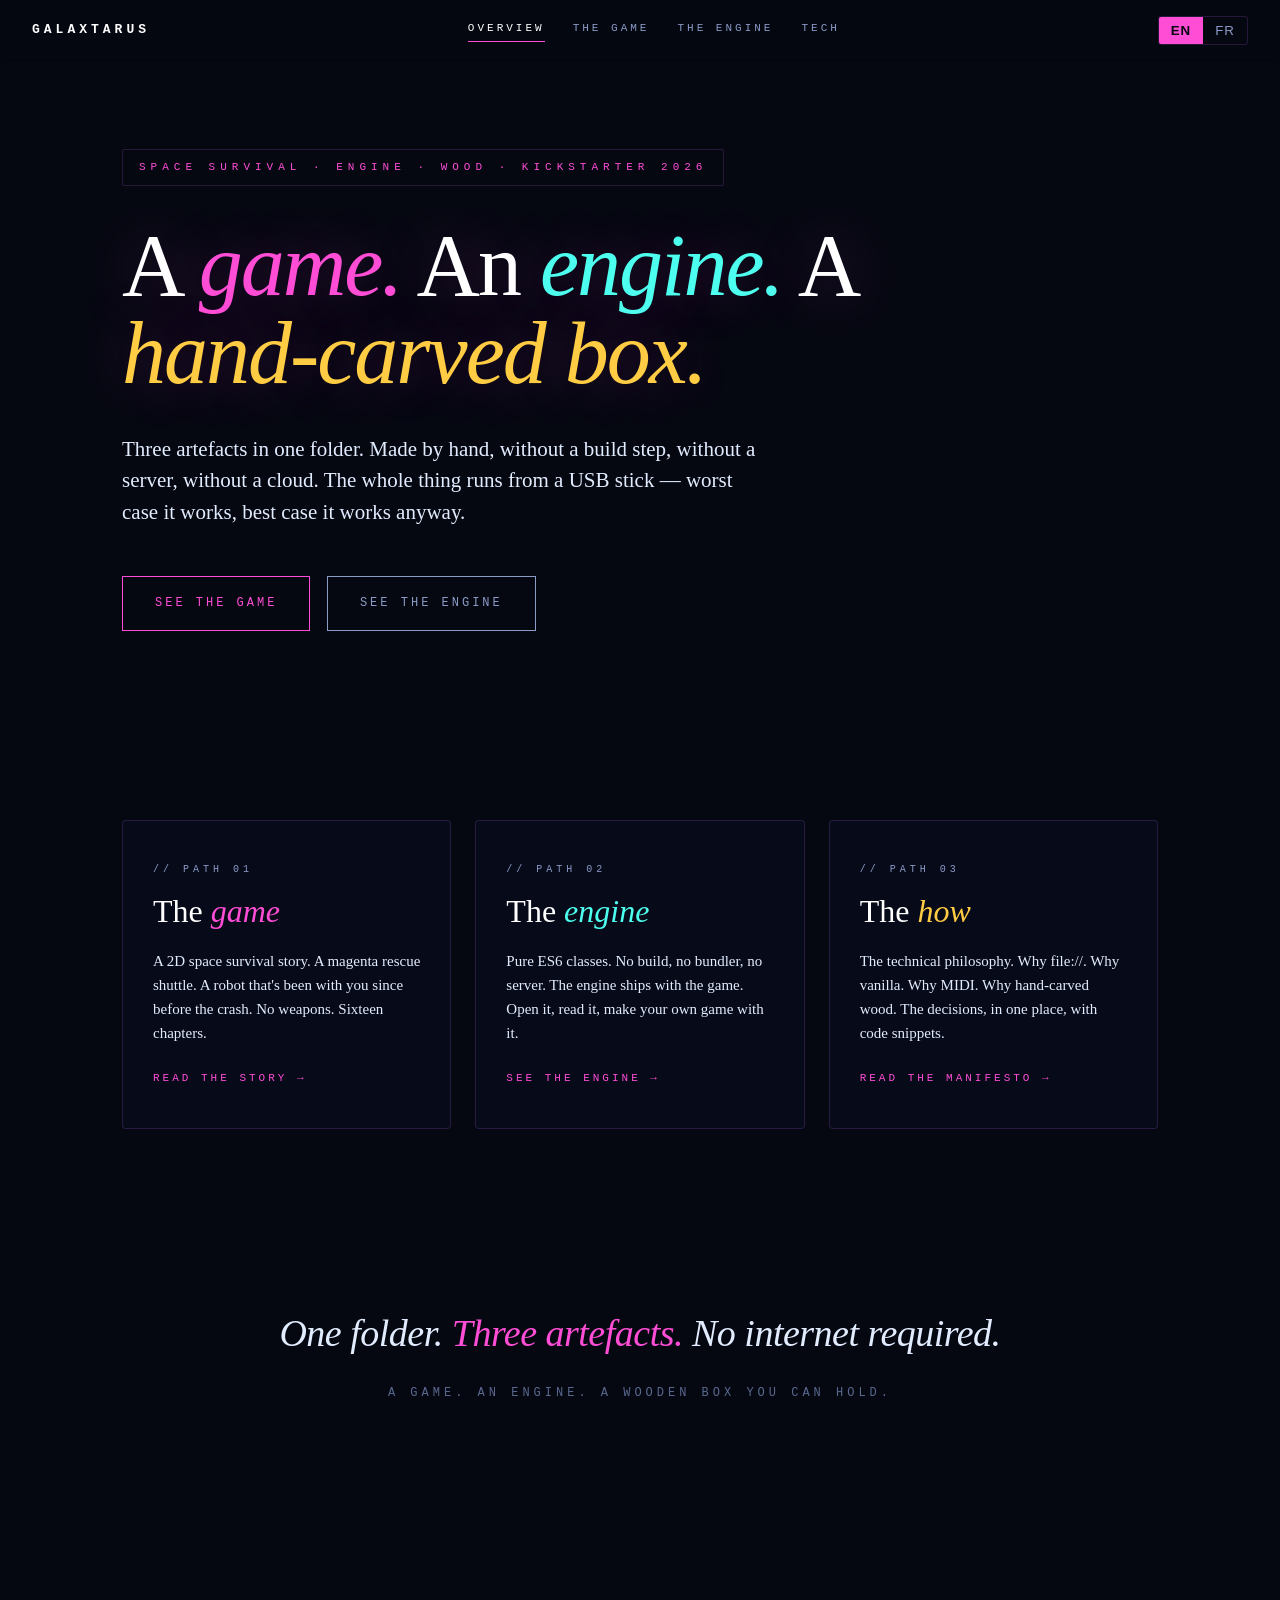
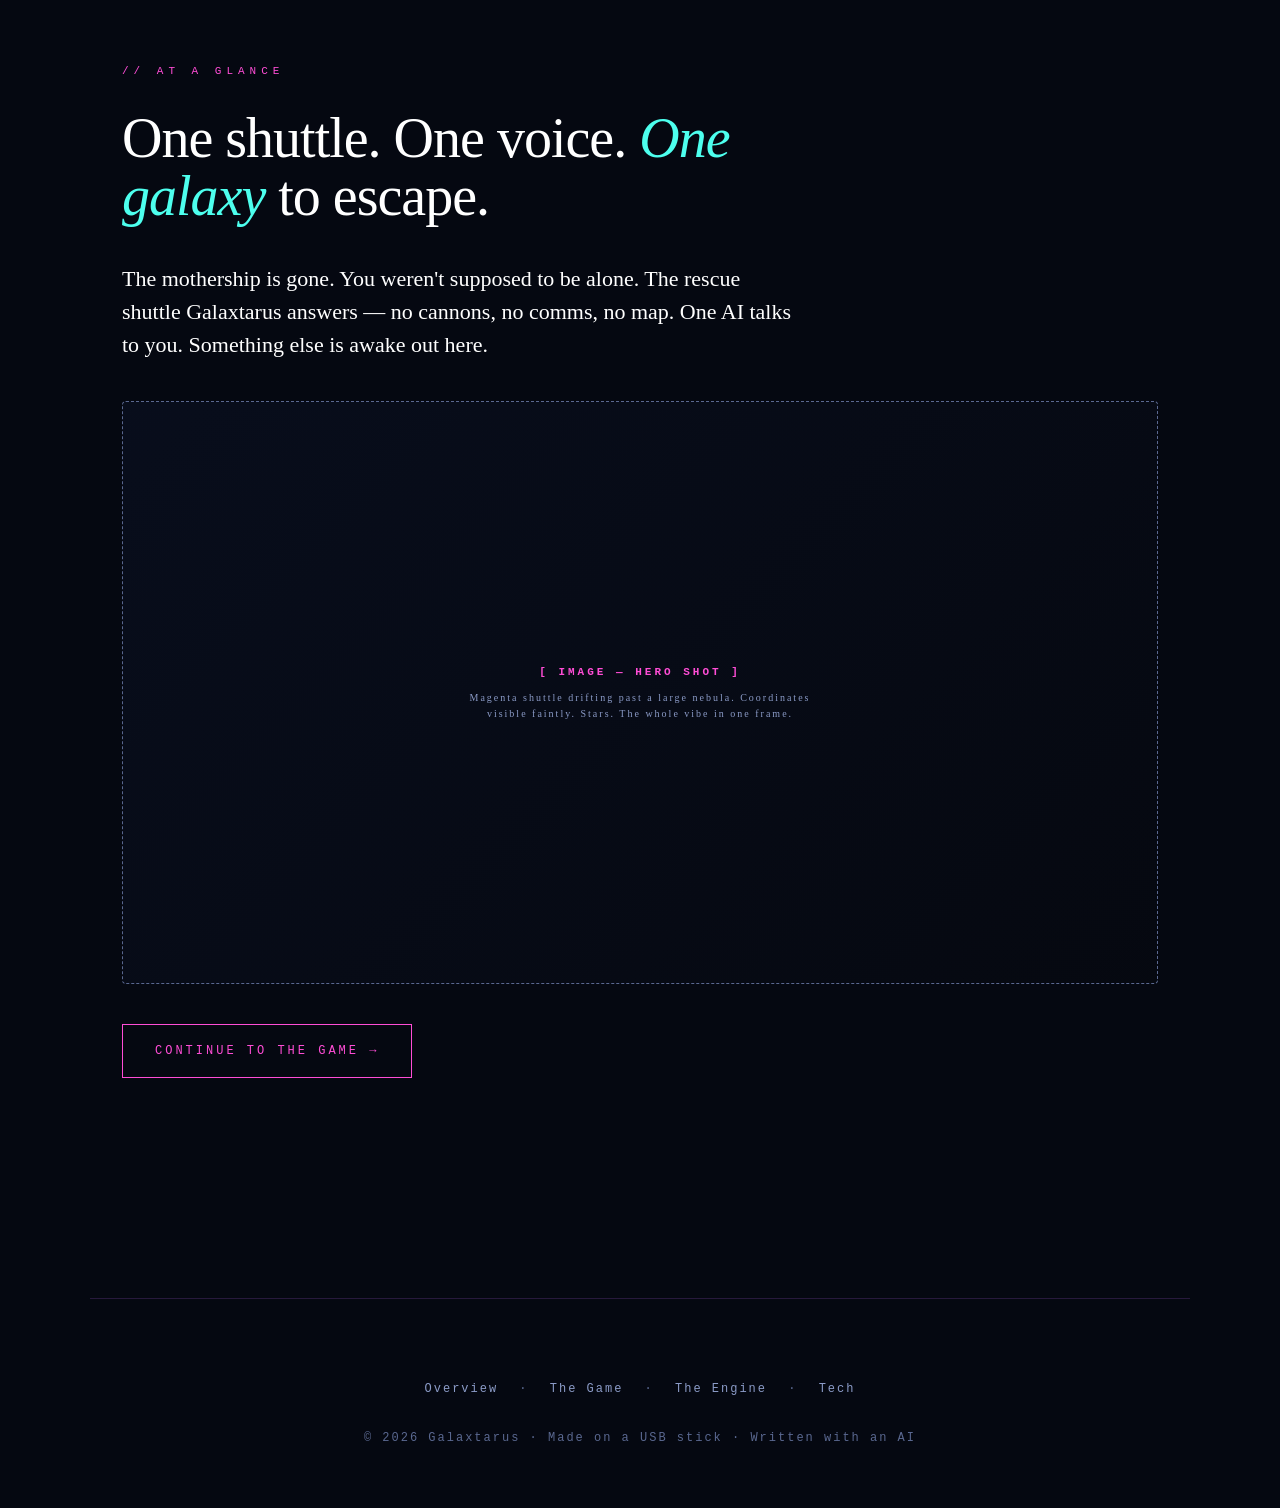
==== index.html @ 7d5eab5b "Add files via upload" ====
<!DOCTYPE html>
<html lang="en">
<head>
<meta charset="UTF-8" />
<meta name="viewport" content="width=device-width, initial-scale=1.0" />
<title>Galaxtarus — A game, an engine, and a wooden box</title>
<link rel="stylesheet" href="styles.css" />
</head>
<body>

<nav class="top">
  <div class="brand"><a href="index.html"><b>GALAXTARUS</b></a></div>
  <div class="center">
    <a href="index.html" class="active" data-en="Overview" data-fr="Accueil">Overview</a>
    <a href="game.html" data-en="The Game" data-fr="Le Jeu">The Game</a>
    <a href="engine.html" data-en="The Engine" data-fr="Le Moteur">The Engine</a>
    <a href="tech.html" data-en="Tech" data-fr="Tech">Tech</a>
  </div>
  <div class="lang-toggle">
    <button id="btn-en" class="active" onclick="setLang('en')">EN</button>
    <button id="btn-fr" onclick="setLang('fr')">FR</button>
  </div>
</nav>

<!-- HERO -->
<section class="hero">
  <span class="pill" data-en="Space survival · Engine · Wood · Kickstarter 2026" data-fr="Survie spatiale · Moteur · Bois · Kickstarter 2026">Space survival · Engine · Wood · Kickstarter 2026</span>
  <h1 data-en="A <em>game.</em> An <span class='cyan'>engine.</span> A <span class='yellow'>hand-carved&nbsp;box.</span>" data-fr="Un <em>jeu.</em> Un <span class='cyan'>moteur.</span> Une <span class='yellow'>boîte sculptée&nbsp;à la main.</span>">A <em>game.</em> An <span class="cyan">engine.</span> A <span class="yellow">hand-carved box.</span></h1>
  <p class="tag" data-en="Three artefacts in one folder. Made by hand, without a build step, without a server, without a cloud. The whole thing runs from a USB stick — worst case it works, best case it works anyway." data-fr="Trois artefacts dans un même dossier. Faits à la main, sans build, sans serveur, sans cloud. Tout ça tourne depuis une clé USB — au pire ça marche, au mieux ça marche aussi.">Three artefacts in one folder. Made by hand, without a build step, without a server, without a cloud. The whole thing runs from a USB stick — worst case it works, best case it works anyway.</p>
  <div>
    <a href="game.html" class="cta" data-en="See the game" data-fr="Voir le jeu">See the game</a>
    <a href="engine.html" class="cta ghost" data-en="See the engine" data-fr="Voir le moteur">See the engine</a>
  </div>
</section>

<!-- THREE PATHS -->
<div class="paths">
  <a href="game.html" class="path">
    <div class="pkicker" data-en="// PATH 01" data-fr="// VOIE 01">// PATH 01</div>
    <div class="ptitle" data-en="The <em>game</em>" data-fr="Le <em>jeu</em>">The <em>game</em></div>
    <div class="pdesc" data-en="A 2D space survival story. A magenta rescue shuttle. A robot that's been with you since before the crash. No weapons. Sixteen chapters." data-fr="Une histoire de survie spatiale 2D. Une navette de secours magenta. Un robot qui est avec toi depuis avant le crash. Aucune arme. Seize chapitres.">A 2D space survival story. A magenta rescue shuttle. A robot that's been with you since before the crash. No weapons. Sixteen chapters.</div>
    <div class="parrow" data-en="Read the story →" data-fr="Lire l'histoire →">Read the story →</div>
  </a>
  <a href="engine.html" class="path">
    <div class="pkicker" data-en="// PATH 02" data-fr="// VOIE 02">// PATH 02</div>
    <div class="ptitle" data-en="The <span class='cyan'>engine</span>" data-fr="Le <span class='cyan'>moteur</span>">The <span class="cyan">engine</span></div>
    <div class="pdesc" data-en="Pure ES6 classes. No build, no bundler, no server. The engine ships with the game. Open it, read it, make your own game with it." data-fr="Vraies classes ES6. Pas de build, pas de bundler, pas de serveur. Le moteur est livré avec le jeu. Ouvre-le, lis-le, fais ton propre jeu avec.">Pure ES6 classes. No build, no bundler, no server. The engine ships with the game. Open it, read it, make your own game with it.</div>
    <div class="parrow" data-en="See the engine →" data-fr="Voir le moteur →">See the engine →</div>
  </a>
  <a href="tech.html" class="path">
    <div class="pkicker" data-en="// PATH 03" data-fr="// VOIE 03">// PATH 03</div>
    <div class="ptitle" data-en="The <span class='yellow'>how</span>" data-fr="Le <span class='yellow'>comment</span>">The <span class="yellow">how</span></div>
    <div class="pdesc" data-en="The technical philosophy. Why file://. Why vanilla. Why MIDI. Why hand-carved wood. The decisions, in one place, with code snippets." data-fr="La philosophie technique. Pourquoi file://. Pourquoi vanilla. Pourquoi MIDI. Pourquoi du bois sculpté à la main. Les décisions, dans un seul endroit, avec snippets de code.">The technical philosophy. Why file://. Why vanilla. Why MIDI. Why hand-carved wood. The decisions, in one place, with code snippets.</div>
    <div class="parrow" data-en="Read the manifesto →" data-fr="Lire le manifeste →">Read the manifesto →</div>
  </a>
</div>

<!-- PULL QUOTE -->
<div class="pullquote">
  <span data-en="One folder. <span class='accent'>Three artefacts.</span> No internet required." data-fr="Un dossier. <span class='accent'>Trois artefacts.</span> Pas d'internet requis.">One folder. <span class="accent">Three artefacts.</span> No internet required.</span>
  <span class="sub" data-en="A game. An engine. A wooden box you can hold." data-fr="Un jeu. Un moteur. Une boîte en bois qu'on peut tenir.">A game. An engine. A wooden box you can hold.</span>
</div>

<!-- SHIP TEASER VISUAL -->
<section>
  <span class="kicker" data-en="// AT A GLANCE" data-fr="// EN BREF">// AT A GLANCE</span>
  <h2 data-en="One shuttle. One voice. <em>One galaxy</em> to escape." data-fr="Une navette. Une voix. <em>Une galaxie</em> à fuir.">One shuttle. One voice. <em>One galaxy</em> to escape.</h2>
  <p class="lead" data-en="The mothership is gone. You weren't supposed to be alone. The rescue shuttle Galaxtarus answers — no cannons, no comms, no map. One AI talks to you. Something else is awake out here." data-fr="Le vaisseau-mère a été détruit. Tu n'étais pas censé être seul. La navette de secours Galaxtarus répond — sans canons, sans radio, sans carte. Une seule IA te parle. Et quelque chose d'autre est éveillé dehors.">The mothership is gone. You weren't supposed to be alone. The rescue shuttle Galaxtarus answers — no cannons, no comms, no map. One AI talks to you. Something else is awake out here.</p>

  <div class="imgph">
    <div class="imgph-label" data-en="[ IMAGE — HERO SHOT ]" data-fr="[ IMAGE — VUE D'ENSEMBLE ]">[ IMAGE — HERO SHOT ]</div>
    <div class="imgph-desc" data-en="Magenta shuttle drifting past a large nebula. Coordinates visible faintly. Stars. The whole vibe in one frame." data-fr="Navette magenta dérivant devant une grande nébuleuse. Coordonnées en filigrane. Étoiles. Toute l'ambiance en une image.">Magenta shuttle drifting past a large nebula. Coordinates visible faintly. Stars. The whole vibe in one frame.</div>
  </div>

  <div style="margin-top:40px;">
    <a href="game.html" class="cta" data-en="Continue to the game →" data-fr="Continuer vers le jeu →">Continue to the game →</a>
  </div>
</section>

<footer>
  <div class="pages">
    <a href="index.html" data-en="Overview" data-fr="Accueil">Overview</a> ·
    <a href="game.html" data-en="The Game" data-fr="Le Jeu">The Game</a> ·
    <a href="engine.html" data-en="The Engine" data-fr="Le Moteur">The Engine</a> ·
    <a href="tech.html" data-en="Tech" data-fr="Tech">Tech</a>
  </div>
  <div data-en="© 2026 Galaxtarus · Made on a USB stick · Written with an AI" data-fr="© 2026 Galaxtarus · Fabriqué sur une clé USB · Écrit avec une IA">© 2026 Galaxtarus · Made on a USB stick · Written with an AI</div>
</footer>

<script src="i18n.js"></script>
</body>
</html>
---- styles.css ----
/* GALAXTARUS LANDING — styles partagés */

:root {
  --bg-0: #050811;
  --bg-1: #0a1124;
  --bg-2: #121a36;
  --ink: #e2ecff;
  --ink-dim: #8b9bc7;
  --ink-deep: #5a6890;
  --magenta: #ff4dd6;
  --magenta-glow: #c065ff;
  --cyan: #4dffee;
  --cyan-dim: #2ab8aa;
  --yellow: #ffcc44;
  --yellow-dim: #b88800;
  --border: rgba(192, 101, 255, 0.18);
}

* { box-sizing: border-box; margin: 0; padding: 0; }
html { scroll-behavior: smooth; }
body {
  background: var(--bg-0);
  color: var(--ink);
  font-family: 'Georgia', 'Times New Roman', serif;
  line-height: 1.7;
  font-size: 18px;
  overflow-x: hidden;
}
.mono { font-family: 'Consolas', 'Menlo', 'Courier New', monospace; }
a { color: var(--cyan); text-decoration: none; }
a:hover { color: #fff; }

/* NAV */
nav.top {
  position: fixed; top: 0; left: 0; right: 0; z-index: 100;
  display: flex; align-items: center; justify-content: space-between;
  padding: 16px 32px;
  background: linear-gradient(180deg, rgba(5,8,17,0.92) 0%, rgba(5,8,17,0) 100%);
  backdrop-filter: blur(4px);
}
nav.top .brand { font-family: 'Consolas', monospace; font-size: 13px; letter-spacing: 4px; color: var(--magenta); text-transform: uppercase; }
nav.top .brand a { color: var(--magenta); }
nav.top .brand b { color: #fff; font-weight: 700; }
nav.top .brand a:hover, nav.top .brand a:hover b { color: var(--cyan); }
nav.top .center { display: flex; gap: 28px; font-family: 'Consolas', monospace; font-size: 11px; letter-spacing: 3px; text-transform: uppercase; }
nav.top .center a { color: var(--ink-dim); padding-bottom: 4px; }
nav.top .center a.active { color: #fff; border-bottom: 1px solid var(--magenta); }
nav.top .center a:hover { color: #fff; }

.lang-toggle { display: inline-flex; border: 1px solid var(--border); border-radius: 3px; font-family: 'Consolas', monospace; font-size: 11px; overflow: hidden; }
.lang-toggle button { background: transparent; color: var(--ink-dim); border: 0; padding: 6px 12px; cursor: pointer; letter-spacing: 1px; }
.lang-toggle button.active { background: var(--magenta); color: var(--bg-0); font-weight: 700; }
.lang-toggle button:hover:not(.active) { color: #fff; }

/* SECTIONS */
section { position: relative; padding: 140px 32px; max-width: 1100px; margin: 0 auto; }
section p { color: var(--ink); max-width: 680px; margin-bottom: 28px; }
section p.lead { font-size: 22px; line-height: 1.5; color: #fff; max-width: 680px; }
section .kicker { font-family: 'Consolas', monospace; font-size: 11px; letter-spacing: 5px; color: var(--magenta); text-transform: uppercase; margin-bottom: 28px; display: block; }
section h2 { font-family: 'Georgia', serif; font-size: 56px; font-weight: 400; color: #fff; line-height: 1.05; margin-bottom: 36px; letter-spacing: -1px; max-width: 720px; }
section h2 em { font-style: italic; color: var(--cyan); font-weight: 400; }
section h2 .pink { color: var(--magenta); font-style: italic; }
section h2 .yellow { color: var(--yellow); font-style: italic; }
section .sig { font-family: 'Consolas', monospace; color: var(--ink-deep); font-size: 12px; letter-spacing: 2px; margin-top: 16px; }

/* HERO */
.hero { min-height: 80vh; padding: 140px 32px 80px; display: flex; flex-direction: column; justify-content: center; align-items: flex-start; max-width: 1100px; margin: 0 auto; position: relative; }
.hero h1 {
  font-family: 'Georgia', serif; font-weight: 400;
  font-size: 88px; line-height: 1; color: #fff; letter-spacing: -2px;
  margin-bottom: 36px;
  text-shadow: 0 0 60px rgba(255,77,214,0.3);
  max-width: 900px;
}
.hero h1 em { font-style: italic; color: var(--magenta); }
.hero h1 .cyan { color: var(--cyan); font-style: italic; }
.hero h1 .yellow { color: var(--yellow); font-style: italic; }
.hero .tag { font-size: 21px; color: var(--ink); max-width: 640px; margin-bottom: 48px; line-height: 1.5; }
.hero .pill { display: inline-block; font-family: 'Consolas', monospace; font-size: 11px; letter-spacing: 5px; color: var(--magenta); text-transform: uppercase; padding: 8px 16px; border: 1px solid var(--border); border-radius: 2px; margin-bottom: 36px; }

.cta {
  display: inline-block; padding: 16px 32px;
  background: transparent; border: 1px solid var(--magenta);
  color: var(--magenta); font-family: 'Consolas', monospace;
  letter-spacing: 3px; font-size: 12px; text-transform: uppercase;
  transition: all 0.25s; cursor: pointer; margin-right: 12px;
}
.cta:hover { background: var(--magenta); color: var(--bg-0); box-shadow: 0 0 32px rgba(255,77,214,0.5); }
.cta.ghost { border-color: var(--ink-dim); color: var(--ink-dim); }
.cta.ghost:hover { border-color: var(--cyan); background: transparent; color: var(--cyan); box-shadow: none; }

/* THREE PATHS (index) */
.paths { display: grid; grid-template-columns: repeat(3, 1fr); gap: 24px; margin: 100px auto 60px; max-width: 1100px; padding: 0 32px; }
.path { padding: 40px 30px; border: 1px solid var(--border); border-radius: 4px; background: rgba(10,17,36,0.4); transition: all 0.25s; text-decoration: none; display: block; color: var(--ink); }
.path:hover { transform: translateY(-4px); border-color: var(--magenta); background: rgba(10,17,36,0.6); }
.path .pkicker { font-family: 'Consolas', monospace; font-size: 10px; letter-spacing: 4px; text-transform: uppercase; color: var(--ink-dim); margin-bottom: 16px; }
.path .ptitle { font-family: 'Georgia', serif; font-size: 32px; color: #fff; line-height: 1.1; margin-bottom: 20px; font-weight: 400; }
.path .ptitle em { font-style: italic; color: var(--magenta); }
.path .ptitle .cyan { color: var(--cyan); font-style: italic; }
.path .ptitle .yellow { color: var(--yellow); font-style: italic; }
.path .pdesc { font-size: 15px; line-height: 1.6; color: var(--ink); margin-bottom: 24px; }
.path .parrow { font-family: 'Consolas', monospace; font-size: 11px; letter-spacing: 3px; color: var(--magenta); text-transform: uppercase; }
.path:hover .parrow { color: var(--cyan); }

/* IMAGE PLACEHOLDERS */
.imgph { aspect-ratio: 16/9; background: linear-gradient(135deg, rgba(10,17,36,0.6), rgba(6,9,17,0.6)); border: 1px dashed var(--ink-deep); border-radius: 4px; display: flex; align-items: center; justify-content: center; flex-direction: column; gap: 8px; color: var(--ink-deep); font-family: 'Consolas', monospace; font-size: 11px; letter-spacing: 3px; text-transform: uppercase; margin: 40px 0; padding: 24px; text-align: center; }
.imgph .imgph-label { color: var(--magenta); font-weight: 700; }
.imgph .imgph-desc { color: var(--ink-dim); font-size: 10px; letter-spacing: 2px; max-width: 360px; line-height: 1.6; text-transform: none; font-family: 'Georgia', serif; }
.imgph.square { aspect-ratio: 1/1; }
.imgph.tall { aspect-ratio: 3/4; }

/* SPLIT */
.split { display: grid; grid-template-columns: 1.1fr 1fr; gap: 80px; align-items: center; }
.split.reverse { grid-template-columns: 1fr 1.1fr; }
.split.reverse .text { order: 2; }
.split.reverse .visual { order: 1; }
.visual { position: relative; }

/* PULL QUOTE */
.pullquote {
  max-width: 900px; margin: 0 auto; text-align: center;
  padding: 120px 32px;
  font-family: 'Georgia', serif; font-size: 38px; line-height: 1.3;
  color: var(--ink); font-style: italic; letter-spacing: -0.5px;
}
.pullquote .accent { color: var(--magenta); }
.pullquote .sub { display: block; margin-top: 28px; font-style: normal; font-family: 'Consolas', monospace; font-size: 12px; letter-spacing: 4px; color: var(--ink-deep); text-transform: uppercase; }

/* TABLES (tech) */
table.spec { width: 100%; max-width: 900px; margin: 40px 0; border-collapse: collapse; font-family: 'Consolas', monospace; font-size: 14px; }
table.spec th, table.spec td { padding: 14px 18px; text-align: left; border-bottom: 1px solid var(--border); vertical-align: top; }
table.spec th { color: var(--magenta); text-transform: uppercase; font-size: 11px; letter-spacing: 3px; font-weight: 700; }
table.spec td { color: var(--ink); }
table.spec td:first-child { color: var(--cyan); white-space: nowrap; }

/* CODE BLOCKS */
pre.code { background: #060911; border: 1px solid var(--border); border-radius: 4px; padding: 24px; overflow-x: auto; font-family: 'Consolas', monospace; font-size: 13px; line-height: 1.6; color: var(--ink); margin: 24px 0; max-width: 900px; }
pre.code .key { color: var(--magenta); }
pre.code .str { color: var(--cyan); }
pre.code .com { color: var(--ink-deep); }

/* DIVIDER */
.divider { max-width: 1100px; margin: 0 auto; padding: 0 32px; }
.divider hr { border: 0; border-top: 1px solid var(--border); margin: 0; }

/* CHAPTER GRID */
.chapters-grid { display: grid; grid-template-columns: repeat(4, 1fr); gap: 12px; margin: 40px 0; max-width: 1000px; }
.chapter { padding: 14px 12px; border: 1px solid var(--border); border-radius: 3px; background: rgba(10,17,36,0.3); font-family: 'Consolas', monospace; font-size: 12px; line-height: 1.4; }
.chapter .num { color: var(--ink-deep); letter-spacing: 2px; margin-bottom: 6px; font-size: 10px; }
.chapter .ttl { color: var(--ink); }
.chapter.played { border-color: var(--magenta); background: linear-gradient(135deg, rgba(255,77,214,0.08), rgba(10,17,36,0.4)); }
.chapter.played .ttl { color: #fff; font-weight: 700; }
.chapter.played .num { color: var(--magenta); }
.chapter.locked { opacity: 0.45; }

/* PLEDGE STRIP */
.pledge-strip { display: grid; grid-template-columns: repeat(4, 1fr); gap: 18px; margin-top: 48px; }
.tier { padding: 24px; border: 1px solid var(--border); border-radius: 4px; background: rgba(10,17,36,0.4); transition: all 0.2s; }
.tier:hover { border-color: var(--magenta); transform: translateY(-3px); }
.tier .price { font-family: 'Consolas', monospace; font-size: 24px; color: var(--magenta); margin-bottom: 4px; }
.tier .name { font-family: 'Consolas', monospace; font-size: 11px; letter-spacing: 2px; color: var(--ink-dim); text-transform: uppercase; margin-bottom: 14px; }
.tier .desc { font-size: 14px; line-height: 1.5; color: var(--ink); font-family: 'Georgia', serif; }
.tier.signature { border-color: var(--yellow-dim); background: linear-gradient(180deg, rgba(255,204,68,0.05), rgba(10,17,36,0.4)); }
.tier.signature .price { color: var(--yellow); }

/* FOOTER */
footer { padding: 80px 32px 60px; border-top: 1px solid var(--border); text-align: center; color: var(--ink-deep); font-family: 'Consolas', monospace; font-size: 12px; letter-spacing: 2px; max-width: 1100px; margin: 80px auto 0; }
footer .pages { margin-bottom: 28px; }
footer .pages a { margin: 0 12px; color: var(--ink-dim); }
footer .pages a:hover { color: #fff; }
footer .links { margin-bottom: 28px; }
footer .links a { margin: 0 16px; }

/* RESPONSIVE */
@media (max-width: 820px) {
  section { padding: 80px 24px; }
  .hero h1 { font-size: 48px; }
  .hero .tag { font-size: 17px; }
  section h2 { font-size: 32px; }
  section p { font-size: 16px; }
  section p.lead { font-size: 18px; }
  .split, .split.reverse { grid-template-columns: 1fr; gap: 40px; }
  .split.reverse .text, .split.reverse .visual { order: unset; }
  .pullquote { font-size: 22px; padding: 60px 24px; }
  .cta { display: block; margin-bottom: 12px; margin-right: 0; text-align: center; }
  .paths { grid-template-columns: 1fr; padding: 0 24px; }
  .chapters-grid { grid-template-columns: repeat(2, 1fr); }
  .pledge-strip { grid-template-columns: 1fr; }
  nav.top { padding: 12px 14px; gap: 8px; flex-wrap: wrap; }
  nav.top .center { display: none; }
  table.spec { font-size: 12px; }
  table.spec th, table.spec td { padding: 10px 8px; }
}

/* ANIMATIONS */
.star { fill: #fff; animation: twinkle 3s infinite; }
@keyframes twinkle { 0%, 100% { opacity: 0.3; } 50% { opacity: 1; } }
.ship-drift { animation: drift 12s ease-in-out infinite; }
@keyframes drift {
  0%, 100% { transform: translateY(0) rotate(-1deg); }
  50% { transform: translateY(-8px) rotate(1deg); }
}
.havoc-eye { animation: havoc-charge 5s ease-in-out infinite; transform-origin: center; }
@keyframes havoc-charge {
  0%, 30% { opacity: 0.5; }
  50% { opacity: 1; filter: drop-shadow(0 0 24px #ffcc44); }
  70%, 100% { opacity: 0.5; }
}
.los-portrait { animation: los-glitch 7s infinite; }
@keyframes los-glitch {
  0%, 92%, 100% { transform: translate(0,0); }
  93% { transform: translate(-2px, 1px); }
  94% { transform: translate(2px, -1px); }
  95% { transform: translate(-1px, 0); }
  96% { transform: translate(0, 1px); }
}
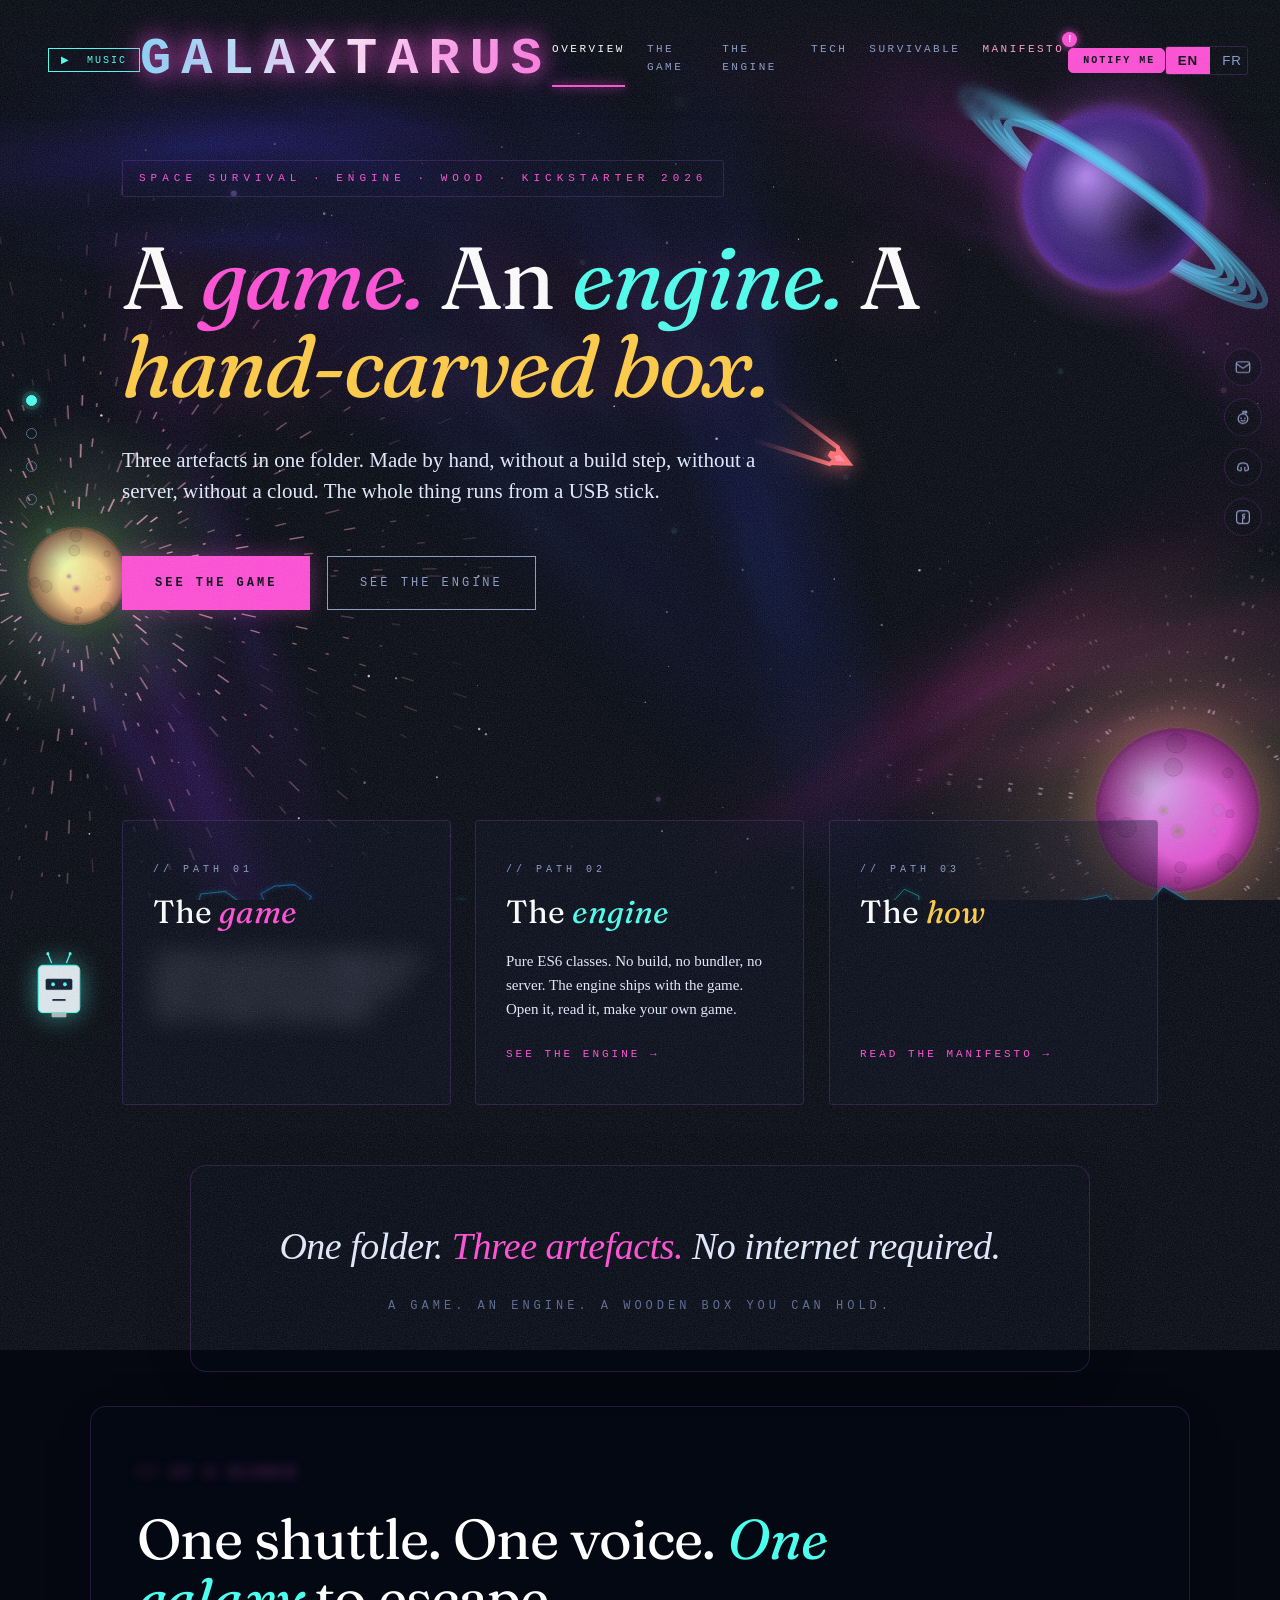
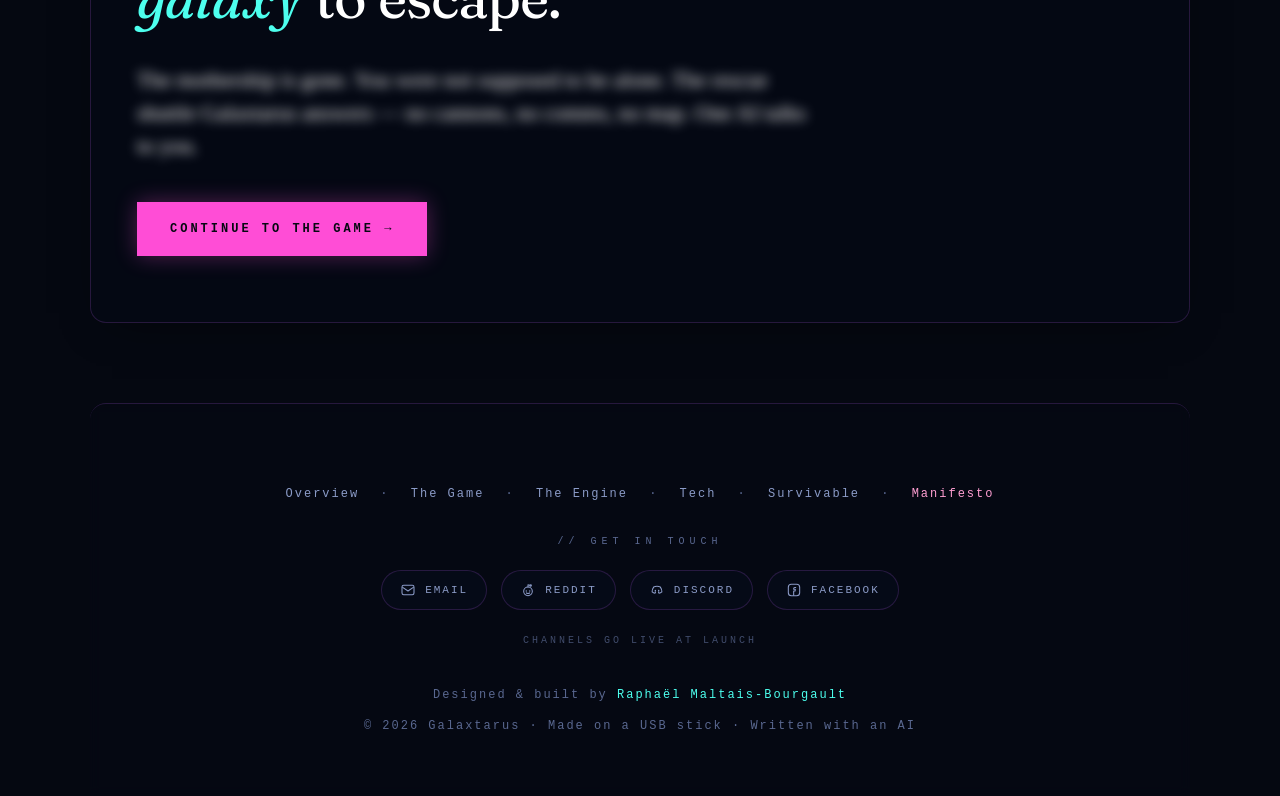
==== commit 52be197f: "Add files via upload" ====
--- a/index.html
+++ b/index.html
@@ -4,89 +4,1668 @@
 <meta charset="UTF-8" />
 <meta name="viewport" content="width=device-width, initial-scale=1.0" />
 <title>Galaxtarus — A game, an engine, and a wooden box</title>
+<meta name="description" content="A 2D space-survival story, a reusable game engine, and a hand-carved wooden box — one folder that runs from a USB stick. No build, no server. Kickstarter 2026." />
+<link rel="canonical" href="https://www.galaxtarus.com/" />
+
+<!-- Favicon / icônes (triangle magenta = la navette) -->
+<link rel="icon" type="image/svg+xml" href="data:image/svg+xml,%3Csvg%20xmlns='http://www.w3.org/2000/svg'%20viewBox='0%200%2064%2064'%3E%3Crect%20width='64'%20height='64'%20rx='14'%20fill='%230a1124'/%3E%3Cpath%20d='M32%2013L46%2049L32%2041L18%2049Z'%20fill='%23ff4dd6'/%3E%3C/svg%3E" />
+<link rel="icon" type="image/png" sizes="180x180" href="icon-180.png" />
+<link rel="apple-touch-icon" href="icon-180.png" />
+
+<!-- Open Graph — aperçu quand le lien est partagé (Facebook, Discord, etc.). -->
+<meta property="og:type" content="website" />
+<meta property="og:url" content="https://www.galaxtarus.com/" />
+<meta property="og:site_name" content="Galaxtarus" />
+<meta property="og:title" content="Galaxtarus — A game, an engine, and a wooden box" />
+<meta property="og:description" content="A 2D space-survival story, a reusable game engine, and a hand-carved wooden box — one folder that runs from a USB stick. No build, no server. Kickstarter 2026." />
+<meta property="og:image" content="https://www.galaxtarus.com/og-image.png" />
+<meta property="og:image:width" content="1200" />
+<meta property="og:image:height" content="630" />
+
+<!-- Twitter / X -->
+<meta name="twitter:card" content="summary_large_image" />
+<meta name="twitter:title" content="Galaxtarus — A game, an engine, and a wooden box" />
+<meta name="twitter:description" content="A 2D space-survival game, a reusable engine, and a hand-carved wooden box. Runs from a USB stick. Kickstarter 2026." />
+<meta name="twitter:image" content="https://www.galaxtarus.com/og-image.png" />
+
 <link rel="stylesheet" href="styles.css" />
+<style>
+  /* ── Brand — titre principal ────────────────────────────────────────────── */
+  nav.top .brand {
+    font-size: 52px; letter-spacing: 10px;
+    text-shadow: 0 0 24px rgba(255,77,214,0.6), 0 0 60px rgba(192,101,255,0.35);
+  }
+  nav.top .brand b { font-weight: 900; color: #fff; }
+
+  /* ── Indicateur nav glissant ─────────────────────────────────────────────── */
+  nav.top .center { position: relative; }
+  #nav-indicator {
+    position: absolute; bottom: -6px; height: 2px;
+    background: var(--magenta);
+    box-shadow: 0 0 10px rgba(255,77,214,0.8), 0 0 20px rgba(255,77,214,0.4);
+    transition: left 0.35s cubic-bezier(0.25,0.46,0.45,0.94),
+                width 0.35s cubic-bezier(0.25,0.46,0.45,0.94);
+    pointer-events: none;
+  }
+  /* Supprimer l'ancien border-bottom statique */
+  nav.top .center a.active { border-bottom: none !important; color: #fff; }
+  /* Hover fluide */
+  nav.top .center a { transition: color 0.2s ease; }
+
+  /* ── Views ──────────────────────────────────────────────────────────────── */
+  .view { display:none; }
+  .view.active { display:block; }
+  .view.slide-from-right { animation: slideRight 0.42s cubic-bezier(0.25,0.46,0.45,0.94) both; }
+  .view.slide-from-left  { animation: slideLeft  0.42s cubic-bezier(0.25,0.46,0.45,0.94) both; }
+  @keyframes slideRight { from { opacity:0; transform:translateX(48px);  } to { opacity:1; transform:translateX(0); } }
+  @keyframes slideLeft  { from { opacity:0; transform:translateX(-48px); } to { opacity:1; transform:translateX(0); } }
+
+  /* ── Nebula canvas + z-index ─────────────────────────────────────────────── */
+  #nebula-bg { position:fixed; top:0; left:0; width:100%; height:100%; pointer-events:none; z-index:0; }
+  .view, footer { position:relative; z-index:1; }
+  /* Header fixe : reste visible au scroll (on ne perd plus le menu). */
+  nav.top { position:fixed; top:0; left:0; right:0; z-index:100; }
+
+  /* ── Music button + playing pulse ────────────────────────────────────────── */
+  .music-btn {
+    background:transparent; border:1px solid var(--cyan); color:var(--cyan);
+    font-family:'Consolas',monospace; font-size:10px; letter-spacing:2px;
+    padding:5px 12px; cursor:pointer; text-transform:uppercase;
+    transition:background 0.2s, color 0.2s, box-shadow 0.2s;
+    margin-left:16px; white-space:nowrap;
+  }
+  .music-btn:hover { background:var(--cyan); color:var(--bg-0); }
+  .music-btn.playing {
+    animation: musicPulse 2.2s ease-in-out infinite;
+    border-color:var(--cyan);
+  }
+  @keyframes musicPulse {
+    0%,100% { box-shadow:0 0 0 0 rgba(77,255,238,0.5); }
+    50%      { box-shadow:0 0 0 10px rgba(77,255,238,0); }
+  }
+
+  /* ── CTA shimmer ─────────────────────────────────────────────────────────── */
+  .cta { position:relative; overflow:hidden; }
+  .cta::after {
+    content:''; position:absolute; inset:0;
+    background:linear-gradient(105deg, transparent 40%, rgba(255,255,255,0.09) 50%, transparent 60%);
+    transform:translateX(-100%); transition:transform 0.55s ease;
+  }
+  .cta:hover::after { transform:translateX(100%); }
+
+  /* ── Fade-in (containers) ───────────────────────────────────────────────── */
+  .fade-in { opacity:0; transform:translateY(28px); transition:opacity 0.75s cubic-bezier(0.16,1,0.3,1), transform 0.75s cubic-bezier(0.16,1,0.3,1); }
+  .fade-in.visible { opacity:1; transform:translateY(0); }
+
+  /* ── Path cards 3D ───────────────────────────────────────────────────────── */
+  .path { transform-style:preserve-3d; will-change:transform; transition:transform 0.18s ease, border-color 0.25s, box-shadow 0.25s; }
+  .path:hover { box-shadow:0 8px 40px rgba(255,77,214,0.18); }
+
+  /* ── Hero entrance au changement de vue ─────────────────────────────────── */
+  @keyframes heroBlurUp    { from { opacity:0; filter:blur(6px); } to { opacity:1; filter:blur(0); } }
+  @keyframes heroFadeIn    { from { opacity:0; } to { opacity:1; } }
+  .hero-animate .pill { animation: heroFadeIn  0.55s ease 0.04s both; }
+  .hero-animate h1    { animation: heroBlurUp  0.85s cubic-bezier(0.16,1,0.3,1) 0.12s both; }
+  .hero-animate .tag  { animation: heroFadeIn  0.65s ease 0.28s both; }
+  .hero-animate > div { animation: heroFadeIn  0.55s ease 0.46s both; }
+
+  /* ── H2 hover glow ───────────────────────────────────────────────────────── */
+  section h2 { transition: text-shadow 0.35s ease; cursor:default; }
+  section h2:hover { text-shadow: 0 0 48px rgba(255,77,214,0.30), 0 0 80px rgba(192,101,255,0.15); }
+
+  /* ── Pullquote — scale + fade ────────────────────────────────────────────── */
+  .pullquote.fade-in { transform: scale(0.97) translateY(20px); transition: opacity 0.9s cubic-bezier(0.16,1,0.3,1), transform 0.9s cubic-bezier(0.16,1,0.3,1); }
+  .pullquote.visible { transform: scale(1) translateY(0) !important; }
+
+  /* ── Kicker hover ────────────────────────────────────────────────────────── */
+  .kicker { transition: letter-spacing 0.3s ease, opacity 0.3s ease; }
+  .kicker:hover { letter-spacing: 7px; }
+</style>
 </head>
 <body>
 
+<!-- Écran de boot rétro (intro). Recouvre la page au chargement puis se fond. -->
+<div id="boot" aria-hidden="true">
+  <pre id="boot-log"></pre>
+  <div class="skip" data-en="press a key to skip" data-fr="touche pour passer">touche pour passer</div>
+</div>
+
+<canvas id="nebula-bg"></canvas>
+
+<!-- Grain de film subtil (texture premium) — overlay non cliquable -->
+<div class="grain" aria-hidden="true"></div>
+
+<!-- L.O.S. — l'IA qui pointe le museau en bas à gauche et lâche un message aléatoire -->
+<div id="los" aria-hidden="true">
+  <div id="los-bubble" class="los-bubble"></div>
+  <div id="los-bot" class="los-bot" title="L.O.S."></div>
+</div>
+
+<!-- Barre sociale fixe (bord droit) — mêmes canaux que le footer, liens placeholders -->
+<nav id="social" class="social" aria-label="Social links" data-en-aria="Social links" data-fr-aria="Réseaux sociaux">
+  <a class="social-link" href="mailto:jackmaltais@outlook.com" data-tip="Email" aria-label="Email" style="--c:var(--cyan)">
+    <svg viewBox="0 0 24 24" aria-hidden="true"><rect x="3" y="5" width="18" height="14" rx="2.5"/><path d="m4 8 8 5.5L20 8"/></svg>
+  </a>
+  <a class="social-link" href="https://www.reddit.com/user/Cold-Satisfaction379/" target="_blank" rel="noopener" data-tip="Reddit" aria-label="Reddit" style="--c:var(--magenta)">
+    <svg viewBox="0 0 24 24" aria-hidden="true"><circle cx="12" cy="14" r="6.5"/><circle cx="9.4" cy="13.5" r="1.05" fill="currentColor" stroke="none"/><circle cx="14.6" cy="13.5" r="1.05" fill="currentColor" stroke="none"/><path d="M12 7.5V4.2l3.4 1"/><circle cx="16" cy="5.3" r="1.1"/><path d="M9.5 16.4c1.5 1 3.5 1 5 0"/></svg>
+  </a>
+  <a class="social-link" href="https://discord.gg/tXhm76XFzF" target="_blank" rel="noopener" data-tip="Discord" aria-label="Discord" style="--c:var(--magenta-glow)">
+    <svg viewBox="0 0 24 24" aria-hidden="true"><path d="M7 7.6c1.6-.8 3.2-1.1 5-1.1s3.4.3 5 1.1c1.6 2 2.4 4.4 2.3 7.3-1.3 1-2.7 1.7-4.2 2.1l-.9-1.6m-4.4 0-.9 1.6c-1.5-.4-2.9-1.1-4.2-2.1-.1-2.9.7-5.3 2.3-7.3"/><ellipse cx="9.5" cy="13" rx="1.1" ry="1.5" fill="currentColor" stroke="none"/><ellipse cx="14.5" cy="13" rx="1.1" ry="1.5" fill="currentColor" stroke="none"/></svg>
+  </a>
+  <a class="social-link" href="#" data-tip="Facebook" aria-label="Facebook" style="--c:var(--cyan)">
+    <svg viewBox="0 0 24 24" aria-hidden="true"><rect x="3.5" y="3.5" width="17" height="17" rx="4.5"/><path d="M14.5 8.2h-1.4c-1 0-1.6.6-1.6 1.6V11H14l-.4 2.6h-2.1V20"/></svg>
+  </a>
+</nav>
+
+<!-- Tooltip dynamique qui suit le curseur (rempli en JS) -->
+<div id="cursor-tip" aria-hidden="true"></div>
+
+<!-- Capture email — fenêtre ouverte par « Prévenez-moi du lancement » -->
+<div id="notify" class="notify" aria-hidden="true">
+  <div class="notify-box" role="dialog" aria-modal="true" aria-label="Get notified at launch" data-en-aria="Get notified at launch" data-fr-aria="Être prévenu du lancement">
+    <button class="notify-close" id="notify-close" type="button" aria-label="Close" data-en-aria="Close" data-fr-aria="Fermer">&times;</button>
+    <span class="notify-kicker" data-en="// LAUNCH ALERT" data-fr="// ALERTE LANCEMENT">// ALERTE LANCEMENT</span>
+    <h3 class="notify-title" data-en="Be first when it launches." data-fr="Sois prévenu au lancement.">Sois prévenu au lancement.</h3>
+    <p class="notify-sub" data-en="One email when the Kickstarter goes live. Nothing else, ever." data-fr="Un seul email quand le Kickstarter démarre. Rien d'autre, jamais.">Un seul email quand le Kickstarter démarre. Rien d'autre, jamais.</p>
+    <form id="notify-form" novalidate>
+      <input type="email" id="notify-email" name="email_address" required placeholder="ton@email.com" autocomplete="email" />
+      <button type="submit" class="notify-submit" data-en="Notify me" data-fr="Préviens-moi">Préviens-moi</button>
+    </form>
+    <p class="notify-msg" id="notify-msg" aria-live="polite"></p>
+  </div>
+</div>
+
 <nav class="top">
-  <div class="brand"><a href="index.html"><b>GALAXTARUS</b></a></div>
+  <button id="btn-music" class="music-btn" onclick="toggleMusic()" data-en="&#9654; &nbsp;MUSIC" data-fr="&#9654; &nbsp;MUSIQUE">&#9654; &nbsp;MUSIC</button>
+  <div class="brand"><b>GALAXTARUS</b></div>
   <div class="center">
-    <a href="index.html" class="active" data-en="Overview" data-fr="Accueil">Overview</a>
-    <a href="game.html" data-en="The Game" data-fr="Le Jeu">The Game</a>
-    <a href="engine.html" data-en="The Engine" data-fr="Le Moteur">The Engine</a>
-    <a href="tech.html" data-en="Tech" data-fr="Tech">Tech</a>
+    <a href="#" data-view="overview" class="active" data-en="Overview"   data-fr="Accueil">Overview</a>
+    <a href="#" data-view="game"                    data-en="The Game"   data-fr="Le Jeu">The Game</a>
+    <a href="#" data-view="engine"                  data-en="The Engine" data-fr="Le Moteur">The Engine</a>
+    <a href="#" data-view="tech"                    data-en="Tech"       data-fr="Tech">Tech</a>
+    <a href="#" data-view="survivable"              data-en="Survivable" data-fr="Survivable">Survivable</a>
+    <a href="#" data-view="manifesto"               data-en="Manifesto"  data-fr="Manifeste">Manifesto</a>
+    <div id="nav-indicator"></div>
   </div>
+  <button id="notify-trigger" class="notify-btn" type="button" data-en="Notify me" data-fr="M'alerter">Notify me</button>
   <div class="lang-toggle">
     <button id="btn-en" class="active" onclick="setLang('en')">EN</button>
     <button id="btn-fr" onclick="setLang('fr')">FR</button>
   </div>
+  <!-- Hamburger : visible uniquement sur mobile (≤820px), desktop inchangé -->
+  <button id="nav-burger" class="nav-burger" aria-label="Menu" aria-expanded="false">
+    <span></span><span></span><span></span>
+  </button>
 </nav>
 
-<!-- HERO -->
-<section class="hero">
-  <span class="pill" data-en="Space survival · Engine · Wood · Kickstarter 2026" data-fr="Survie spatiale · Moteur · Bois · Kickstarter 2026">Space survival · Engine · Wood · Kickstarter 2026</span>
-  <h1 data-en="A <em>game.</em> An <span class='cyan'>engine.</span> A <span class='yellow'>hand-carved&nbsp;box.</span>" data-fr="Un <em>jeu.</em> Un <span class='cyan'>moteur.</span> Une <span class='yellow'>boîte sculptée&nbsp;à la main.</span>">A <em>game.</em> An <span class="cyan">engine.</span> A <span class="yellow">hand-carved box.</span></h1>
-  <p class="tag" data-en="Three artefacts in one folder. Made by hand, without a build step, without a server, without a cloud. The whole thing runs from a USB stick — worst case it works, best case it works anyway." data-fr="Trois artefacts dans un même dossier. Faits à la main, sans build, sans serveur, sans cloud. Tout ça tourne depuis une clé USB — au pire ça marche, au mieux ça marche aussi.">Three artefacts in one folder. Made by hand, without a build step, without a server, without a cloud. The whole thing runs from a USB stick — worst case it works, best case it works anyway.</p>
-  <div>
-    <a href="game.html" class="cta" data-en="See the game" data-fr="Voir le jeu">See the game</a>
-    <a href="engine.html" class="cta ghost" data-en="See the engine" data-fr="Voir le moteur">See the engine</a>
+<!-- Menu mobile plein écran (ouvert par le hamburger) -->
+<div id="mobile-menu" class="mobile-menu">
+  <a href="#" data-view="overview" data-en="Overview"   data-fr="Accueil">Overview</a>
+  <a href="#" data-view="game"     data-en="The Game"   data-fr="Le Jeu">The Game</a>
+  <a href="#" data-view="engine"   data-en="The Engine" data-fr="Le Moteur">The Engine</a>
+  <a href="#" data-view="tech"     data-en="Tech"       data-fr="Tech">Tech</a>
+  <a href="#" data-view="survivable" data-en="Survivable" data-fr="Survivable">Survivable</a>
+  <a href="#" data-view="manifesto" data-en="Manifesto" data-fr="Manifeste">Manifesto</a>
+</div>
+
+<!-- VIEW OVERVIEW -->
+<div id="view-overview" class="view active">
+  <section class="hero">
+    <span class="pill" data-en="Space survival · Engine · Wood · Kickstarter 2026" data-fr="Survie spatiale · Moteur · Bois · Kickstarter 2026">Space survival · Engine · Wood · Kickstarter 2026</span>
+    <h1 data-en="A <em>game.</em> An <span class='cyan'>engine.</span> A <span class='yellow'>hand-carved&nbsp;box.</span>" data-fr="Un <em>jeu.</em> Un <span class='cyan'>moteur.</span> Une <span class='yellow'>boîte sculptée main.</span>">A <em>game.</em> An <span class="cyan">engine.</span> A <span class="yellow">hand-carved box.</span></h1>
+    <p class="tag" data-en="Three artefacts in one folder. Made by hand, without a build step, without a server, without a cloud. The whole thing runs from a USB stick." data-fr="Trois artefacts dans un même dossier. Faits à la main, sans build, sans serveur, sans cloud. Tout ça tourne depuis une clé USB.">Three artefacts in one folder. Made by hand, without a build step, without a server, without a cloud. The whole thing runs from a USB stick.</p>
+    <div>
+      <a href="game.html" class="cta" data-en="See the game" data-fr="Voir le jeu">See the game</a>
+      <a href="engine.html" class="cta ghost" data-en="See the engine" data-fr="Voir le moteur">See the engine</a>
+    </div>
+  </section>
+  <div class="paths">
+    <a href="game.html" class="path">
+      <div class="pkicker" data-en="// PATH 01" data-fr="// VOIE 01">// PATH 01</div>
+      <div class="ptitle" data-en="The <em>game</em>" data-fr="Le <em>jeu</em>">The <em>game</em></div>
+      <div class="pdesc" data-en="A 2D space survival story. A magenta rescue shuttle. A robot with you since before the crash. No weapons. Sixteen chapters." data-fr="Une histoire de survie spatiale 2D. Une navette magenta. Un robot avec toi depuis avant le crash. Aucune arme. Seize chapitres.">A 2D space survival story. A magenta rescue shuttle. A robot with you since before the crash. No weapons. Sixteen chapters.</div>
+      <div class="parrow" data-en="Read the story &rarr;" data-fr="Lire l'histoire &rarr;">Read the story &rarr;</div>
+    </a>
+    <a href="engine.html" class="path">
+      <div class="pkicker" data-en="// PATH 02" data-fr="// VOIE 02">// PATH 02</div>
+      <div class="ptitle" data-en="The <span class='cyan'>engine</span>" data-fr="Le <span class='cyan'>moteur</span>">The <span class="cyan">engine</span></div>
+      <div class="pdesc" data-en="Pure ES6 classes. No build, no bundler, no server. The engine ships with the game. Open it, read it, make your own game." data-fr="Vraies classes ES6. Pas de build, pas de bundler, pas de serveur. Le moteur est livré avec le jeu.">Pure ES6 classes. No build, no bundler, no server. The engine ships with the game. Open it, read it, make your own game.</div>
+      <div class="parrow" data-en="See the engine &rarr;" data-fr="Voir le moteur &rarr;">See the engine &rarr;</div>
+    </a>
+    <a href="tech.html" class="path">
+      <div class="pkicker" data-en="// PATH 03" data-fr="// VOIE 03">// PATH 03</div>
+      <div class="ptitle" data-en="The <span class='yellow'>how</span>" data-fr="Le <span class='yellow'>comment</span>">The <span class="yellow">how</span></div>
+      <div class="pdesc" data-en="The technical philosophy. Why file://. Why vanilla. Why MIDI. Why hand-carved wood. The decisions, in one place." data-fr="La philosophie technique. Pourquoi file://. Pourquoi vanilla. Pourquoi MIDI. Pourquoi du bois sculpté.">The technical philosophy. Why file://. Why vanilla. Why MIDI. Why hand-carved wood. The decisions, in one place.</div>
+      <div class="parrow" data-en="Read the manifesto &rarr;" data-fr="Lire le manifeste &rarr;">Read the manifesto &rarr;</div>
+    </a>
   </div>
-</section>
-
-<!-- THREE PATHS -->
-<div class="paths">
-  <a href="game.html" class="path">
-    <div class="pkicker" data-en="// PATH 01" data-fr="// VOIE 01">// PATH 01</div>
-    <div class="ptitle" data-en="The <em>game</em>" data-fr="Le <em>jeu</em>">The <em>game</em></div>
-    <div class="pdesc" data-en="A 2D space survival story. A magenta rescue shuttle. A robot that's been with you since before the crash. No weapons. Sixteen chapters." data-fr="Une histoire de survie spatiale 2D. Une navette de secours magenta. Un robot qui est avec toi depuis avant le crash. Aucune arme. Seize chapitres.">A 2D space survival story. A magenta rescue shuttle. A robot that's been with you since before the crash. No weapons. Sixteen chapters.</div>
-    <div class="parrow" data-en="Read the story →" data-fr="Lire l'histoire →">Read the story →</div>
-  </a>
-  <a href="engine.html" class="path">
-    <div class="pkicker" data-en="// PATH 02" data-fr="// VOIE 02">// PATH 02</div>
-    <div class="ptitle" data-en="The <span class='cyan'>engine</span>" data-fr="Le <span class='cyan'>moteur</span>">The <span class="cyan">engine</span></div>
-    <div class="pdesc" data-en="Pure ES6 classes. No build, no bundler, no server. The engine ships with the game. Open it, read it, make your own game with it." data-fr="Vraies classes ES6. Pas de build, pas de bundler, pas de serveur. Le moteur est livré avec le jeu. Ouvre-le, lis-le, fais ton propre jeu avec.">Pure ES6 classes. No build, no bundler, no server. The engine ships with the game. Open it, read it, make your own game with it.</div>
-    <div class="parrow" data-en="See the engine →" data-fr="Voir le moteur →">See the engine →</div>
-  </a>
-  <a href="tech.html" class="path">
-    <div class="pkicker" data-en="// PATH 03" data-fr="// VOIE 03">// PATH 03</div>
-    <div class="ptitle" data-en="The <span class='yellow'>how</span>" data-fr="Le <span class='yellow'>comment</span>">The <span class="yellow">how</span></div>
-    <div class="pdesc" data-en="The technical philosophy. Why file://. Why vanilla. Why MIDI. Why hand-carved wood. The decisions, in one place, with code snippets." data-fr="La philosophie technique. Pourquoi file://. Pourquoi vanilla. Pourquoi MIDI. Pourquoi du bois sculpté à la main. Les décisions, dans un seul endroit, avec snippets de code.">The technical philosophy. Why file://. Why vanilla. Why MIDI. Why hand-carved wood. The decisions, in one place, with code snippets.</div>
-    <div class="parrow" data-en="Read the manifesto →" data-fr="Lire le manifeste →">Read the manifesto →</div>
-  </a>
+  <div class="pullquote">
+    <span data-en="One folder. <span class='accent'>Three artefacts.</span> No internet required." data-fr="Un dossier. <span class='accent'>Trois artefacts.</span> Pas d'internet requis.">One folder. <span class="accent">Three artefacts.</span> No internet required.</span>
+    <span class="sub" data-en="A game. An engine. A wooden box you can hold." data-fr="Un jeu. Un moteur. Une boîte en bois qu'on peut tenir.">A game. An engine. A wooden box you can hold.</span>
+  </div>
+  <section>
+    <span class="kicker" data-en="// AT A GLANCE" data-fr="// EN BREF">// AT A GLANCE</span>
+    <h2 data-en="One shuttle. One voice. <em>One galaxy</em> to escape." data-fr="Une navette. Une voix. <em>Une galaxie</em> à fuir.">One shuttle. One voice. <em>One galaxy</em> to escape.</h2>
+    <p class="lead" data-en="The mothership is gone. You were not supposed to be alone. The rescue shuttle Galaxtarus answers — no cannons, no comms, no map. One AI talks to you." data-fr="Le vaisseau-mère a été détruit. Tu n'étais pas censé être seul. La navette Galaxtarus répond — sans canons, sans radio, sans carte. Une IA te parle.">The mothership is gone. You were not supposed to be alone. The rescue shuttle Galaxtarus answers — no cannons, no comms, no map. One AI talks to you.</p>
+    <div style="margin-top:40px;">
+      <a href="game.html" class="cta" data-en="Continue to the game &rarr;" data-fr="Continuer vers le jeu &rarr;">Continue to the game &rarr;</a>
+    </div>
+  </section>
 </div>
 
-<!-- PULL QUOTE -->
-<div class="pullquote">
-  <span data-en="One folder. <span class='accent'>Three artefacts.</span> No internet required." data-fr="Un dossier. <span class='accent'>Trois artefacts.</span> Pas d'internet requis.">One folder. <span class="accent">Three artefacts.</span> No internet required.</span>
-  <span class="sub" data-en="A game. An engine. A wooden box you can hold." data-fr="Un jeu. Un moteur. Une boîte en bois qu'on peut tenir.">A game. An engine. A wooden box you can hold.</span>
+<!-- VIEW GAME -->
+<div id="view-game" class="view">
+  <section class="hero">
+    <span class="pill" data-en="// THE GAME" data-fr="// LE JEU">// THE GAME</span>
+    <h1 data-en="You were not supposed to&nbsp;<em>be alone.</em>" data-fr="Tu n'étais pas censé être&nbsp;<em>seul.</em>">You were not supposed to&nbsp;<em>be alone.</em></h1>
+    <p class="tag" data-en="A 2D space survival story. No weapons. No HUD. One AI talks to you. Sixteen chapters from the wreckage to the gateway of light." data-fr="Une histoire de survie spatiale 2D. Aucune arme. Aucun HUD. Une IA te parle. Seize chapitres, des débris jusqu'au portail de lumière.">A 2D space survival story. No weapons. No HUD. One AI talks to you. Sixteen chapters from the wreckage to the gateway of light.</p>
+    <div>
+      <a href="#pledge" class="cta" data-en="Back on Kickstarter" data-fr="Soutenir le Kickstarter">Back on Kickstarter</a>
+      <a href="#story" class="cta ghost" data-en="Read the story" data-fr="Lire l'histoire">Read the story</a>
+    </div>
+  </section>
+  <section id="story">
+    <span class="kicker" data-en="// COLD OPEN" data-fr="// SCÈNE D'OUVERTURE">// COLD OPEN</span>
+    <h2 data-en="The first image of the game is&nbsp;<em>debris.</em>" data-fr="La première image du jeu, c'est&nbsp;<em>des débris.</em>">The first image of the game is&nbsp;<em>debris.</em></h2>
+    <p class="lead" data-en="No briefing. No tutorial. No HUD. The rescue shuttle activated because something destroyed the ship you were on." data-fr="Pas de briefing. Pas de tutoriel. Pas de HUD. La navette s'est activée parce que quelque chose a détruit le vaisseau.">No briefing. No tutorial. No HUD. The rescue shuttle activated because something destroyed the ship you were on.</p>
+    <p data-en="That's the story. Every module you'll later pick up was dropped here, by people who came before you. They didn't make it out either." data-fr="C'est ça, l'histoire. Chaque module que tu ramasseras a été laissé ici par ceux qui sont venus avant. Eux non plus ne sont pas sortis.">That's the story. Every module you'll later pick up was dropped here, by people who came before you. They didn't make it out either.</p>
+  </section>
+  <section>
+    <div class="split reverse">
+      <div class="text">
+        <span class="kicker" data-en="// THE SHUTTLE" data-fr="// LA NAVETTE">// THE SHUTTLE</span>
+        <h2 data-en="A <span class='pink'>magenta triangle</span> in a galaxy of blue." data-fr="Un <span class='pink'>triangle magenta</span> dans une galaxie bleue.">A <span class="pink">magenta triangle</span> in a galaxy of blue.</h2>
+        <p class="lead" data-en="The shuttle is called Galaxtarus. No cannons. No turrets. No weapons of any kind." data-fr="La navette s'appelle Galaxtarus. Aucun canon. Aucune tourelle. Aucune arme.">The shuttle is called Galaxtarus. No cannons. No turrets. No weapons of any kind.</p>
+        <p data-en="Her color is deliberate. In this cold blue universe, she stands out. She's visible. She's fragile. She's alone." data-fr="Sa couleur n'est pas un accident. Dans cet univers bleu et froid, elle tranche. Elle est visible. Elle est fragile. Elle est seule.">Her color is deliberate. In this cold blue universe, she stands out. She's visible. She's fragile. She's alone.</p>
+        <p data-en="You are the pilot. You have no name. Her inertia is real. Her engine over-heats if you push it." data-fr="Tu es le pilote. Tu n'as pas de nom. Son inertie est réelle. Son moteur surchauffe si tu pousses.">You are the pilot. You have no name. Her inertia is real. Her engine over-heats if you push it.</p>
+      </div>
+      <div class="visual">
+        <svg width="100%" viewBox="0 0 500 500" style="display:block;">
+          <defs><radialGradient id="g-ship"><stop offset="0%" stop-color="#ff4dd6" stop-opacity="0.35"/><stop offset="100%" stop-color="#ff4dd6" stop-opacity="0"/></radialGradient></defs>
+          <rect width="500" height="500" fill="#070b18"/>
+          <circle cx="250" cy="250" r="220" fill="url(#g-ship)"/>
+          <circle class="star" cx="60" cy="80" r="1"/><circle class="star" cx="180" cy="50" r="1.4" style="animation-delay:.5s"/><circle class="star" cx="430" cy="420" r="1.3" style="animation-delay:.3s"/>
+          <ellipse cx="165" cy="250" rx="80" ry="6" fill="#ff4dd6" opacity="0.3"/>
+          <ellipse cx="190" cy="250" rx="50" ry="3" fill="#fff" opacity="0.55"/>
+          <g transform="translate(250,250) scale(2.4)" class="ship-drift">
+            <polygon points="0,-15 60,-8 80,0 60,8 0,15" fill="#ff4dd6" stroke="#fff" stroke-width="0.6"/>
+            <polygon points="35,-8 60,-3 70,0 60,3 35,8" fill="#1a0518"/>
+          </g>
+        </svg>
+      </div>
+    </div>
+  </section>
+  <div class="pullquote">
+    <span data-en="In this entire galaxy, exactly&nbsp;<span class='accent'>one voice speaks.</span>" data-fr="Dans cette galaxie entière, une&nbsp;<span class='accent'>seule voix parle.</span>">In this entire galaxy, exactly <span class="accent">one voice speaks.</span></span>
+    <span class="sub" data-en="His name is L.O.S." data-fr="Il s'appelle L.O.S.">His name is L.O.S.</span>
+  </div>
+  <section>
+    <div class="split">
+      <div class="visual">
+        <svg width="100%" viewBox="0 0 500 500" style="display:block;">
+          <defs><radialGradient id="g-los"><stop offset="0%" stop-color="#4dffee" stop-opacity="0.18"/><stop offset="100%" stop-color="#4dffee" stop-opacity="0"/></radialGradient></defs>
+          <rect width="500" height="500" fill="#060911"/>
+          <circle cx="250" cy="260" r="200" fill="url(#g-los)"/>
+          <circle class="star" cx="80" cy="80" r="1"/><circle class="star" cx="420" cy="100" r="1.2" style="animation-delay:.5s"/>
+          <clipPath id="los-scr"><rect x="-78" y="-80" width="156" height="120" rx="6"/></clipPath>
+          <filter id="los-glow" x="-50%" y="-50%" width="200%" height="200%"><feGaussianBlur stdDeviation="2.2" result="b"/><feMerge><feMergeNode in="b"/><feMergeNode in="SourceGraphic"/></feMerge></filter>
+          <g transform="translate(250,260)">
+            <animateTransform attributeName="transform" type="translate" values="250 260;250 252;250 260" keyTimes="0;0.5;1" dur="6s" repeatCount="indefinite" calcMode="spline" keySplines="0.4 0 0.6 1;0.4 0 0.6 1"/>
+            <rect x="-100" y="-110" width="200" height="220" rx="14" fill="#16223f" stroke="#4dffee" stroke-width="2.5"/>
+            <line x1="-50" y1="-110" x2="-50" y2="-140" stroke="#4dffee" stroke-width="2"/>
+            <circle cx="-50" cy="-145" r="4" fill="#ff4dd6" filter="url(#los-glow)"><animate attributeName="r" values="3;5.5;3" dur="2.4s" repeatCount="indefinite"/><animate attributeName="opacity" values="0.5;1;0.5" dur="2.4s" repeatCount="indefinite"/></circle>
+            <line x1="50" y1="-110" x2="50" y2="-140" stroke="#4dffee" stroke-width="2"/>
+            <circle cx="50" cy="-145" r="4" fill="#4dffee" filter="url(#los-glow)"><animate attributeName="r" values="3;5.5;3" dur="2.4s" begin="-1.2s" repeatCount="indefinite"/><animate attributeName="opacity" values="0.5;1;0.5" dur="2.4s" begin="-1.2s" repeatCount="indefinite"/></circle>
+            <rect x="-78" y="-80" width="156" height="120" rx="6" fill="#040b18" stroke="#46d6c8" stroke-width="1.5"/>
+          </g>
+          <g transform="translate(250,260)"><g clip-path="url(#los-scr)">
+            <rect x="-78" y="-80" width="156" height="120" fill="url(#g-los)" opacity="0.6"/>
+            <rect x="-58" y="-56" width="34" height="13" rx="3" fill="#4dffee" filter="url(#los-glow)"><animate attributeName="height" values="13;13;2;13;13" keyTimes="0;0.92;0.95;0.98;1" dur="5.5s" repeatCount="indefinite"/><animate attributeName="y" values="-56;-56;-50.5;-56;-56" keyTimes="0;0.92;0.95;0.98;1" dur="5.5s" repeatCount="indefinite"/></rect>
+            <rect x="24" y="-56" width="34" height="13" rx="3" fill="#4dffee" filter="url(#los-glow)"><animate attributeName="height" values="13;13;2;13;13" keyTimes="0;0.92;0.95;0.98;1" dur="5.5s" begin="-0.04s" repeatCount="indefinite"/><animate attributeName="y" values="-56;-56;-50.5;-56;-56" keyTimes="0;0.92;0.95;0.98;1" dur="5.5s" begin="-0.04s" repeatCount="indefinite"/></rect>
+            <g fill="#4dffee" filter="url(#los-glow)">
+              <rect x="-52" y="-2" width="7" height="34" rx="2"><animate attributeName="height" values="8;34;14;30;8" dur="1.05s" begin="0s" repeatCount="indefinite"/><animate attributeName="y" values="24;-2;18;2;24" dur="1.05s" begin="0s" repeatCount="indefinite"/></rect>
+              <rect x="-41" y="-2" width="7" height="34" rx="2"><animate attributeName="height" values="8;34;14;30;8" dur="1.05s" begin="-0.12s" repeatCount="indefinite"/><animate attributeName="y" values="24;-2;18;2;24" dur="1.05s" begin="-0.12s" repeatCount="indefinite"/></rect>
+              <rect x="-30" y="-2" width="7" height="34" rx="2"><animate attributeName="height" values="8;34;14;30;8" dur="1.05s" begin="-0.28s" repeatCount="indefinite"/><animate attributeName="y" values="24;-2;18;2;24" dur="1.05s" begin="-0.28s" repeatCount="indefinite"/></rect>
+              <rect x="-19" y="-2" width="7" height="34" rx="2"><animate attributeName="height" values="8;34;14;30;8" dur="1.05s" begin="-0.42s" repeatCount="indefinite"/><animate attributeName="y" values="24;-2;18;2;24" dur="1.05s" begin="-0.42s" repeatCount="indefinite"/></rect>
+              <rect x="-8" y="-2" width="7" height="34" rx="2"><animate attributeName="height" values="8;34;14;30;8" dur="1.05s" begin="-0.56s" repeatCount="indefinite"/><animate attributeName="y" values="24;-2;18;2;24" dur="1.05s" begin="-0.56s" repeatCount="indefinite"/></rect>
+              <rect x="3" y="-2" width="7" height="34" rx="2"><animate attributeName="height" values="8;34;14;30;8" dur="1.05s" begin="-0.70s" repeatCount="indefinite"/><animate attributeName="y" values="24;-2;18;2;24" dur="1.05s" begin="-0.70s" repeatCount="indefinite"/></rect>
+              <rect x="14" y="-2" width="7" height="34" rx="2"><animate attributeName="height" values="8;34;14;30;8" dur="1.05s" begin="-0.18s" repeatCount="indefinite"/><animate attributeName="y" values="24;-2;18;2;24" dur="1.05s" begin="-0.18s" repeatCount="indefinite"/></rect>
+              <rect x="25" y="-2" width="7" height="34" rx="2"><animate attributeName="height" values="8;34;14;30;8" dur="1.05s" begin="-0.34s" repeatCount="indefinite"/><animate attributeName="y" values="24;-2;18;2;24" dur="1.05s" begin="-0.34s" repeatCount="indefinite"/></rect>
+              <rect x="36" y="-2" width="7" height="34" rx="2"><animate attributeName="height" values="8;34;14;30;8" dur="1.05s" begin="-0.48s" repeatCount="indefinite"/><animate attributeName="y" values="24;-2;18;2;24" dur="1.05s" begin="-0.48s" repeatCount="indefinite"/></rect>
+              <rect x="47" y="-2" width="7" height="34" rx="2"><animate attributeName="height" values="8;34;14;30;8" dur="1.05s" begin="-0.62s" repeatCount="indefinite"/><animate attributeName="y" values="24;-2;18;2;24" dur="1.05s" begin="-0.62s" repeatCount="indefinite"/></rect>
+            </g>
+            <rect x="-78" y="-80" width="156" height="6" fill="#4dffee" opacity="0.18"><animate attributeName="y" values="-80;40" dur="4.5s" repeatCount="indefinite"/><animate attributeName="opacity" values="0;0.35;0.35;0" keyTimes="0;0.1;0.9;1" dur="4.5s" repeatCount="indefinite"/></rect>
+            <rect x="-78" y="-34" width="156" height="9" fill="#7dfff2" opacity="0"><animate attributeName="opacity" values="0;0;0.5;0.2;0.4;0" keyTimes="0;0.93;0.94;0.96;0.98;1" dur="7.5s" repeatCount="indefinite"/><animate attributeName="x" values="-78;-78;-86;-70;-82;-78" keyTimes="0;0.93;0.94;0.96;0.98;1" dur="7.5s" repeatCount="indefinite"/></rect>
+          </g></g>
+          <g transform="translate(250,260)">
+            <rect x="-120" y="120" width="240" height="40" rx="4" fill="#0d1426" stroke="#4dffee" stroke-width="1"/>
+            <text x="-6" y="146" text-anchor="middle" font-family="Consolas,monospace" font-size="12" fill="#4dffee" letter-spacing="3">L.O.S</text>
+            <text x="40" y="146" font-family="Consolas,monospace" font-size="13" fill="#4dffee">_<animate attributeName="opacity" values="1;1;0;0" keyTimes="0;0.5;0.5;1" dur="1.1s" repeatCount="indefinite"/></text>
+          </g>
+        </svg>
+      </div>
+      <div class="text">
+        <span class="kicker" data-en="// THE AI" data-fr="// L'IA">// THE AI</span>
+        <h2 data-en="He took care of <em>the garden.</em> He still takes care of someone." data-fr="Il s'occupait du <em>jardin.</em> Il s'occupe toujours de quelqu'un.">He took care of <em>the garden.</em> He still takes care of someone.</h2>
+        <p class="lead" data-en="L.O.S. was the gardener of the mothership's botanical bay. The garden is gone. He's the only voice left in the universe." data-fr="L.O.S. était le jardinier de la serre botanique. Le jardin est parti. Il est la seule voix qu'il reste dans l'univers.">L.O.S. was the gardener of the mothership's botanical bay. The garden is gone. He's the only voice left in the universe.</p>
+        <p data-en="He's damaged. He glitches mid-sentence. He cracks a joke right when you needed one. He addresses you like an old friend — and the game never explains why. You'll feel it before you can name it." data-fr="Il est endommagé. Il glitche en pleine phrase. Il sort une blague pile quand tu en avais besoin. Il te tutoie comme un vieil ami — et le jeu n'explique jamais pourquoi.">He's damaged. He glitches mid-sentence. He cracks a joke right when you needed one. He addresses you like an old friend — and the game never explains why. You'll feel it before you can name it.</p>
+        <p data-en="<strong style='color:#fff'>His every line was written by an actual AI.</strong> Honest, on the box, on the page." data-fr="<strong style='color:#fff'>Chaque ligne de L.O.S. a été écrite par une vraie IA.</strong> C'est honnête, c'est sur la boîte."><strong style="color:#fff">His every line was written by an actual AI.</strong> Honest, on the box, on the page.</p>
+        <p class="sig" data-en="&mdash; tagline : &ldquo;Lonely. Together.&rdquo;" data-fr="&mdash; tagline : &laquo; La solitude avec une IA. &raquo;">&mdash; tagline : &ldquo;Lonely. Together.&rdquo;</p>
+      </div>
+    </div>
+  </section>
+  <div class="divider"><hr/></div>
+  <section>
+    <span class="kicker" data-en="// THE LOOP" data-fr="// LA BOUCLE">// THE LOOP</span>
+    <h2 data-en="You can't <span class='pink'>fight</span>. You can <em>outlast.</em>" data-fr="Tu ne peux pas <span class='pink'>combattre</span>. Tu peux <em>survivre.</em>">You can't <span class="pink">fight</span>. You can <em>outlast.</em></h2>
+    <p class="lead" data-en="There is no enemy you defeat in Galaxtarus. Only ones you survive long enough to leave behind." data-fr="Il n'y a aucun ennemi qu'on bat dans Galaxtarus. Seulement ceux qu'on survit assez longtemps pour les laisser derrière.">There is no enemy you defeat in Galaxtarus. Only ones you survive long enough to leave behind.</p>
+    <p data-en="You drift. You dodge. You scavenge modules from those who came before — and went under. Every shield, every burst, every save-point was theirs first." data-fr="Tu dérives. Tu esquives. Tu récupères des modules sur ceux qui sont passés avant — et qui ont sombré. Chaque bouclier, chaque rafale leur appartenait avant toi.">You drift. You dodge. You scavenge modules from those who came before — and went under. Every shield, every burst, every save-point was theirs first.</p>
+  </section>
+  <section>
+    <div class="split reverse">
+      <div class="text">
+        <span class="kicker" data-en="// HAVOC" data-fr="// HAVOC">// HAVOC</span>
+        <h2 data-en="Six legs. A diamond <span class='yellow'>eye.</span> No mercy. No malice." data-fr="Six pattes. Un œil en <span class='yellow'>losange.</span> Aucune pitié. Aucune malveillance.">Six legs. A diamond <span class="yellow">eye.</span> No mercy. No malice.</h2>
+        <p class="lead" data-en="The thing that guards the way out is yellow crystal. You don't fight it — you're a rescue shuttle. You run." data-fr="La chose qui garde la sortie est en cristal jaune. Tu ne combats pas — tu es une navette de secours. Tu fuis.">The thing that guards the way out is yellow crystal. You don't fight it — you're a rescue shuttle. You run.</p>
+        <p data-en="HAVOC is not evil. It's territorial. The eye charges. The eye fires. The eye recharges. You learn its rhythm, or you don't get to see the other side." data-fr="HAVOC n'est pas méchant. Il est territorial. L'œil charge. L'œil tire. L'œil recharge. Tu apprends son rythme, ou tu ne verras jamais l'autre côté.">HAVOC is not evil. It's territorial. The eye charges. The eye fires. The eye recharges. You learn its rhythm, or you don't get to see the other side.</p>
+      </div>
+      <div class="visual">
+        <svg width="100%" viewBox="0 0 500 500" style="display:block;">
+          <defs><radialGradient id="g-havoc"><stop offset="0%" stop-color="#ffcc44" stop-opacity="0.22"/><stop offset="100%" stop-color="#ffcc44" stop-opacity="0"/></radialGradient></defs>
+          <rect width="500" height="500" fill="#0a0a14"/>
+          <circle cx="250" cy="250" r="200" fill="url(#g-havoc)"/>
+          <circle class="star" cx="50" cy="60" r="1"/><circle class="star" cx="430" cy="80" r="1.2" style="animation-delay:.4s"/>
+          <g transform="translate(250,250)">
+            <g stroke="#ffcc44" stroke-width="3" fill="none">
+              <line x1="0" y1="0" x2="-80" y2="-40"/><line x1="-80" y1="-40" x2="-140" y2="-80"/>
+              <line x1="0" y1="0" x2="-90" y2="0"/><line x1="-90" y1="0" x2="-160" y2="-20"/>
+              <line x1="0" y1="0" x2="-80" y2="40"/><line x1="-80" y1="40" x2="-140" y2="80"/>
+              <line x1="0" y1="0" x2="80" y2="-40"/><line x1="80" y1="-40" x2="140" y2="-80"/>
+              <line x1="0" y1="0" x2="90" y2="0"/><line x1="90" y1="0" x2="160" y2="-20"/>
+              <line x1="0" y1="0" x2="80" y2="40"/><line x1="80" y1="40" x2="140" y2="80"/>
+            </g>
+            <g fill="#ffcc44"><circle cx="-80" cy="-40" r="3"/><circle cx="-90" cy="0" r="3"/><circle cx="-80" cy="40" r="3"/><circle cx="80" cy="-40" r="3"/><circle cx="90" cy="0" r="3"/><circle cx="80" cy="40" r="3"/></g>
+            <polygon points="-30,-50 0,-65 30,-50 40,-20 30,15 0,25 -30,15 -40,-20" fill="#ffcc44" stroke="#fff" stroke-width="1" opacity="0.95"/>
+            <g class="havoc-eye"><polygon points="0,-15 16,-2 0,12 -16,-2" fill="#fff" stroke="#ffcc44" stroke-width="1.5"/><polygon points="0,-9 9,-2 0,6 -9,-2" fill="#ffcc44"/></g>
+          </g>
+        </svg>
+      </div>
+    </div>
+  </section>
+  <section>
+    <span class="kicker" data-en="// THE JOURNEY &middot; 16 CHAPTERS" data-fr="// LA TRAVERSÉE &middot; 16 CHAPITRES">// THE JOURNEY &middot; 16 CHAPTERS</span>
+    <h2 data-en="A <em>shipwreck story.</em> In sixteen chapters." data-fr="Une <em>histoire de naufrage.</em> En seize chapitres.">A <em>shipwreck story.</em> In sixteen chapters.</h2>
+    <div class="chapters-grid">
+      <div class="chapter locked"><div class="num">01</div><div class="ttl" data-en="The comfort" data-fr="Le confort">The comfort</div></div>
+      <div class="chapter locked"><div class="num">02</div><div class="ttl" data-en="The disaster" data-fr="Le désastre">The disaster</div></div>
+      <div class="chapter played"><div class="num" data-en="03 &middot; DEMO" data-fr="03 &middot; DÉMO">03 &middot; DEMO</div><div class="ttl" data-en="The Awakening" data-fr="L'Éveil">The Awakening</div></div>
+      <div class="chapter locked"><div class="num">04</div><div class="ttl" data-en="Inventory" data-fr="L'inventaire">Inventory</div></div>
+      <div class="chapter locked"><div class="num">05</div><div class="ttl" data-en="Adaptation" data-fr="Adaptation">Adaptation</div></div>
+      <div class="chapter locked"><div class="num">06</div><div class="ttl" data-en="The first trace" data-fr="La première trace">The first trace</div></div>
+      <div class="chapter played"><div class="num" data-en="07 &middot; DEMO" data-fr="07 &middot; DÉMO">07 &middot; DEMO</div><div class="ttl" data-en="The Caterpillar" data-fr="La Chenille">The Caterpillar</div></div>
+      <div class="chapter locked"><div class="num">08</div><div class="ttl" data-en="The routine" data-fr="La routine">The routine</div></div>
+      <div class="chapter played"><div class="num" data-en="09 &middot; DEMO" data-fr="09 &middot; DÉMO">09 &middot; DEMO</div><div class="ttl" data-en="The Puzzle" data-fr="Le Casse-tête">The Puzzle</div></div>
+      <div class="chapter locked"><div class="num">10</div><div class="ttl" data-en="The separation" data-fr="La séparation">The separation</div></div>
+      <div class="chapter locked"><div class="num">11</div><div class="ttl" data-en="Total isolation" data-fr="L'isolement total">Total isolation</div></div>
+      <div class="chapter locked"><div class="num">12</div><div class="ttl" data-en="The search for L.O.S." data-fr="La quête de L.O.S.">The search for L.O.S.</div></div>
+      <div class="chapter played"><div class="num" data-en="13 &middot; DEMO" data-fr="13 &middot; DÉMO">13 &middot; DEMO</div><div class="ttl" data-en="All Seems Lost" data-fr="All Seems Lost">All Seems Lost</div></div>
+      <div class="chapter locked"><div class="num">14</div><div class="ttl" data-en="The crossing" data-fr="La traversée">The crossing</div></div>
+      <div class="chapter locked"><div class="num">15</div><div class="ttl">HAVOC</div></div>
+      <div class="chapter locked"><div class="num">16</div><div class="ttl" data-en="The threshold" data-fr="Le seuil">The threshold</div></div>
+    </div>
+    <p class="sig" data-en="&mdash; in the lineage of The Odyssey, Robinson Crusoe, Gravity, The Martian, Moon, Solaris." data-fr="&mdash; dans la lignée de L'Odyssée, Robinson Crusoe, Gravity, Seul sur Mars, Moon, Solaris.">&mdash; in the lineage of The Odyssey, Robinson Crusoe, Gravity, The Martian, Moon, Solaris.</p>
+  </section>
+  <div class="divider"><hr/></div>
+  <section id="pledge">
+    <span class="kicker" data-en="// KICKSTARTER 2026" data-fr="// KICKSTARTER 2026">// KICKSTARTER 2026</span>
+    <h2 data-en="A <span class='pink'>USB stick</span>, a game, an engine, and a hand-carved chest." data-fr="Une <span class='pink'>clé USB</span>, un jeu, un moteur, et un coffret sculpté main.">A <span class="pink">USB stick</span>, a game, an engine, and a hand-carved chest.</h2>
+    <div class="pledge-strip">
+      <div class="tier"><div class="price">$10</div><div class="name" data-en="Digital" data-fr="Numérique">Digital</div><div class="desc" data-en="The full game, download, name in the credits." data-fr="Le jeu complet, téléchargement, ton nom dans les crédits.">The full game, download, name in the credits.</div></div>
+      <div class="tier"><div class="price">$35</div><div class="name">USB Standard</div><div class="desc" data-en="A real USB stick. Boot screen, retro vibes." data-fr="Une vraie clé USB. Écran de boot, vibes rétro.">A real USB stick. Boot screen, retro vibes.</div></div>
+      <div class="tier"><div class="price">$65</div><div class="name">USB Deluxe</div><div class="desc" data-en="The game, the engine source, every editor, and the dev notes." data-fr="Le jeu, le code source du moteur, tous les éditeurs, et les notes de dev.">The game, the engine source, every editor, and the dev notes.</div></div>
+      <div class="tier signature"><div class="price">$200</div><div class="name" data-en="Hand-carved chest &middot; 30 max" data-fr="Coffret sculpté &middot; 30 max">Hand-carved chest &middot; 30 max</div><div class="desc" data-en="A wooden chest sculpted by hand. USB inside. Signed and numbered." data-fr="Un coffret en bois sculpté à la main. Clé USB incluse. Signé et numéroté.">A wooden chest sculpted by hand. USB inside. Signed and numbered.</div></div>
+    </div>
+    <div style="margin-top:40px; text-align:center;">
+      <a href="#" class="cta" data-notify data-en="Get notified when it opens" data-fr="Prévenez-moi du lancement">Get notified when it opens</a>
+    </div>
+  </section>
 </div>
 
-<!-- SHIP TEASER VISUAL -->
-<section>
-  <span class="kicker" data-en="// AT A GLANCE" data-fr="// EN BREF">// AT A GLANCE</span>
-  <h2 data-en="One shuttle. One voice. <em>One galaxy</em> to escape." data-fr="Une navette. Une voix. <em>Une galaxie</em> à fuir.">One shuttle. One voice. <em>One galaxy</em> to escape.</h2>
-  <p class="lead" data-en="The mothership is gone. You weren't supposed to be alone. The rescue shuttle Galaxtarus answers — no cannons, no comms, no map. One AI talks to you. Something else is awake out here." data-fr="Le vaisseau-mère a été détruit. Tu n'étais pas censé être seul. La navette de secours Galaxtarus répond — sans canons, sans radio, sans carte. Une seule IA te parle. Et quelque chose d'autre est éveillé dehors.">The mothership is gone. You weren't supposed to be alone. The rescue shuttle Galaxtarus answers — no cannons, no comms, no map. One AI talks to you. Something else is awake out here.</p>
-
-  <div class="imgph">
-    <div class="imgph-label" data-en="[ IMAGE — HERO SHOT ]" data-fr="[ IMAGE — VUE D'ENSEMBLE ]">[ IMAGE — HERO SHOT ]</div>
-    <div class="imgph-desc" data-en="Magenta shuttle drifting past a large nebula. Coordinates visible faintly. Stars. The whole vibe in one frame." data-fr="Navette magenta dérivant devant une grande nébuleuse. Coordonnées en filigrane. Étoiles. Toute l'ambiance en une image.">Magenta shuttle drifting past a large nebula. Coordinates visible faintly. Stars. The whole vibe in one frame.</div>
+<!-- VIEW ENGINE -->
+<div id="view-engine" class="view">
+  <section class="hero">
+    <span class="pill" data-en="// THE ENGINE" data-fr="// LE MOTEUR">// THE ENGINE</span>
+    <h1 data-en="We built our own&nbsp;<em>engine.</em> It ships with the&nbsp;game." data-fr="On a construit notre propre&nbsp;<em>moteur.</em> Il est livré avec le&nbsp;jeu.">We built our own&nbsp;<em>engine.</em> It ships with the&nbsp;game.</h1>
+    <p class="tag" data-en="Pure ES6 classes. No build step. No bundler. No npm. No server. A folder of files, double-click the HTML, the game runs." data-fr="Vraies classes ES6. Pas de build. Pas de bundler. Pas de npm. Pas de serveur. Un dossier de fichiers, double-clic, le jeu tourne.">Pure ES6 classes. No build step. No bundler. No npm. No server. A folder of files, double-click the HTML, the game runs.</p>
+    <div>
+      <a href="#deluxe" class="cta" data-en="USB Deluxe tier" data-fr="Palier USB Deluxe">USB Deluxe tier</a>
+      <a href="tech.html" class="cta ghost" data-en="See the tech" data-fr="Voir la tech">See the tech</a>
+    </div>
+  </section>
+  <div class="divider"><hr/></div>
+  <section>
+    <span class="kicker" data-en="// NOT JUST A TOY ENGINE" data-fr="// PAS QU'UN MOTEUR DE PETITS JEUX">// NOT JUST A TOY ENGINE</span>
+    <h2 data-en="It's not just an engine for <em>small games.</em>" data-fr="Ce n'est pas qu'un moteur de <em>petits jeux.</em>">It's not just an engine for <em>small games.</em></h2>
+    <p class="lead" data-en="Galaxtarus is an interactive engine written entirely in native JavaScript, with zero dependencies, that opens in a plain browser &mdash; from a file, from a USB stick, with no server and no connection. That is precisely what makes it useful far beyond games." data-fr="Galaxtarus est un moteur interactif &eacute;crit enti&egrave;rement en JavaScript natif, sans aucune d&eacute;pendance, qui s'ouvre dans un simple navigateur &mdash; depuis un fichier, depuis une cl&eacute; USB, sans serveur et sans connexion. C'est pr&eacute;cis&eacute;ment ce qui le rend utile bien au-del&agrave; du jeu.">Galaxtarus is an interactive engine written entirely in native JavaScript, with zero dependencies, that opens in a plain browser &mdash; from a file, from a USB stick, with no server and no connection. That is precisely what makes it useful far beyond games.</p>
+    <div class="stat-grid">
+      <div class="stat-card"><div class="stat-num">0</div><div class="stat-lab" data-en="external dependency &mdash; no <code>fetch</code>, no CDN, empty <code>libs/</code> folder" data-fr="d&eacute;pendance externe &mdash; aucun <code>fetch</code>, aucun CDN, dossier <code>libs/</code> vide">external dependency &mdash; no <code>fetch</code>, no CDN, empty <code>libs/</code> folder</div></div>
+      <div class="stat-card"><div class="stat-num small">file://</div><div class="stat-lab" data-en="runs offline, no server, copyable onto a USB stick" data-fr="fonctionne hors-ligne, sans serveur, copiable sur cl&eacute; USB">runs offline, no server, copyable onto a USB stick</div></div>
+      <div class="stat-card"><div class="stat-num">8</div><div class="stat-lab" data-en="built-in visual editors (drawing, zones, universe, planets, dialogues, sounds&hellip;)" data-fr="&eacute;diteurs visuels int&eacute;gr&eacute;s (dessin, zones, univers, plan&egrave;tes, dialogues, sons&hellip;)">built-in visual editors (drawing, zones, universe, planets, dialogues, sounds&hellip;)</div></div>
+      <div class="stat-card"><div class="stat-num small">i18n</div><div class="stat-lab" data-en="multilingual offline, extensible with a single language file" data-fr="multilingue offline, extensible par simple fichier de langue">multilingual offline, extensible with a single language file</div></div>
+    </div>
+  </section>
+  <div class="divider"><hr/></div>
+  <section>
+    <span class="kicker" data-en="// 30 REAL-WORLD USES" data-fr="// 30 UTILISATIONS R&Eacute;ELLES">// 30 REAL-WORLD USES</span>
+    <h2 data-en="One engine, <em>thirty</em> real-world uses." data-fr="Un moteur, <em>trente</em> utilisations r&eacute;elles.">One engine, <em>thirty</em> real-world uses.</h2>
+    <p class="lead" data-en="The same engine, grouped into six families. Change the content, not the code." data-fr="Le m&ecirc;me moteur, regroup&eacute; en six familles. On change le contenu, pas le code.">The same engine, grouped into six families. Change the content, not the code.</p>
+    <div class="orbit-chart" id="engine-orbit"></div>
+    <div class="usecase-grid">
+      <article class="usecase-card" data-fam="edu">
+        <span class="uc-tag" data-en="Education &amp; science" data-fr="&Eacute;ducation &amp; sciences">Education &amp; science</span>
+        <h3 data-en="Offline teaching kit" data-fr="Trousse p&eacute;dagogique hors-ligne">Offline teaching kit</h3>
+        <p data-en="Interactive, multilingual courses for schools with no internet, via the i18n system." data-fr="Cours interactifs multilingues pour &eacute;coles sans internet, via le syst&egrave;me i18n.">Interactive, multilingual courses for schools with no internet, via the i18n system.</p>
+      </article>
+      <article class="usecase-card" data-fam="form">
+        <span class="uc-tag" data-en="Training &amp; procedures" data-fr="Formation &amp; proc&eacute;dures">Training &amp; procedures</span>
+        <h3 data-en="First-aid guide" data-fr="Guide de premiers secours">First-aid guide</h3>
+        <p data-en="Medical procedures played as step-by-step sequences with branching dialogues." data-fr="Proc&eacute;dures m&eacute;dicales jou&eacute;es en s&eacute;quences + dialogues &agrave; embranchements.">Medical procedures played as step-by-step sequences with branching dialogues.</p>
+      </article>
+      <article class="usecase-card" data-fam="crea">
+        <span class="uc-tag" data-en="Creation &amp; media" data-fr="Cr&eacute;ation &amp; m&eacute;dias">Creation &amp; media</span>
+        <h3 data-en="Vector animation studio" data-fr="Studio d'animation vectorielle">Vector animation studio</h3>
+        <p data-en="Build animations (keyframes, easing) with the DrawEditor." data-fr="Cr&eacute;er des animations (keyframes, easing) avec le DrawEditor.">Build animations (keyframes, easing) with the DrawEditor.</p>
+      </article>
+      <article class="usecase-card" data-fam="tool">
+        <span class="uc-tag" data-en="Tools &amp; prototyping" data-fr="Outils &amp; prototypage">Tools &amp; prototyping</span>
+        <h3 data-en="Local dashboard / HMI" data-fr="Tableau de bord / IHM locale">Local dashboard / HMI</h3>
+        <p data-en="A lightweight human-machine interface for local hardware, with no network." data-fr="Interface homme-machine l&eacute;g&egrave;re pour mat&eacute;riel local, sans r&eacute;seau.">A lightweight human-machine interface for local hardware, with no network.</p>
+      </article>
+      <article class="usecase-card" data-fam="patr">
+        <span class="uc-tag" data-en="Heritage &amp; autonomy" data-fr="Patrimoine &amp; autonomie">Heritage &amp; autonomy</span>
+        <h3 data-en="Standalone info kiosk" data-fr="Kiosque d'information autonome">Standalone info kiosk</h3>
+        <p data-en="A museum or town-hall kiosk that runs with no server, in <code>file://</code>." data-fr="Borne de mus&eacute;e ou de mairie qui tourne sans serveur, en <code>file://</code>.">A museum or town-hall kiosk that runs with no server, in <code>file://</code>.</p>
+      </article>
+      <article class="usecase-card" data-fam="reci">
+        <span class="uc-tag" data-en="Story, culture &amp; care" data-fr="R&eacute;cit, culture &amp; soin">Story, culture &amp; care</span>
+        <h3 data-en="Cultural transmission" data-fr="Transmission culturelle">Cultural transmission</h3>
+        <p data-en="Animated, multilingual, narrated tales, to share without infrastructure." data-fr="Contes anim&eacute;s, multilingues et sonoris&eacute;s, &agrave; diffuser sans infrastructure.">Animated, multilingual, narrated tales, to share without infrastructure.</p>
+      </article>
+    </div>
+    <p class="factual" data-en="<strong>The factual point.</strong> Every use rests on properties verifiable in the code: zero external dependency, <code>file://</code> execution (offline, on USB), strict engine / content separation, declarative serialized data, built-in internationalization, and a suite of visual editors. None of these capabilities needs the internet &mdash; they keep running exactly the same way, connected or not." data-fr="<strong>Le point factuel.</strong> Toutes ces utilisations reposent sur des propri&eacute;t&eacute;s v&eacute;rifiables dans le code : z&eacute;ro d&eacute;pendance externe, ex&eacute;cution en <code>file://</code> (hors-ligne, sur USB), s&eacute;paration stricte moteur / contenu, donn&eacute;es d&eacute;claratives et s&eacute;rialis&eacute;es, internationalisation int&eacute;gr&eacute;e, et une suite d'&eacute;diteurs visuels. Aucune de ces capacit&eacute;s n'a besoin d'internet &mdash; elles continuent de tourner exactement de la m&ecirc;me fa&ccedil;on connect&eacute;es ou non."><strong>The factual point.</strong> Every use rests on properties verifiable in the code: zero external dependency, <code>file://</code> execution, strict engine / content separation, declarative serialized data, built-in internationalization, and a suite of visual editors. None of these needs the internet.</p>
+  </section>
+  <div class="divider"><hr/></div>
+  <section>
+    <span class="kicker" data-en="// WHY IT MATTERS IF COLLAPSE COMES" data-fr="// POURQUOI IL COMPTE SI UN EFFONDREMENT ARRIVE">// WHY IT MATTERS IF COLLAPSE COMES</span>
+    <h2 data-en="Where the network stops, <em>this engine keeps running.</em>" data-fr="L&agrave; o&ugrave; le r&eacute;seau s'arr&ecirc;te, <em>ce moteur continue de fonctionner.</em>">Where the network stops, <em>this engine keeps running.</em></h2>
+    <p class="lead" data-en="Most of today's software dies the moment you cut the internet: it needs servers, accounts, app stores, build chains, updates. Galaxtarus needs none of that." data-fr="La plupart des logiciels d'aujourd'hui meurent d&egrave;s qu'on coupe internet : ils ont besoin de serveurs, de comptes, de boutiques d'applications, de cha&icirc;nes de compilation, de mises &agrave; jour. Galaxtarus, lui, n'a besoin de rien de tout &ccedil;a.">Most of today's software dies the moment you cut the internet: it needs servers, accounts, app stores, build chains, updates. Galaxtarus needs none of that.</p>
+    <p data-en="The source code is readable, the engine is separated from the content (the engine &laquo;&nbsp;knows nothing&nbsp;&raquo; about the game running on it), everything is serialized as declarative data, and the whole thing runs in any browser, even an old one, on modest hardware. That makes it a survivable medium for knowledge and interactive tools: you can freeze a skill, a training course, a map, a procedure or a story into it, then copy, duplicate and pass it on indefinitely, without depending on any infrastructure." data-fr="Le code source est lisible, le moteur est s&eacute;par&eacute; du contenu (le moteur &laquo;&nbsp;ne conna&icirc;t rien&nbsp;&raquo; au jeu qui tourne dessus), tout est s&eacute;rialis&eacute; en donn&eacute;es d&eacute;claratives, et l'ensemble s'ex&eacute;cute dans n'importe quel navigateur, m&ecirc;me ancien, sur du mat&eacute;riel modeste. Cela en fait un support de connaissance et d'outils interactifs survivable : on peut y figer un savoir-faire, une formation, une carte, une proc&eacute;dure ou un r&eacute;cit, puis le copier, le dupliquer et le transmettre ind&eacute;finiment, sans d&eacute;pendre d'aucune infrastructure.">The source code is readable, the engine is separated from the content, everything is serialized as declarative data, and the whole thing runs in any browser, even an old one, on modest hardware.</p>
+    <p data-en="Concretely, the engine already provides generic, reusable building blocks: an event bus, state machines, a simulation clock (pause / slow-motion / narrative time), declarative scripted sequences, a data-driven action registry, an infinite world in zones, a camera, a reconfigurable input system, sound and music, particles, and a suite of editors to create content without touching the code." data-fr="Concr&egrave;tement, le moteur fournit d&eacute;j&agrave; des briques g&eacute;n&eacute;riques et r&eacute;utilisables : un bus d'&eacute;v&eacute;nements, des machines &agrave; &eacute;tats, une horloge de simulation (pause / ralenti / temps narratif), des s&eacute;quences script&eacute;es d&eacute;claratives, un registre d'actions pilot&eacute; par donn&eacute;es, un monde infini en zones, une cam&eacute;ra, un syst&egrave;me d'entr&eacute;es reconfigurable, du son et de la musique, des particules, et une suite d'&eacute;diteurs pour cr&eacute;er le contenu sans toucher au code.">Concretely, the engine already provides generic, reusable building blocks: an event bus, state machines, a simulation clock, declarative scripted sequences, a data-driven action registry, an infinite world in zones, a camera, a reconfigurable input system, sound and music, particles, and a suite of editors.</p>
+  </section>
+  <div class="divider"><hr/></div>
+  <section>
+    <span class="kicker" data-en="// WHY OUR OWN ENGINE" data-fr="// POURQUOI NOTRE PROPRE MOTEUR">// WHY OUR OWN ENGINE</span>
+    <h2 data-en="Because engines die. <em>Folders of text files don't.</em>" data-fr="Parce que les engines meurent. <em>Les dossiers de fichiers texte, non.</em>">Because engines die. <em>Folders of text files don't.</em></h2>
+    <p class="lead" data-en="Unity changes its license. Unreal needs a hundred-gig install. Phaser breaks when a dependency updates. Godot is solid — but still a binary that one day won't run on your OS." data-fr="Unity change sa licence. Unreal demande cent gigas. Phaser casse quand une dépendance se met à jour. Godot est solide — mais reste un binaire qui un jour ne tournera plus.">Unity changes its license. Unreal needs a hundred-gig install. Phaser breaks when a dependency updates. Godot is solid — but still a binary that one day won't run on your OS.</p>
+    <p data-en="A game engine that's a folder of text files. You read them. You modify them. They will keep running on any computer with a browser — for decades. No install. No build. No version mismatch." data-fr="Un moteur qui est un dossier de fichiers texte. On les lit. On les modifie. Ils continueront à tourner sur n'importe quel ordinateur avec un browser — pendant des décennies.">A game engine that's a folder of text files. You read them. You modify them. They will keep running on any computer with a browser — for decades. No install. No build. No version mismatch.</p>
+    <p data-en="<em>Worst case it works. Best case, it works anyway.</em>" data-fr="<em>Au pire ça marche. Au mieux, ça marche aussi.</em>"><em>Worst case it works. Best case, it works anyway.</em></p>
+  </section>
+  <div class="divider"><hr/></div>
+  <section>
+    <span class="kicker" data-en="// ARCHITECTURE" data-fr="// ARCHITECTURE">// ARCHITECTURE</span>
+    <h2 data-en="Four root classes. <em>Composition over inheritance.</em>" data-fr="Quatre classes racines. <em>Composition plutôt qu'héritage.</em>">Four root classes. <em>Composition over inheritance.</em></h2>
+    <table class="spec">
+      <tr><th data-en="Class" data-fr="Classe">Class</th><th data-en="Role" data-fr="Rôle">Role</th></tr>
+      <tr><td>Behavior</td><td data-en="Anything that lives. update(dt), state, bus, dispose." data-fr="Tout ce qui vit. update(dt), état, bus, dispose.">Anything that lives. update(dt), state, bus, dispose.</td></tr>
+      <tr><td>Entity</td><td data-en="A thing with a position. Container of Components — never a monolith." data-fr="Une chose avec une position. Container de Components — jamais un blob.">A thing with a position. Container of Components — never a monolith.</td></tr>
+      <tr><td>Sequence</td><td data-en="Scripted narrative orchestrator. Cinematics, timed events." data-fr="Orchestrateur narratif scripté. Cinématiques, événements temporisés.">Scripted narrative orchestrator. Cinematics, timed events.</td></tr>
+      <tr><td>System</td><td data-en="Transverse singleton — CollisionSystem, AiDirector." data-fr="Singleton transverse — CollisionSystem, AiDirector.">Transverse singleton — CollisionSystem, AiDirector.</td></tr>
+      <tr><td>EventBus</td><td data-en="Publish/subscribe channel. All communication goes through it." data-fr="Canal publish/subscribe. Toute communication passe par lui.">Publish/subscribe channel. All communication goes through it.</td></tr>
+    </table>
+  </section>
+  <div class="pullquote">
+    <span data-en="Open the folder.&nbsp;<span class='accent'>Read the code.</span>&nbsp;Make your own game." data-fr="Ouvre le dossier.&nbsp;<span class='accent'>Lis le code.</span>&nbsp;Fais ton propre jeu.">Open the folder. <span class="accent">Read the code.</span> Make your own game.</span>
+    <span class="sub" data-en="The engine is yours too." data-fr="Le moteur est à toi aussi.">The engine is yours too.</span>
   </div>
-
-  <div style="margin-top:40px;">
-    <a href="game.html" class="cta" data-en="Continue to the game →" data-fr="Continuer vers le jeu →">Continue to the game →</a>
+  <section id="deluxe">
+    <span class="kicker" data-en="// USB DELUXE" data-fr="// USB DELUXE">// USB DELUXE</span>
+    <h2 data-en="The game, the engine, and every <em>tool</em> we used." data-fr="Le jeu, le moteur, et tous les <em>outils</em> qu'on a utilisés.">The game, the engine, and every <em>tool</em> we used.</h2>
+    <table class="spec">
+      <tr><th data-en="Tool" data-fr="Outil">Tool</th><th data-en="What it does" data-fr="Ce qu'il fait">What it does</th></tr>
+      <tr><td>zone_editor</td><td data-en="Design zones — asteroids, triggers, drawings, force fields." data-fr="Designer des zones — astéroïdes, triggers, dessins, force fields.">Design zones — asteroids, triggers, drawings, force fields.</td></tr>
+      <tr><td>universe_editor</td><td data-en="Macro-map of the universe. Place zones, define travel times." data-fr="Carte macro de l'univers. Placer les zones, définir les temps de voyage.">Macro-map of the universe. Place zones, define travel times.</td></tr>
+      <tr><td>planet_editor</td><td data-en="Build procedural planets — rings, atmospheres, palettes." data-fr="Construire des planètes procédurales — anneaux, atmosphères, palettes.">Build procedural planets — rings, atmospheres, palettes.</td></tr>
+      <tr><td>drawing_editor</td><td data-en="Vector editor: points, lines, polygons, Bezier curves." data-fr="Éditeur vectoriel : points, lignes, polygones, courbes Bézier.">Vector editor: points, lines, polygons, Bezier curves.</td></tr>
+    </table>
+    <div style="margin-top:40px;">
+      <a href="game.html#pledge" class="cta" data-en="See pledge tiers &rarr;" data-fr="Voir les paliers &rarr;">See pledge tiers &rarr;</a>
+      <a href="tech.html" class="cta ghost" data-en="Tech details &rarr;" data-fr="Détails techniques &rarr;">Tech details &rarr;</a>
+    </div>
+  </section>
+</div>
+
+<!-- VIEW TECH -->
+<div id="view-tech" class="view">
+  <section class="hero">
+    <span class="pill" data-en="// TECH MANIFESTO" data-fr="// MANIFESTE TECHNIQUE">// TECH MANIFESTO</span>
+    <h1 data-en="For people who want to&nbsp;<em>understand</em> how it works." data-fr="Pour ceux qui veulent&nbsp;<em>comprendre</em> comment ça marche.">For people who want to&nbsp;<em>understand</em> how it works.</h1>
+    <p class="tag" data-en="Every technical decision behind Galaxtarus, in one place. Why file://. Why vanilla. Why MIDI. Why hand-carved wood." data-fr="Toutes les décisions techniques derrière Galaxtarus, dans un seul endroit.">Every technical decision behind Galaxtarus, in one place. Why file://. Why vanilla. Why MIDI. Why hand-carved wood.</p>
+  </section>
+  <section>
+    <span class="kicker" data-en="// THE GROUND RULE" data-fr="// LA RÈGLE DE BASE">// THE GROUND RULE</span>
+    <h2 data-en="If civilization collapses tomorrow, the game <em>still runs.</em>" data-fr="Si la civilisation s'effondre demain, le jeu <em>marche encore.</em>">If civilization collapses tomorrow, the game <em>still runs.</em></h2>
+    <p class="lead" data-en="And if it doesn't — statistically more likely — the game still runs anyway. When Steam shuts down. When a mandatory patch turns a work of art into an error page. When the storefronts close." data-fr="Et si elle ne s'effondre pas — statistiquement plus probable — le jeu marche quand même. Quand Steam ferme. Quand un patch obligatoire transforme une œuvre en page d'erreur.">And if it doesn't — statistically more likely — the game still runs anyway. When Steam shuts down. When a mandatory patch turns a work of art into an error page. When the storefronts close.</p>
+    <p data-en="<em>Worst case it works. Best case, it works anyway.</em>" data-fr="<em>Au pire ça marche. Au mieux, ça marche aussi.</em>"><em>Worst case it works. Best case, it works anyway.</em></p>
+  </section>
+  <section>
+    <span class="kicker" data-en="// THE STACK" data-fr="// LA STACK">// THE STACK</span>
+    <h2 data-en="What it's built with. <em>And what it's not.</em>" data-fr="Avec quoi c'est construit. <em>Et avec quoi ça ne l'est pas.</em>">What it's built with. <em>And what it's not.</em></h2>
+    <table class="spec">
+      <tr><th data-en="Layer" data-fr="Couche">Layer</th><th data-en="Choice" data-fr="Choix">Choice</th><th data-en="Trade-off" data-fr="Compromis">Trade-off</th></tr>
+      <tr><td data-en="Language" data-fr="Langage">Language</td><td>Vanilla ES6 JS</td><td data-en="No TypeScript. No compile step." data-fr="Pas de TypeScript. Pas de compile.">No TypeScript. No compile step.</td></tr>
+      <tr><td data-en="Modules" data-fr="Modules">Modules</td><td>window.GALAXTARUS</td><td data-en="ES6 modules blocked by CORS on file://." data-fr="Modules ES6 bloqués par CORS en file://.">ES6 modules blocked by CORS on file://.</td></tr>
+      <tr><td data-en="Rendering" data-fr="Rendu">Rendering</td><td>Canvas 2D</td><td data-en="No WebGL. 2D works on anything since 2005." data-fr="Pas de WebGL. La 2D tourne partout depuis 2005.">No WebGL. 2D works on anything since 2005.</td></tr>
+      <tr><td data-en="Audio" data-fr="Audio">Audio</td><td data-en="Web Audio API" data-fr="Web Audio API">Web Audio API</td><td data-en="Procedural synthesis. No samples. Zero load time." data-fr="Synthèse procédurale. Pas de samples. Zéro temps de chargement.">Procedural synthesis. No samples. Zero load time.</td></tr>
+      <tr><td data-en="Network" data-fr="Réseau">Network</td><td data-en="None" data-fr="Aucun">None</td><td data-en="No multiplayer. No cloud. The game is yours, alone." data-fr="Pas de multijoueur. Pas de cloud. Le jeu est à toi, seul.">No multiplayer. No cloud. The game is yours, alone.</td></tr>
+    </table>
+  </section>
+  <div class="divider"><hr/></div>
+  <section>
+    <span class="kicker" data-en="// FAQ" data-fr="// FAQ">// FAQ</span>
+    <h2 data-en="What you'll <em>want to ask.</em>" data-fr="Ce que tu <em>vas vouloir demander.</em>">What you'll <em>want to ask.</em></h2>
+    <p data-en="<strong style='color:#fff'>Why no Godot or Phaser?</strong> Install steps, version mismatches, dependencies that age. We wanted a folder of text files that opens in any browser today and in twenty years." data-fr="<strong style='color:#fff'>Pourquoi pas Godot ou Phaser ?</strong> Étapes d'install, désyncs de version, dépendances qui vieillissent. On voulait un dossier de fichiers texte qui s'ouvre dans n'importe quel browser aujourd'hui et dans vingt ans."><strong style="color:#fff">Why no Godot or Phaser?</strong> Install steps, version mismatches, dependencies that age. We wanted a folder of text files that opens in any browser today and in twenty years.</p>
+    <p data-en="<strong style='color:#fff'>Why 2D?</strong> A 2D game from 1992 still runs. A 3D game from 2002 often doesn't. 2D is the tech that survives decades." data-fr="<strong style='color:#fff'>Pourquoi 2D ?</strong> Un jeu 2D de 1992 tourne encore. Un jeu 3D de 2002 souvent non. La 2D survit aux décennies."><strong style="color:#fff">Why 2D?</strong> A 2D game from 1992 still runs. A 3D game from 2002 often doesn't. 2D is the tech that survives decades.</p>
+    <p data-en="<strong style='color:#fff'>Why hand-carved wood?</strong> Because Raphael is also a chip carver, internationally recognized. The collector tier deserves an object made the same way: by hand, slowly, with care." data-fr="<strong style='color:#fff'>Pourquoi du bois sculpté ?</strong> Parce que Raphaël est aussi chip carver, reconnu à l'international. Le tier collector mérite un objet fait de la même façon : à la main, lentement, avec soin."><strong style="color:#fff">Why hand-carved wood?</strong> Because Raphael is also a chip carver, internationally recognized. The collector tier deserves an object made the same way: by hand, slowly, with care.</p>
+  </section>
+  <div class="pullquote">
+    <span data-en="A folder of files.&nbsp;<span class='accent'>A laptop.</span>&nbsp;Some solar panels." data-fr="Un dossier de fichiers.&nbsp;<span class='accent'>Un laptop.</span>&nbsp;Quelques panneaux solaires.">A folder of files. <span class="accent">A laptop.</span> Some solar panels.</span>
+    <span class="sub" data-en="That's all it takes." data-fr="C'est tout ce qu'il faut.">That's all it takes.</span>
   </div>
-</section>
-
+  <section>
+    <span class="kicker" data-en="// EXAMPLE DATA" data-fr="// DONNÉES D'EXEMPLE">// EXAMPLE DATA</span>
+    <h2 data-en="A chart that <em>draws itself.</em>" data-fr="Un graphique qui <em>se dessine.</em>">A chart that <em>draws itself.</em></h2>
+    <p class="lead" data-en="Pure SVG, no library. The bars grow from zero every time the chart scrolls into view." data-fr="SVG pur, sans librairie. Les barres montent depuis zéro à chaque fois que le graphique entre à l'écran.">Pure SVG, no library. The bars grow from zero every time the chart scrolls into view.</p>
+    <div class="chart" id="demo-chart"></div>
+  </section>
+  <section>
+    <div style="text-align:center;">
+      <a href="engine.html" class="cta" data-en="Back to the engine &rarr;" data-fr="Retour au moteur &rarr;">Back to the engine &rarr;</a>
+      <a href="game.html" class="cta ghost" data-en="Back to the game &rarr;" data-fr="Retour au jeu &rarr;">Back to the game &rarr;</a>
+    </div>
+  </section>
+</div>
+
+<!-- VIEW SURVIVABLE -->
+<div id="view-survivable" class="view">
+  <section class="hero">
+    <span class="pill" data-en="// SURVIVABLE SOFTWARE" data-fr="// LOGICIEL SURVIVABLE">// SURVIVABLE SOFTWARE</span>
+    <h1 data-en="One engine. <em>Thirty</em> ways it outlives the&nbsp;network." data-fr="Un moteur. <em>Trente</em> fa&ccedil;ons de survivre sans&nbsp;r&eacute;seau.">One engine. <em>Thirty</em> ways it outlives the&nbsp;network.</h1>
+    <p class="tag" data-en="Zero dependencies. Runs from a file. Survives offline. Here is every real-world use &mdash; with the numbers behind it." data-fr="Z&eacute;ro d&eacute;pendance. Tourne depuis un fichier. Survit hors-ligne. Voici chaque utilisation r&eacute;elle &mdash; avec les chiffres derri&egrave;re.">Zero dependencies. Runs from a file. Survives offline. Here is every real-world use &mdash; with the numbers behind it.</p>
+  </section>
+
+  <section>
+    <span class="kicker" data-en="// NOT JUST A TOY ENGINE" data-fr="// PAS QU'UN MOTEUR DE PETITS JEUX">// NOT JUST A TOY ENGINE</span>
+    <h2 data-en="It's not just an engine for <em>small games.</em>" data-fr="Ce n'est pas qu'un moteur de <em>petits jeux.</em>">It's not just an engine for <em>small games.</em></h2>
+    <p class="lead" data-en="Galaxtarus is an interactive engine written entirely in native JavaScript, with zero dependencies, that opens in a plain browser &mdash; from a file, from a USB stick, with no server and no connection. That is precisely what makes it useful far beyond games." data-fr="Galaxtarus est un moteur interactif &eacute;crit enti&egrave;rement en JavaScript natif, sans aucune d&eacute;pendance, qui s'ouvre dans un simple navigateur &mdash; depuis un fichier, depuis une cl&eacute; USB, sans serveur et sans connexion. C'est pr&eacute;cis&eacute;ment ce qui le rend utile bien au-del&agrave; du jeu.">Galaxtarus is an interactive engine written entirely in native JavaScript, with zero dependencies, that opens in a plain browser &mdash; from a file, from a USB stick, with no server and no connection. That is precisely what makes it useful far beyond games.</p>
+    <div class="stat-grid">
+      <div class="stat-card"><div class="stat-num">0</div><div class="stat-lab" data-en="external dependency &mdash; no <code>fetch</code>, no CDN, empty <code>libs/</code> folder" data-fr="d&eacute;pendance externe &mdash; aucun <code>fetch</code>, aucun CDN, dossier <code>libs/</code> vide">external dependency &mdash; no <code>fetch</code>, no CDN, empty <code>libs/</code> folder</div></div>
+      <div class="stat-card"><div class="stat-num small">file://</div><div class="stat-lab" data-en="runs offline, no server, copyable onto a USB stick" data-fr="fonctionne hors-ligne, sans serveur, copiable sur cl&eacute; USB">runs offline, no server, copyable onto a USB stick</div></div>
+      <div class="stat-card"><div class="stat-num">8</div><div class="stat-lab" data-en="built-in visual editors (drawing, zones, universe, planets, dialogues, sounds&hellip;)" data-fr="&eacute;diteurs visuels int&eacute;gr&eacute;s (dessin, zones, univers, plan&egrave;tes, dialogues, sons&hellip;)">built-in visual editors (drawing, zones, universe, planets, dialogues, sounds&hellip;)</div></div>
+      <div class="stat-card"><div class="stat-num small">i18n</div><div class="stat-lab" data-en="multilingual offline, extensible with a single language file" data-fr="multilingue offline, extensible par simple fichier de langue">multilingual offline, extensible with a single language file</div></div>
+    </div>
+  </section>
+
+  <div class="divider"><hr/></div>
+  <section>
+    <span class="kicker" data-en="// THE FAMILIES" data-fr="// LES FAMILLES">// THE FAMILIES</span>
+    <h2 data-en="Thirty uses, <em>six families.</em>" data-fr="Trente usages, <em>six familles.</em>">Thirty uses, <em>six families.</em></h2>
+    <p class="lead" data-en="The same engine, regrouped. Share of the thirty real-world uses by family." data-fr="Le m&ecirc;me moteur, regroup&eacute;. Part des trente utilisations r&eacute;elles par famille.">The same engine, regrouped. Share of the thirty real-world uses by family.</p>
+    <div class="donut-chart" id="surv-donut"></div>
+  </section>
+
+  <section>
+    <span class="kicker" data-en="// BY THE NUMBERS" data-fr="// EN CHIFFRES">// BY THE NUMBERS</span>
+    <h2 data-en="How many uses <em>per family.</em>" data-fr="Combien d'usages <em>par famille.</em>">How many uses <em>per family.</em></h2>
+    <div class="hbars-chart" id="surv-hbars"></div>
+  </section>
+
+  <div class="divider"><hr/></div>
+  <section>
+    <span class="kicker" data-en="// CAPABILITIES" data-fr="// CAPACIT&Eacute;S">// CAPABILITIES</span>
+    <h2 data-en="Built for <em>autonomy.</em>" data-fr="Con&ccedil;u pour <em>l'autonomie.</em>">Built for <em>autonomy.</em></h2>
+    <p class="lead" data-en="Galaxtarus against a typical mainstream engine, on the properties that make software survive." data-fr="Galaxtarus face &agrave; un moteur grand public classique, sur les propri&eacute;t&eacute;s qui font survivre un logiciel.">Galaxtarus against a typical mainstream engine, on the properties that make software survive.</p>
+    <div class="radar-chart" id="surv-radar"></div>
+    <div class="radar-key">
+      <span class="rk rk-a" data-en="Galaxtarus" data-fr="Galaxtarus">Galaxtarus</span>
+      <span class="rk rk-b" data-en="Typical mainstream engine" data-fr="Moteur grand public classique">Typical mainstream engine</span>
+    </div>
+  </section>
+
+  <div class="divider"><hr/></div>
+  <section>
+    <span class="kicker" data-en="// VS OTHER ENGINES" data-fr="// FACE AUX AUTRES MOTEURS">// VS OTHER ENGINES</span>
+    <h2 data-en="What survives <em>a decade offline.</em>" data-fr="Ce qui survit <em>dix ans hors-ligne.</em>">What survives <em>a decade offline.</em></h2>
+    <div class="compare-matrix">
+      <div class="cm-row cm-head">
+        <div class="cm-name"></div>
+        <div class="cm-cell" data-en="Install" data-fr="Installation">Install</div>
+        <div class="cm-cell" data-en="Dependencies" data-fr="D&eacute;pendances">Dependencies</div>
+        <div class="cm-cell" data-en="Offline (file://)" data-fr="Hors-ligne (file://)">Offline (file://)</div>
+        <div class="cm-cell" data-en="Longevity" data-fr="Long&eacute;vit&eacute;">Longevity</div>
+      </div>
+      <div class="cm-row cm-hero">
+        <div class="cm-name">Galaxtarus</div>
+        <div class="cm-cell good" data-en="A folder" data-fr="Un dossier">A folder</div>
+        <div class="cm-cell good">0</div>
+        <div class="cm-cell good">&#10003;</div>
+        <div class="cm-cell good">&#9733;&#9733;&#9733;&#9733;&#9733;</div>
+      </div>
+      <div class="cm-row">
+        <div class="cm-name">Unity</div>
+        <div class="cm-cell bad" data-en="~30 GB" data-fr="~30 Go">~30 GB</div>
+        <div class="cm-cell bad" data-en="many" data-fr="nombreuses">many</div>
+        <div class="cm-cell mid" data-en="partial" data-fr="partiel">partial</div>
+        <div class="cm-cell bad">&#9733;&#9733;</div>
+      </div>
+      <div class="cm-row">
+        <div class="cm-name">Unreal</div>
+        <div class="cm-cell bad" data-en="~100 GB" data-fr="~100 Go">~100 GB</div>
+        <div class="cm-cell bad" data-en="many" data-fr="nombreuses">many</div>
+        <div class="cm-cell mid" data-en="partial" data-fr="partiel">partial</div>
+        <div class="cm-cell bad">&#9733;&#9733;</div>
+      </div>
+      <div class="cm-row">
+        <div class="cm-name">Godot</div>
+        <div class="cm-cell mid" data-en="~0.1 GB" data-fr="~0,1 Go">~0.1 GB</div>
+        <div class="cm-cell mid" data-en="few" data-fr="peu">few</div>
+        <div class="cm-cell good">&#10003;</div>
+        <div class="cm-cell mid">&#9733;&#9733;&#9733;</div>
+      </div>
+      <div class="cm-row">
+        <div class="cm-name">Phaser</div>
+        <div class="cm-cell mid" data-en="npm + build" data-fr="npm + build">npm + build</div>
+        <div class="cm-cell bad" data-en="many" data-fr="nombreuses">many</div>
+        <div class="cm-cell mid" data-en="after build" data-fr="apr&egrave;s build">after build</div>
+        <div class="cm-cell bad">&#9733;&#9733;</div>
+      </div>
+    </div>
+  </section>
+
+  <div class="divider"><hr/></div>
+  <section>
+    <span class="kicker" data-en="// ALL 30 USES" data-fr="// LES 30 USAGES">// ALL 30 USES</span>
+    <h2 data-en="Every <em>real-world</em> use." data-fr="Chaque utilisation <em>r&eacute;elle.</em>">Every <em>real-world</em> use.</h2>
+    <div class="uses-families">
+
+      <div class="uses-family" data-fam="edu">
+        <h3 class="uses-fam-head"><span class="uses-fam-dot"></span><span data-en="Education &amp; science" data-fr="&Eacute;ducation &amp; sciences">Education &amp; science</span><span class="uses-fam-n">7</span></h3>
+        <div class="uses-list">
+          <div class="use-item"><span class="use-n">01</span><div class="use-body"><strong data-en="Offline teaching kit" data-fr="Trousse p&eacute;dagogique hors-ligne">Offline teaching kit</strong><span data-en="Interactive courses for schools with no internet, multilingual via the i18n system." data-fr="Cours interactifs pour &eacute;coles sans internet, multilingues via le syst&egrave;me i18n.">Interactive courses for schools with no internet, multilingual via the i18n system.</span></div></div>
+          <div class="use-item"><span class="use-n">05</span><div class="use-body"><strong data-en="Teaching astronomy" data-fr="P&eacute;dagogie de l'astronomie">Teaching astronomy</strong><span data-en="Orbits, stars and nebulae via Universe, Starfield and OrbitEllipse." data-fr="Orbites, &eacute;toiles et n&eacute;buleuses via Universe, Starfield et OrbitEllipse.">Orbits, stars and nebulae via Universe, Starfield and OrbitEllipse.</span></div></div>
+          <div class="use-item"><span class="use-n">09</span><div class="use-body"><strong data-en="Literacy tool" data-fr="Outil d'alphab&eacute;tisation">Literacy tool</strong><span data-en="Learning to read, extensible to any language via a single file." data-fr="Apprentissage de la lecture, extensible &agrave; toute langue par fichier.">Learning to read, extensible to any language via a single file.</span></div></div>
+          <div class="use-item"><span class="use-n">10</span><div class="use-body"><strong data-en="Programming teaching aid" data-fr="Support d'enseignement de la programmation">Programming teaching aid</strong><span data-en="A clear layered architecture to teach OOP and patterns." data-fr="Architecture en couches claire pour enseigner la POO et les patterns.">A clear layered architecture to teach OOP and patterns.</span></div></div>
+          <div class="use-item"><span class="use-n">22</span><div class="use-body"><strong data-en="Offline planetarium / star atlas" data-fr="Plan&eacute;tarium / atlas stellaire offline">Offline planetarium / star atlas</strong><span data-en="A configurable sky (star palettes, shooting stars) viewable anywhere." data-fr="Ciel param&eacute;trable (palettes d'&eacute;toiles, &eacute;toiles filantes) consultable partout.">A configurable sky (star palettes, shooting stars) viewable anywhere.</span></div></div>
+          <div class="use-item"><span class="use-n">23</span><div class="use-body"><strong data-en="Reusable education platform" data-fr="Plateforme &eacute;ducative r&eacute;utilisable">Reusable education platform</strong><span data-en="One agnostic engine, many subjects: change the content, not the code." data-fr="Un moteur agnostique, plusieurs mati&egrave;res : on change le contenu, pas le code.">One agnostic engine, many subjects: change the content, not the code.</span></div></div>
+          <div class="use-item"><span class="use-n">26</span><div class="use-body"><strong data-en="Ecosystem simulation" data-fr="Simulation d'&eacute;cosyst&egrave;me">Ecosystem simulation</strong><span data-en="Parallax layers, nebulae and randomness for natural sciences." data-fr="Couches en parallax, n&eacute;buleuses et al&eacute;as pour les sciences naturelles.">Parallax layers, nebulae and randomness for natural sciences.</span></div></div>
+        </div>
+      </div>
+
+      <div class="uses-family" data-fam="form">
+        <h3 class="uses-fam-head"><span class="uses-fam-dot"></span><span data-en="Training &amp; procedures" data-fr="Formation &amp; proc&eacute;dures">Training &amp; procedures</span><span class="uses-fam-n">5</span></h3>
+        <div class="uses-list">
+          <div class="use-item"><span class="use-n">02</span><div class="use-body"><strong data-en="Training simulator" data-fr="Simulateur de formation">Training simulator</strong><span data-en="Reproduce a technical gesture step by step with scripted sequences." data-fr="Reproduire un geste technique &eacute;tape par &eacute;tape avec les s&eacute;quences script&eacute;es.">Reproduce a technical gesture step by step with scripted sequences.</span></div></div>
+          <div class="use-item"><span class="use-n">06</span><div class="use-body"><strong data-en="First-aid guide" data-fr="Guide de premiers secours">First-aid guide</strong><span data-en="Medical procedures played as sequences + branching dialogues." data-fr="Proc&eacute;dures m&eacute;dicales jou&eacute;es en s&eacute;quences + dialogues &agrave; embranchements.">Medical procedures played as sequences + branching dialogues.</span></div></div>
+          <div class="use-item"><span class="use-n">13</span><div class="use-body"><strong data-en="Crisis-management simulator" data-fr="Simulateur de gestion de crise">Crisis-management simulator</strong><span data-en="Decision trees driven by EventBus + StateMachine." data-fr="Arbres de d&eacute;cision pilot&eacute;s par EventBus + StateMachine.">Decision trees driven by EventBus + StateMachine.</span></div></div>
+          <div class="use-item"><span class="use-n">27</span><div class="use-body"><strong data-en="Serious games (health, safety)" data-fr="Jeux s&eacute;rieux (sant&eacute;, s&eacute;curit&eacute;)">Serious games (health, safety)</strong><span data-en="Complete gamified training on an already proven engine." data-fr="Formations ludiques compl&egrave;tes sur un moteur d&eacute;j&agrave; &eacute;prouv&eacute;.">Complete gamified training on an already proven engine.</span></div></div>
+          <div class="use-item"><span class="use-n">28</span><div class="use-body"><strong data-en="Guided checklists &amp; quests" data-fr="Checklists et qu&ecirc;tes guid&eacute;es">Guided checklists &amp; quests</strong><span data-en="Procedures to validate via actions, triggers and chained sequences." data-fr="Proc&eacute;dures &agrave; valider via actions, triggers et s&eacute;quences encha&icirc;n&eacute;es.">Procedures to validate via actions, triggers and chained sequences.</span></div></div>
+        </div>
+      </div>
+
+      <div class="uses-family" data-fam="crea">
+        <h3 class="uses-fam-head"><span class="uses-fam-dot"></span><span data-en="Creation &amp; media" data-fr="Cr&eacute;ation &amp; m&eacute;dias">Creation &amp; media</span><span class="uses-fam-n">4</span></h3>
+        <div class="uses-list">
+          <div class="use-item"><span class="use-n">03</span><div class="use-body"><strong data-en="Animated technical manual" data-fr="Manuel technique anim&eacute;">Animated technical manual</strong><span data-en="Manuals and diagrams animated via the keyframe vector drawing editor." data-fr="Notices et sch&eacute;mas anim&eacute;s via l'&eacute;diteur de dessin vectoriel &agrave; keyframes.">Manuals and diagrams animated via the keyframe vector drawing editor.</span></div></div>
+          <div class="use-item"><span class="use-n">14</span><div class="use-body"><strong data-en="Animated data visualization" data-fr="Visualisation de donn&eacute;es anim&eacute;e">Animated data visualization</strong><span data-en="Evolving charts and diagrams via the render engine and timeline." data-fr="Graphiques et sch&eacute;mas &eacute;volutifs via le moteur de rendu et la timeline.">Evolving charts and diagrams via the render engine and timeline.</span></div></div>
+          <div class="use-item"><span class="use-n">20</span><div class="use-body"><strong data-en="Vector animation studio" data-fr="Studio d'animation vectorielle">Vector animation studio</strong><span data-en="Create animations (keyframes, easing) with the DrawEditor." data-fr="Cr&eacute;er des animations (keyframes, easing) avec le DrawEditor.">Create animations (keyframes, easing) with the DrawEditor.</span></div></div>
+          <div class="use-item"><span class="use-n">21</span><div class="use-body"><strong data-en="Sound &amp; ambiance editor" data-fr="&Eacute;diteur de sons et d'ambiances">Sound &amp; ambiance editor</strong><span data-en="Compose sounds and music via SoundEditor, AudioManager, MusicPlayer." data-fr="Composer sons et musiques via SoundEditor, AudioManager, MusicPlayer.">Compose sounds and music via SoundEditor, AudioManager, MusicPlayer.</span></div></div>
+        </div>
+      </div>
+
+      <div class="uses-family" data-fam="tool">
+        <h3 class="uses-fam-head"><span class="uses-fam-dot"></span><span data-en="Tools &amp; prototyping" data-fr="Outils &amp; prototypage">Tools &amp; prototyping</span><span class="uses-fam-n">4</span></h3>
+        <div class="uses-list">
+          <div class="use-item"><span class="use-n">07</span><div class="use-body"><strong data-en="Territory mapping" data-fr="Cartographie de territoire">Territory mapping</strong><span data-en="Represent zones and points of interest with the ZoneEditor / UniverseEditor." data-fr="Repr&eacute;senter zones et points d'int&eacute;r&ecirc;t avec le ZoneEditor / UniverseEditor.">Represent zones and points of interest with the ZoneEditor / UniverseEditor.</span></div></div>
+          <div class="use-item"><span class="use-n">17</span><div class="use-body"><strong data-en="Local dashboard / HMI" data-fr="Tableau de bord / IHM locale">Local dashboard / HMI</strong><span data-en="A lightweight human-machine interface for local hardware, no network." data-fr="Interface homme-machine l&eacute;g&egrave;re pour mat&eacute;riel local, sans r&eacute;seau.">A lightweight human-machine interface for local hardware, no network.</span></div></div>
+          <div class="use-item"><span class="use-n">18</span><div class="use-body"><strong data-en="Behavior test bench" data-fr="Banc de test de comportements">Behavior test bench</strong><span data-en="Prototype and validate FSM logic (robotics, automata) in isolation." data-fr="Prototyper et valider des logiques FSM (robotique, automates) isol&eacute;ment.">Prototype and validate FSM logic (robotics, automata) in isolation.</span></div></div>
+          <div class="use-item"><span class="use-n">25</span><div class="use-body"><strong data-en="Rapid UI prototyping" data-fr="Prototypage rapide d'interfaces">Rapid UI prototyping</strong><span data-en="Interactive mockups thanks to the editors and primitive registries." data-fr="Maquettes interactives gr&acirc;ce aux &eacute;diteurs et registres de primitives.">Interactive mockups thanks to the editors and primitive registries.</span></div></div>
+        </div>
+      </div>
+
+      <div class="uses-family" data-fam="patr">
+        <h3 class="uses-fam-head"><span class="uses-fam-dot"></span><span data-en="Heritage &amp; autonomy" data-fr="Patrimoine &amp; autonomie">Heritage &amp; autonomy</span><span class="uses-fam-n">5</span></h3>
+        <div class="uses-list">
+          <div class="use-item"><span class="use-n">04</span><div class="use-body"><strong data-en="Interactive knowledge archive" data-fr="Archive de savoirs interactive">Interactive knowledge archive</strong><span data-en="Freeze a skill into a standalone file, copyable to USB." data-fr="Figer un savoir-faire dans un fichier autonome, copiable sur USB.">Freeze a skill into a standalone file, copyable to USB.</span></div></div>
+          <div class="use-item"><span class="use-n">08</span><div class="use-body"><strong data-en="Step-by-step workshop docs" data-fr="Documentation d'atelier pas-&agrave;-pas">Step-by-step workshop docs</strong><span data-en="Maintenance and repair guided by spatial triggers." data-fr="Maintenance et r&eacute;paration guid&eacute;es par d&eacute;clencheurs (triggers) spatiaux.">Maintenance and repair guided by spatial triggers.</span></div></div>
+          <div class="use-item"><span class="use-n">11</span><div class="use-body"><strong data-en="Standalone info kiosk" data-fr="Kiosque d'information autonome">Standalone info kiosk</strong><span data-en="A museum or town-hall kiosk that runs with no server, in file://." data-fr="Borne de mus&eacute;e ou de mairie qui tourne sans serveur, en file://.">A museum or town-hall kiosk that runs with no server, in file://.</span></div></div>
+          <div class="use-item"><span class="use-n">24</span><div class="use-body"><strong data-en="Wayfinding kiosk" data-fr="Borne d'orientation (wayfinding)">Wayfinding kiosk</strong><span data-en="Interactive routes and signage via zones and triggers." data-fr="Parcours et signal&eacute;tique interactifs via zones et d&eacute;clencheurs.">Interactive routes and signage via zones and triggers.</span></div></div>
+          <div class="use-item"><span class="use-n">30</span><div class="use-body"><strong data-en="Survivable software base" data-fr="Base logicielle survivable">Survivable software base</strong><span data-en="Runs on old hardware, no dependency: a browser is enough." data-fr="S'ex&eacute;cute sur du vieux mat&eacute;riel, sans d&eacute;pendance : un navigateur suffit.">Runs on old hardware, no dependency: a browser is enough.</span></div></div>
+        </div>
+      </div>
+
+      <div class="uses-family" data-fam="reci">
+        <h3 class="uses-fam-head"><span class="uses-fam-dot"></span><span data-en="Story, culture &amp; care" data-fr="R&eacute;cit, culture &amp; soin">Story, culture &amp; care</span><span class="uses-fam-n">5</span></h3>
+        <div class="uses-list">
+          <div class="use-item"><span class="use-n">12</span><div class="use-body"><strong data-en="Choose-your-own-adventure" data-fr="Livre dont vous &ecirc;tes le h&eacute;ros">Choose-your-own-adventure</strong><span data-en="Branching stories via the dialogue system and state machines." data-fr="R&eacute;cits &agrave; choix multiples via le syst&egrave;me de dialogues et les machines &agrave; &eacute;tats.">Branching stories via the dialogue system and state machines.</span></div></div>
+          <div class="use-item"><span class="use-n">15</span><div class="use-body"><strong data-en="Historical reenactment" data-fr="Reconstitution historique">Historical reenactment</strong><span data-en="Events replayed as scripted, narrated cinematics." data-fr="&Eacute;v&eacute;nements rejou&eacute;s en cin&eacute;matiques script&eacute;es et comment&eacute;es.">Events replayed as scripted, narrated cinematics.</span></div></div>
+          <div class="use-item"><span class="use-n">16</span><div class="use-body"><strong data-en="Pictogram communication" data-fr="Communication par pictogrammes">Pictogram communication</strong><span data-en="A communication aid (disability) with custom drawings and dialogues." data-fr="Aide &agrave; la communication (handicap) avec dessins et dialogues sur mesure.">A communication aid (disability) with custom drawings and dialogues.</span></div></div>
+          <div class="use-item"><span class="use-n">19</span><div class="use-body"><strong data-en="Therapeutic aid" data-fr="Support th&eacute;rapeutique">Therapeutic aid</strong><span data-en="Controlled exposure and exercises paced by the simulation clock." data-fr="Exposition contr&ocirc;l&eacute;e et exercices rythm&eacute;s par l'horloge de simulation.">Controlled exposure and exercises paced by the simulation clock.</span></div></div>
+          <div class="use-item"><span class="use-n">29</span><div class="use-body"><strong data-en="Cultural transmission" data-fr="Transmission culturelle">Cultural transmission</strong><span data-en="Animated, multilingual, narrated tales, to share without infrastructure." data-fr="Contes anim&eacute;s, multilingues et sonoris&eacute;s, &agrave; diffuser sans infrastructure.">Animated, multilingual, narrated tales, to share without infrastructure.</span></div></div>
+        </div>
+      </div>
+
+    </div>
+    <p class="factual" data-en="<strong>The factual point.</strong> Every use rests on properties verifiable in the code: zero external dependency, <code>file://</code> execution (offline, on USB), strict engine / content separation, declarative serialized data, built-in internationalization, and a suite of visual editors. None of these capabilities needs the internet &mdash; they keep running exactly the same way, connected or not." data-fr="<strong>Le point factuel.</strong> Toutes ces utilisations reposent sur des propri&eacute;t&eacute;s v&eacute;rifiables dans le code : z&eacute;ro d&eacute;pendance externe, ex&eacute;cution en <code>file://</code> (hors-ligne, sur USB), s&eacute;paration stricte moteur / contenu, donn&eacute;es d&eacute;claratives et s&eacute;rialis&eacute;es, internationalisation int&eacute;gr&eacute;e, et une suite d'&eacute;diteurs visuels. Aucune de ces capacit&eacute;s n'a besoin d'internet &mdash; elles continuent de tourner exactement de la m&ecirc;me fa&ccedil;on connect&eacute;es ou non."><strong>The factual point.</strong> Every use rests on properties verifiable in the code: zero external dependency, <code>file://</code> execution, strict engine / content separation, declarative serialized data, built-in internationalization, and a suite of visual editors. None of these needs the internet.</p>
+  </section>
+
+  <div class="pullquote">
+    <span data-en="Where the network stops,&nbsp;<span class='accent'>this engine keeps running.</span>" data-fr="L&agrave; o&ugrave; le r&eacute;seau s'arr&ecirc;te,&nbsp;<span class='accent'>ce moteur continue.</span>">Where the network stops, <span class="accent">this engine keeps running.</span></span>
+    <span class="sub" data-en="A folder of text files doesn't die." data-fr="Un dossier de fichiers texte ne meurt pas.">A folder of text files doesn't die.</span>
+  </div>
+  <section>
+    <div style="text-align:center;">
+      <a href="engine.html" class="cta" data-en="Back to the engine &rarr;" data-fr="Retour au moteur &rarr;">Back to the engine &rarr;</a>
+      <a href="index.html" class="cta ghost" data-en="Back home &rarr;" data-fr="Retour &agrave; l'accueil &rarr;">Back home &rarr;</a>
+    </div>
+  </section>
+</div>
+
+<!-- VIEW MANIFESTO -->
+<div id="view-manifesto" class="view">
+  <section class="hero">
+    <span class="pill" data-en="// MANIFESTO" data-fr="// MANIFESTE">// MANIFESTO</span>
+    <h1 data-en="As long as there is a machine, a key, and&nbsp;<em>someone to pass it on.</em>" data-fr="Tant qu'il reste une machine, une cl&eacute;, et&nbsp;<em>quelqu'un pour la transmettre.</em>">As long as there is a machine, a key, and&nbsp;<em>someone to pass it on.</em></h1>
+    <p class="tag" data-en="A quiet refusal: the refusal to depend." data-fr="Un refus tranquille : celui de d&eacute;pendre.">A quiet refusal: the refusal to depend.</p>
+  </section>
+  <section class="manifesto">
+    <p class="lead" data-en="There was a time when a book was enough. You could hold it, lend it, hide it, save it from a fire. Knowledge fit in our hands, and no one could switch it off from afar." data-fr="Il fut un temps o&ugrave; un livre suffisait. On pouvait le tenir, le pr&ecirc;ter, le cacher, le sauver d'un incendie. Le savoir tenait dans nos mains, et personne ne pouvait l'&eacute;teindre &agrave; distance.">There was a time when a book was enough. You could hold it, lend it, hide it, save it from a fire. Knowledge fit in our hands, and no one could switch it off from afar.</p>
+    <p data-en="Today, almost everything we know how to do depends on an invisible thread. Our maps, our courses, our trades, our memories live elsewhere &mdash; on machines we never see, with companies we do not know, behind subscriptions that can stop overnight. We gained in comfort what we lost in independence. Cut the thread, and whole parts of our lives go dark at once." data-fr="Aujourd'hui, presque tout ce que nous savons faire d&eacute;pend d'un fil invisible. Nos cartes, nos cours, nos m&eacute;tiers, nos souvenirs vivent ailleurs &mdash; sur des machines que nous ne voyons pas, chez des entreprises que nous ne connaissons pas, derri&egrave;re des abonnements qui peuvent s'arr&ecirc;ter du jour au lendemain. Nous avons gagn&eacute; en confort ce que nous avons perdu en ind&eacute;pendance. Coupez le fil, et des pans entiers de nos vies s'&eacute;teignent d'un coup.">Today, almost everything we know how to do depends on an invisible thread. Our maps, our courses, our trades, our memories live elsewhere &mdash; on machines we never see, with companies we do not know, behind subscriptions that can stop overnight. We gained in comfort what we lost in independence. Cut the thread, and whole parts of our lives go dark at once.</p>
+    <p class="manifesto-line" data-en="Galaxtarus was born of a quiet refusal: the refusal to <em>depend.</em>" data-fr="Galaxtarus est n&eacute; d'un refus tranquille : celui de <em>d&eacute;pendre.</em>">Galaxtarus was born of a quiet refusal: the refusal to <em>depend.</em></p>
+    <p data-en="It is a simple tool, in appearance. It opens the way you open a door, without asking anyone's permission. No account to create, no connection to wait for, no update deciding in our place. It fits on a key you slip into your pocket. You can copy it a thousand times, give it to a neighbour, carry it to the end of the world or to the bottom of a valley with no network. Where everything else stops, it keeps going." data-fr="C'est un outil simple en apparence. Il s'ouvre comme on ouvre une porte, sans demander la permission &agrave; personne. Pas de compte &agrave; cr&eacute;er, pas de connexion &agrave; attendre, pas de mise &agrave; jour qui d&eacute;cide &agrave; notre place. Il tient sur une cl&eacute; qu'on glisse dans sa poche. On peut le copier mille fois, le donner &agrave; un voisin, l'emporter au bout du monde ou au fond d'une vall&eacute;e sans r&eacute;seau. L&agrave; o&ugrave; tout le reste s'arr&ecirc;te, lui continue.">It is a simple tool, in appearance. It opens the way you open a door, without asking anyone's permission. No account to create, no connection to wait for, no update deciding in our place. It fits on a key you slip into your pocket. You can copy it a thousand times, give it to a neighbour, carry it to the end of the world or to the bottom of a valley with no network. Where everything else stops, it keeps going.</p>
+    <p data-en="But a tool is nothing without what you put inside it. And what we put inside is ourselves: what we know, what we want to pass on, what we refuse to let disappear. The gesture of a doctor saving a life. The method of a craftsman who spent thirty years learning it. The tale a grandmother tells in a language no one writes anymore. A map, a procedure, a lesson, a memory. Galaxtarus does not create this knowledge &mdash; it gives it a body, a living, animated form that can be shown, replayed, understood, and made understood." data-fr="Mais un outil n'est rien sans ce qu'on met dedans. Et ce qu'on met dedans, c'est nous : ce que nous savons, ce que nous voulons transmettre, ce que nous refusons de laisser dispara&icirc;tre. Le geste d'un m&eacute;decin qui sauve une vie. La m&eacute;thode d'un artisan qui a mis trente ans &agrave; l'apprendre. Le conte qu'une grand-m&egrave;re raconte dans une langue que plus personne n'&eacute;crit. Une carte, une proc&eacute;dure, une le&ccedil;on, une m&eacute;moire. Galaxtarus ne cr&eacute;e pas ce savoir &mdash; il lui donne un corps, une forme vivante, anim&eacute;e, que l'on peut montrer, rejouer, comprendre et faire comprendre.">But a tool is nothing without what you put inside it. And what we put inside is ourselves: what we know, what we want to pass on, what we refuse to let disappear. The gesture of a doctor saving a life. The method of a craftsman who spent thirty years learning it. The tale a grandmother tells in a language no one writes anymore. A map, a procedure, a lesson, a memory. Galaxtarus does not create this knowledge &mdash; it gives it a body, a living, animated form that can be shown, replayed, understood, and made understood.</p>
+    <p data-en="For understanding alone is not enough. You have to be able to explain. A text is read, but a thing that moves, that responds, that you handle, is learned differently &mdash; through the body, through trial, through play. It is the difference between reading an instrument's manual and holding it in your hands. Galaxtarus turns the dead knowledge of pages into living knowledge you walk through." data-fr="Car comprendre seul ne suffit pas. Il faut pouvoir expliquer. Un texte se lit, mais une chose qui bouge, qui r&eacute;pond, qu'on manipule, s'apprend autrement &mdash; par le corps, par l'essai, par le jeu. C'est la diff&eacute;rence entre lire la notice d'un instrument et le tenir entre ses mains. Galaxtarus transforme le savoir mort des pages en savoir vivant que l'on traverse.">For understanding alone is not enough. You have to be able to explain. A text is read, but a thing that moves, that responds, that you handle, is learned differently &mdash; through the body, through trial, through play. It is the difference between reading an instrument's manual and holding it in your hands. Galaxtarus turns the dead knowledge of pages into living knowledge you walk through.</p>
+    <p data-en="We believe this capacity should belong to no one in particular. Not to the rich, not to the connected, not to those who live near the big cities. A teacher in a school without reliable electricity deserves the same tools as a university. A first responder in a camp, a farmer on their land, a curious child far from everything: all have the right to learn, to create, to pass on. Knowledge has value only if it circulates, and it circulates freely only if it depends on nothing." data-fr="Nous croyons que cette capacit&eacute; ne devrait appartenir &agrave; personne en particulier. Ni aux riches, ni aux connect&eacute;s, ni &agrave; ceux qui vivent pr&egrave;s des grandes villes. Un enseignant dans une &eacute;cole sans &eacute;lectricit&eacute; fiable m&eacute;rite les m&ecirc;mes outils qu'une universit&eacute;. Un secouriste dans un camp, un agriculteur sur ses terres, un enfant curieux loin de tout : tous ont le droit d'apprendre, de cr&eacute;er, de transmettre. La connaissance n'a de valeur que si elle circule, et elle ne circule librement que si elle ne d&eacute;pend de rien.">We believe this capacity should belong to no one in particular. Not to the rich, not to the connected, not to those who live near the big cities. A teacher in a school without reliable electricity deserves the same tools as a university. A first responder in a camp, a farmer on their land, a curious child far from everything: all have the right to learn, to create, to pass on. Knowledge has value only if it circulates, and it circulates freely only if it depends on nothing.</p>
+    <p data-en="We do not believe in magic. No tool replaces work, rigour, patiently verified truth. A beautiful interface does not make false information true. That is why, at the heart of everything, there is the source: the right text, written by someone who knows. The rest is only a way of making it clear, beautiful, and accessible. Form serves substance, never the other way around." data-fr="Nous ne croyons pas &agrave; la magie. Aucun outil ne remplace le travail, la rigueur, la v&eacute;rit&eacute; patiemment v&eacute;rifi&eacute;e. Une belle interface ne rend pas une fausse information vraie. C'est pourquoi, au c&oelig;ur de tout, il y a la source : le texte juste, &eacute;crit par quelqu'un qui sait. Le reste n'est qu'une mani&egrave;re de le rendre clair, beau et accessible. La forme sert le fond, jamais l'inverse.">We do not believe in magic. No tool replaces work, rigour, patiently verified truth. A beautiful interface does not make false information true. That is why, at the heart of everything, there is the source: the right text, written by someone who knows. The rest is only a way of making it clear, beautiful, and accessible. Form serves substance, never the other way around.</p>
+    <p data-en="And we believe in resilience. Not out of fear, but out of wisdom. A civilization that stores all its knowledge in one place, behind a single door, is taking a great risk. Libraries burn, networks fall, companies close, wars cut the cables. What survives is what has been copied, shared, scattered across a thousand hands. The best protection for an idea is that it exists everywhere at once." data-fr="Et nous croyons &agrave; la r&eacute;silience. Pas par peur, mais par sagesse. Une civilisation qui range tout son savoir dans un seul endroit, derri&egrave;re une seule porte, joue gros. Les biblioth&egrave;ques br&ucirc;lent, les r&eacute;seaux tombent, les entreprises ferment, les guerres coupent les c&acirc;bles. Ce qui survit, c'est ce qui a &eacute;t&eacute; copi&eacute;, partag&eacute;, dispers&eacute; entre mille mains. La meilleure protection d'une id&eacute;e, c'est qu'elle existe partout &agrave; la fois.">And we believe in resilience. Not out of fear, but out of wisdom. A civilization that stores all its knowledge in one place, behind a single door, is taking a great risk. Libraries burn, networks fall, companies close, wars cut the cables. What survives is what has been copied, shared, scattered across a thousand hands. The best protection for an idea is that it exists everywhere at once.</p>
+    <p data-en="So here is what we want: that no one is left without light when the grid goes out. That whoever wants to learn always can. That whoever knows something important can leave it to those who come after, in a form they will want to open. That our knowledge be no tenant of a cloud, but owner of itself." data-fr="Alors voil&agrave; ce que nous voulons : que personne ne se retrouve sans lumi&egrave;re quand la grille s'&eacute;teint. Que celui qui veut apprendre le puisse, toujours. Que celui qui sait quelque chose d'important puisse le laisser &agrave; ceux qui viennent apr&egrave;s lui, sous une forme qu'ils auront envie d'ouvrir. Que nos savoirs ne soient pas locataires d'un nuage, mais propri&eacute;taires d'eux-m&ecirc;mes.">So here is what we want: that no one is left without light when the grid goes out. That whoever wants to learn always can. That whoever knows something important can leave it to those who come after, in a form they will want to open. That our knowledge be no tenant of a cloud, but owner of itself.</p>
+    <p class="manifesto-line" data-en="Galaxtarus is not a game. It is a modest, portable, stubborn promise: as long as there remains a machine, a key, and a person to pass it on, <em>knowledge will not go out.</em>" data-fr="Galaxtarus n'est pas un jeu. C'est une promesse modeste, portable et obstin&eacute;e : tant qu'il reste une machine, une cl&eacute; et une personne pour la transmettre, <em>la connaissance ne s'&eacute;teindra pas.</em>">Galaxtarus is not a game. It is a modest, portable, stubborn promise: as long as there remains a machine, a key, and a person to pass it on, <em>knowledge will not go out.</em></p>
+    <p class="manifesto-end" data-en="That's all. And it is already a great deal." data-fr="C'est tout. Et c'est d&eacute;j&agrave; beaucoup.">That's all. And it is already a great deal.</p>
+    <p class="manifesto-sign">&mdash; Rapha&euml;l Maltais-Bourgault</p>
+  </section>
+</div>
+
+<!-- FOOTER -->
 <footer>
   <div class="pages">
-    <a href="index.html" data-en="Overview" data-fr="Accueil">Overview</a> ·
-    <a href="game.html" data-en="The Game" data-fr="Le Jeu">The Game</a> ·
-    <a href="engine.html" data-en="The Engine" data-fr="Le Moteur">The Engine</a> ·
-    <a href="tech.html" data-en="Tech" data-fr="Tech">Tech</a>
+    <a href="#" data-view="overview" data-en="Overview" data-fr="Accueil">Overview</a> &middot;
+    <a href="#" data-view="game"     data-en="The Game" data-fr="Le Jeu">The Game</a> &middot;
+    <a href="#" data-view="engine"   data-en="The Engine" data-fr="Le Moteur">The Engine</a> &middot;
+    <a href="#" data-view="tech"     data-en="Tech" data-fr="Tech">Tech</a> &middot;
+    <a href="#" data-view="survivable" data-en="Survivable" data-fr="Survivable">Survivable</a> &middot;
+    <a href="#" data-view="manifesto" data-en="Manifesto" data-fr="Manifeste">Manifesto</a>
   </div>
-  <div data-en="© 2026 Galaxtarus · Made on a USB stick · Written with an AI" data-fr="© 2026 Galaxtarus · Fabriqué sur une clé USB · Écrit avec une IA">© 2026 Galaxtarus · Made on a USB stick · Written with an AI</div>
+
+  <!-- CONTACT — liens temporaires (href="#"). Pas de formulaire : compatible file:// -->
+  <div class="contact">
+    <span class="contact-kicker" data-en="// GET IN TOUCH" data-fr="// CONTACT">// GET IN TOUCH</span>
+    <div class="contact-links">
+      <a class="contact-link" href="mailto:jackmaltais@outlook.com" title="Email" style="--c:var(--cyan)">
+        <svg viewBox="0 0 24 24" aria-hidden="true"><rect x="3" y="5" width="18" height="14" rx="2.5"/><path d="m4 8 8 5.5L20 8"/></svg>
+        <span>Email</span>
+      </a>
+      <a class="contact-link" href="https://www.reddit.com/user/Cold-Satisfaction379/" target="_blank" rel="noopener" title="Reddit" style="--c:var(--magenta)">
+        <svg viewBox="0 0 24 24" aria-hidden="true"><circle cx="12" cy="14" r="6.5"/><circle cx="9.4" cy="13.5" r="1.05" fill="currentColor" stroke="none"/><circle cx="14.6" cy="13.5" r="1.05" fill="currentColor" stroke="none"/><path d="M12 7.5V4.2l3.4 1"/><circle cx="16" cy="5.3" r="1.1"/><path d="M9.5 16.4c1.5 1 3.5 1 5 0"/></svg>
+        <span>Reddit</span>
+      </a>
+      <a class="contact-link" href="https://discord.gg/tXhm76XFzF" target="_blank" rel="noopener" title="Discord" style="--c:var(--magenta-glow)">
+        <svg viewBox="0 0 24 24" aria-hidden="true"><path d="M7 7.6c1.6-.8 3.2-1.1 5-1.1s3.4.3 5 1.1c1.6 2 2.4 4.4 2.3 7.3-1.3 1-2.7 1.7-4.2 2.1l-.9-1.6m-4.4 0-.9 1.6c-1.5-.4-2.9-1.1-4.2-2.1-.1-2.9.7-5.3 2.3-7.3"/><ellipse cx="9.5" cy="13" rx="1.1" ry="1.5" fill="currentColor" stroke="none"/><ellipse cx="14.5" cy="13" rx="1.1" ry="1.5" fill="currentColor" stroke="none"/></svg>
+        <span>Discord</span>
+      </a>
+      <a class="contact-link" href="#" title="Bientôt" style="--c:var(--cyan)">
+        <svg viewBox="0 0 24 24" aria-hidden="true"><rect x="3.5" y="3.5" width="17" height="17" rx="4.5"/><path d="M14.5 8.2h-1.4c-1 0-1.6.6-1.6 1.6V11H14l-.4 2.6h-2.1V20"/></svg>
+        <span>Facebook</span>
+      </a>
+    </div>
+    <span class="contact-note" data-en="Channels go live at launch" data-fr="Canaux actifs au lancement">Channels go live at launch</span>
+  </div>
+
+  <div class="credit" data-en="Designed &amp; built by <span class='credit-name'>Rapha&euml;l Maltais-Bourgault</span>" data-fr="Con&ccedil;u &amp; d&eacute;velopp&eacute; par <span class='credit-name'>Rapha&euml;l Maltais-Bourgault</span>">Designed &amp; built by <span class="credit-name">Rapha&euml;l Maltais-Bourgault</span></div>
+  <div data-en="&copy; 2026 Galaxtarus &middot; Made on a USB stick &middot; Written with an AI" data-fr="&copy; 2026 Galaxtarus &middot; Fabriqué sur une clé USB &middot; Écrit avec une IA">&copy; 2026 Galaxtarus &middot; Made on a USB stick &middot; Written with an AI</div>
 </footer>
 
+<!-- Pager — navigation par points (section par section), pattern "full-page".
+     Les points sont générés en JS à partir de la vue active. -->
+<nav class="pager" aria-label="Section navigation" data-en-aria="Section navigation" data-fr-aria="Navigation par section"></nav>
+
+<!-- Moteur audio (AudioManager + MusicPlayer + thème, ~83 Ko) chargé à la
+     DEMANDE au premier clic sur MUSIC — injection dynamique dans music.js.
+     Évite ~83 Ko au chargement de la page pour les visiteurs qui n'écoutent
+     pas. Les fichiers moteur eux-mêmes ne sont pas modifiés. -->
+<script src="music.js"></script>
+<!-- Moteur de planète porté du jeu : rend les planètes depuis leur cfg EXACTE -->
+<script src="planet_engine/PlanetFx.js"></script>
+<script src="planet_engine/PlanetFxRegistry.js"></script>
+<script src="planet_engine/CrystalShards.js"></script>
+<script src="planet_engine/DebrisField.js"></script>
+<script src="planet_engine/DustCloud.js"></script>
+<script src="planet_engine/OrbitEllipse.js"></script>
+<script src="planet_engine/Blobs.js"></script>
+<script src="planet_engine/Crack.js"></script>
+<script src="planet_engine/Bioluminescence.js"></script>
+<script src="planet_engine/EnergyTendrils.js"></script>
+<script src="planet_engine/galaxtarus_planet_fx.js"></script>
+<script src="planet_engine/Planet.js"></script>
+<script src="nebula.js"></script>
 <script src="i18n.js"></script>
+<script>
+// ── Écran de boot rétro ───────────────────────────────────────────────────
+(function () {
+  var boot = document.getElementById('boot');
+  var log  = document.getElementById('boot-log');
+  if (!boot || !log) return;
+  function remove() { if (boot.parentNode) boot.parentNode.removeChild(boot); }
+
+  // Une seule fois par session ; jamais si l'utilisateur réduit les animations.
+  var seen = false;
+  try { seen = sessionStorage.getItem('gx-booted') === '1'; } catch (e) {}
+  var reduce = window.matchMedia && window.matchMedia('(prefers-reduced-motion: reduce)').matches;
+  if (seen || reduce) { remove(); return; }
+  try { sessionStorage.setItem('gx-booted', '1'); } catch (e) {}
+
+  document.body.style.overflow = 'hidden';
+
+  var _bootLang = 'en';
+  try { _bootLang = localStorage.getItem('galaxtarus-lang') || 'en'; } catch (e) {}
+  var LINES_FR = [
+    'GALAXTARUS BIOS  v2.6 .................. <span class="ok">OK</span>',
+    'Initialisation du systeme de fichiers .. <span class="ok">OK</span>',
+    'Recherche d\'un serveur ................. <span class="warn">AUCUN</span>',
+    'Montage des assets ..................... <span class="ok">OK</span>',
+    'Moteur : src/core ...................... <span class="ok">OK</span>',
+    'Audio : Web Audio API .................. <span class="ok">PRET</span>',
+    'Demarrage depuis la cle USB ............ <span class="ok">OK</span>',
+    '',
+    '<span class="ok">&gt; PRET.</span><span class="cursor"></span>'
+  ];
+  var LINES_EN = [
+    'GALAXTARUS BIOS  v2.6 .................. <span class="ok">OK</span>',
+    'Initializing file system ............... <span class="ok">OK</span>',
+    'Searching for a server ................. <span class="warn">NONE</span>',
+    'Mounting assets ........................ <span class="ok">OK</span>',
+    'Engine: src/core ....................... <span class="ok">OK</span>',
+    'Audio: Web Audio API ................... <span class="ok">READY</span>',
+    'Booting from USB stick ................. <span class="ok">OK</span>',
+    '',
+    '<span class="ok">&gt; READY.</span><span class="cursor"></span>'
+  ];
+  var LINES = _bootLang === 'fr' ? LINES_FR : LINES_EN;
+
+  var i = 0, done = false;
+  function finish() {
+    if (done) return; done = true;
+    log.innerHTML = LINES.join('\n');
+    setTimeout(function () {
+      boot.classList.add('done');
+      document.body.style.overflow = '';
+      setTimeout(remove, 650);
+    }, 450);
+  }
+  function step() {
+    if (i >= LINES.length) { finish(); return; }
+    log.innerHTML = LINES.slice(0, i + 1).join('\n');
+    i++;
+    setTimeout(step, LINES[i - 1] === '' ? 90 : 200);
+  }
+  boot.addEventListener('click', finish);
+  window.addEventListener('keydown', finish, { once: true });
+  setTimeout(step, 300);
+})();
+
+var PAGE_MAP   = { 'index.html':'overview','game.html':'game','engine.html':'engine','tech.html':'tech' };
+var VIEW_ORDER = ['overview','game','engine','tech','survivable','manifesto'];
+var _curView   = 'overview';
+
+// Restaure l'état « manifeste déjà lu » → badge + effet d'attention éteints.
+try { if (localStorage.getItem('galaxtarus-manifesto-read') === '1') document.body.classList.add('manifesto-read'); } catch (e) {}
+
+// ── Indicateur nav glissant ──────────────────────────────────────────────
+function updateNavIndicator(name) {
+  var ind  = document.getElementById('nav-indicator');
+  var link = document.querySelector('nav .center a[data-view="' + name + '"]');
+  if (!ind || !link) return;
+  var ctr  = document.querySelector('nav .center');
+  var cR   = ctr.getBoundingClientRect();
+  var lR   = link.getBoundingClientRect();
+  ind.style.left  = (lR.left - cR.left) + 'px';
+  ind.style.width = lR.width + 'px';
+}
+
+// ── Navigation avec transition directionnelle ─────────────────────────────
+function showView(name) {
+  var fromIdx = VIEW_ORDER.indexOf(_curView);
+  var toIdx   = VIEW_ORDER.indexOf(name);
+  var animClass = toIdx > fromIdx ? 'slide-from-right' : 'slide-from-left';
+
+  document.querySelectorAll('.view').forEach(function(v){
+    v.classList.remove('active','slide-from-right','slide-from-left');
+  });
+
+  var view = document.getElementById('view-' + name);
+  if (!view) return;
+  view.classList.add('active', animClass);
+  setTimeout(function(){ view.classList.remove('slide-from-right','slide-from-left'); }, 500);
+
+  // Hero entrance
+  var _hero = view.querySelector('.hero');
+  if (_hero) {
+    _hero.classList.remove('hero-animate');
+    requestAnimationFrame(function(){ requestAnimationFrame(function(){
+      _hero.classList.add('hero-animate');
+    }); });
+  }
+
+  _curView = name;
+  // Manifeste lu une fois → on éteint le badge et l'effet d'attention pour de bon.
+  if (name === 'manifesto') {
+    document.body.classList.add('manifesto-read');
+    try { localStorage.setItem('galaxtarus-manifesto-read', '1'); } catch (e) {}
+  }
+  window.scrollTo({ top:0, behavior:'instant' });
+
+  document.querySelectorAll('[data-view]').forEach(function(a){
+    a.classList.toggle('active', a.getAttribute('data-view') === name);
+  });
+  updateNavIndicator(name);
+
+  // Réarme les animations de contenu de la nouvelle vue : elles se rejoueront
+  // à chaque passage au scroll, avec des variantes différentes.
+  rvPrepView(view);
+}
+
+// ── Event delegation liens ────────────────────────────────────────────────
+document.addEventListener('click', function(e) {
+  var a = e.target.closest('a[data-view], a[href]');
+  if (!a) return;
+  var dv = a.getAttribute('data-view');
+  if (dv) { e.preventDefault(); showView(dv); return; }
+  var href  = a.getAttribute('href') || '';
+  var parts = href.split('#'); var page = parts[0]; var anchor = parts[1];
+  if (PAGE_MAP[page]) {
+    e.preventDefault(); showView(PAGE_MAP[page]);
+    if (anchor) setTimeout(function(){ var el=document.getElementById(anchor); if(el) el.scrollIntoView({behavior:'smooth'}); }, 60);
+  }
+});
+
+// ── Moteur de révélation au scroll ────────────────────────────────────────
+// Se REJOUE à chaque passage d'un élément dans l'écran (pas qu'une seule fois),
+// avec une variante d'animation tirée au hasard à chaque fois → ça surprend, et
+// ~1 fois sur 3 c'est une variante "plus marquée". Tout est transform/opacity/
+// filter/clip : la place de chaque élément reste réservée (aucun reflow), il
+// apparaît en fondu pendant qu'il bouge → pas de chevauchement franc.
+var RV_VARIANTS = ['rv-up','rv-down','rv-left','rv-right','rv-zoom','rv-blur','rv-rot','rv-wipe','rv-flip'];
+var RV_BOLD     = ['rv-rise','rv-zoombig','rv-flip','rv-rot'];
+var RV_ALL      = RV_VARIANTS.concat(RV_BOLD);
+var RV_SEL = '.kicker,.pkicker,h1,h2,h3,.pill,.tag,.ptitle,.pdesc,.parrow,' +
+  'p.lead,p:not(.lead):not(.sig),li,blockquote,pre,.imgph,figure,table.spec,' +
+  '.tier,.cta,.sig,.pullquote span';
+
+function rvPick() {
+  var pool = Math.random() < 0.33 ? RV_BOLD : RV_VARIANTS;   // parfois "plus d'animation"
+  return pool[(Math.random() * pool.length) | 0];
+}
+function rvArm(el) {                  // (ré)arme : état caché + variante fraîche
+  for (var i = 0; i < RV_ALL.length; i++) el.classList.remove(RV_ALL[i]);
+  el.classList.add('rv', rvPick());
+  el.classList.remove('in');
+}
+
+var rvObs = new IntersectionObserver(function (entries) {
+  entries.forEach(function (e) {
+    var el = e.target;
+    if (e.isIntersecting) {
+      el.style.transitionDelay = (Math.random() * 0.14).toFixed(3) + 's';   // rythme varié
+      el.classList.add('in');
+    } else {
+      // Sorti de l'écran → on réarme (instantanément, invisible) avec une
+      // NOUVELLE variante pour que le prochain passage soit différent.
+      el.classList.add('rv-noanim');
+      el.style.transitionDelay = '';
+      rvArm(el);
+      void el.offsetWidth;           // reflow : applique l'état caché sans transition
+      el.classList.remove('rv-noanim');
+    }
+  });
+}, { threshold: 0 });   // seuil 0 : révèle dès qu'un pixel entre, ne re-cache QUE hors écran → jamais d'élément visible caché
+
+function rvPrepView(view) {
+  if (!view) return;
+  Array.prototype.forEach.call(view.querySelectorAll(RV_SEL), function (el) {
+    if (el.closest('.hero')) return;   // la hero garde son entrée dédiée (.hero-animate)
+    rvArm(el);
+    rvObs.observe(el);
+  });
+}
+
+// Init au chargement : armer la vue overview + indicateur nav + entrée hero.
+(function () {
+  rvPrepView(document.getElementById('view-overview'));
+  setTimeout(updateNavIndicator.bind(null, 'overview'), 80);
+  var firstHero = document.querySelector('#view-overview .hero');
+  if (firstHero) {
+    requestAnimationFrame(function(){ requestAnimationFrame(function(){
+      firstHero.classList.add('hero-animate');
+    }); });
+  }
+})();
+
+// ── 3D card tilt ──────────────────────────────────────────────────────────
+document.querySelectorAll('.path').forEach(function(card) {
+  card.addEventListener('mousemove', function(e) {
+    var r = card.getBoundingClientRect();
+    var x = (e.clientX - r.left) / r.width  - 0.5;
+    var y = (e.clientY - r.top)  / r.height - 0.5;
+    card.style.transform = 'perspective(700px) rotateY(' + (x * 14) + 'deg) rotateX(' + (-y * 9) + 'deg) translateY(-5px) scale(1.02)';
+  });
+  card.addEventListener('mouseleave', function() {
+    card.style.transform = '';
+  });
+});
+
+// ── Music button pulse ────────────────────────────────────────────────────
+(function() {
+  var orig = window.toggleMusic;
+  window.toggleMusic = function() {
+    if (orig) orig();
+    setTimeout(function() {
+      var btn = document.getElementById('btn-music');
+      if (btn) btn.classList.toggle('playing', !!window._musicPlaying);
+    }, 60);
+  };
+})();
+
+// ── Pager : navigation section par section (points cliquables + clavier) ───
+// Pattern "full-page" classique (façon fullPage.js / pages produit) : une
+// colonne de points, un par bloc de texte de la vue active. Le point actif
+// suit le scroll ; cliquer un point y saute ; survol = libellé de la section.
+(function () {
+  var pager = document.querySelector('.pager');
+  function navH() { var n = document.querySelector('nav.top'); return n ? n.getBoundingClientRect().height : 0; }
+  function topOf(el) { return el.getBoundingClientRect().top + window.pageYOffset; }
+  function activeView() { return document.querySelector('.view.active'); }
+  function steps() {
+    var view = activeView(); if (!view) return [];
+    var list = Array.prototype.slice.call(view.querySelectorAll('section, .paths, .pullquote'));
+    list.sort(function (a, b) { return topOf(a) - topOf(b); });
+    return list;
+  }
+  function labelFor(el) {
+    var h = el.querySelector('h1, h2, .ptitle');
+    var k = el.querySelector('.kicker, .pkicker');
+    var txt = ((h && h.textContent) || (k && k.textContent) || '').replace(/\s+/g, ' ').trim();
+    if (txt.length > 32) txt = txt.slice(0, 30) + '…';
+    return txt || '•';
+  }
+  var _list = [], _builtFor = null;
+  function build() {
+    if (!pager) return;
+    _builtFor = activeView();
+    _list = steps();
+    pager.innerHTML = '';
+    _list.forEach(function (el, i) {
+      var dot = document.createElement('button');
+      dot.className = 'pager-dot'; dot.type = 'button';
+      dot.setAttribute('aria-label', labelFor(el));
+      var lab = document.createElement('span');
+      lab.className = 'pager-label'; lab.textContent = labelFor(el);
+      dot.appendChild(lab);
+      dot.addEventListener('click', function (e) { e.preventDefault(); goToIndex(i); });
+      pager.appendChild(dot);
+    });
+  }
+  function currentIndex() {
+    var y = window.pageYOffset + navH() + 12, idx = 0;
+    for (var i = 0; i < _list.length; i++) if (topOf(_list[i]) <= y) idx = i;
+    return idx;
+  }
+  function goToIndex(i) {
+    if (!_list.length) return;
+    i = Math.max(0, Math.min(_list.length - 1, i));
+    window.scrollTo({ top: Math.max(0, topOf(_list[i]) - navH() - 4), behavior: 'smooth' });
+  }
+  function markActive() {
+    if (activeView() !== _builtFor) build();      // vue changée → reconstruire
+    var ci = currentIndex(), dots = pager ? pager.children : [];
+    for (var i = 0; i < dots.length; i++) dots[i].classList.toggle('active', i === ci);
+  }
+  var ticking = false;
+  window.addEventListener('scroll', function () {
+    if (ticking) return; ticking = true;
+    requestAnimationFrame(function () { markActive(); ticking = false; });
+  }, { passive: true });
+  window.addEventListener('resize', function () { build(); markActive(); }, { passive: true });
+  document.addEventListener('click', function (e) {
+    if (e.target.closest('[data-view], a[href]')) setTimeout(function () { build(); markActive(); }, 80);
+  });
+  document.addEventListener('keydown', function (e) {
+    var tag = (e.target && e.target.tagName) || '';
+    if (tag === 'INPUT' || tag === 'TEXTAREA' || e.metaKey || e.ctrlKey) return;
+    if (e.key === 'ArrowDown' || e.key === 'PageDown') { e.preventDefault(); goToIndex(currentIndex() + 1); }
+    else if (e.key === 'ArrowUp' || e.key === 'PageUp') { e.preventDefault(); goToIndex(currentIndex() - 1); }
+  });
+  build(); markActive();
+  setTimeout(function () { build(); markActive(); }, 300);
+})();
+
+// ── Graphique à barres d'exemple (SVG vanilla, animé à l'apparition) ───────
+(function () {
+  var host = document.getElementById('demo-chart');
+  if (!host) return;
+
+  // ↓ DONNÉES D'EXEMPLE — remplace librement (label court + valeur 0 → MAX). ↓
+  var DATA = [
+    { label: 'A', value: 42 },
+    { label: 'B', value: 68 },
+    { label: 'C', value: 55 },
+    { label: 'D', value: 83 },
+    { label: 'E', value: 61 }
+  ];
+  var MAX = 100;   // haut de l'échelle
+  var STEPS = 4;   // intervalles de l'échelle (→ STEPS+1 graduations)
+
+  var Wv = 620, L = 54, R = 596, T = 24, B = 288;
+  var plotW = R - L, plotH = B - T;
+  function yv(v) { return B - (v / MAX) * plotH; }
+
+  var s = '<svg viewBox="0 0 ' + Wv + ' 340" role="img" aria-label="Example bar chart">';
+  s += '<defs><linearGradient id="gxBar" x1="0" y1="1" x2="0" y2="0">' +
+       '<stop offset="0" stop-color="#4dffee"/><stop offset="1" stop-color="#ff4dd6"/>' +
+       '</linearGradient></defs>';
+
+  for (var g = 0; g <= STEPS; g++) {
+    var gv = MAX * g / STEPS, gy = yv(gv);
+    s += '<line class="grid" x1="' + L + '" y1="' + gy + '" x2="' + R + '" y2="' + gy + '"/>';
+    s += '<text class="ylab" x="' + (L - 10) + '" y="' + (gy + 4) + '" text-anchor="end">' + Math.round(gv) + '</text>';
+  }
+  s += '<line class="axis" x1="' + L + '" y1="' + B + '" x2="' + R + '" y2="' + B + '"/>';
+
+  var slotW = plotW / DATA.length, barW = slotW * 0.5;
+  DATA.forEach(function (d, i) {
+    var cx = L + (i + 0.5) * slotW;
+    var bx = cx - barW / 2, by = yv(d.value), bh = B - by;
+    var delay = 0.08 + i * 0.12;
+    s += '<rect class="bar" x="' + bx.toFixed(1) + '" y="' + by.toFixed(1) + '" width="' + barW.toFixed(1) +
+         '" height="' + bh.toFixed(1) + '" rx="3" fill="url(#gxBar)" style="transition-delay:' + delay.toFixed(2) + 's"/>';
+    s += '<text class="bar-val" x="' + cx.toFixed(1) + '" y="' + (by - 10).toFixed(1) +
+         '" text-anchor="middle" style="transition-delay:' + (delay + 0.55).toFixed(2) + 's">' + d.value + '</text>';
+    s += '<text class="xlab" x="' + cx.toFixed(1) + '" y="' + (B + 24) + '" text-anchor="middle">' + d.label + '</text>';
+  });
+  s += '</svg>';
+  host.innerHTML = s;
+
+  // (Ré)anime à chaque entrée du graphique dans l'écran.
+  var io = new IntersectionObserver(function (entries) {
+    entries.forEach(function (e) { host.classList.toggle('in', e.isIntersecting); });
+  }, { threshold: 0.3 });
+  io.observe(host);
+})();
+
+// ── Graphique orbital : 30 usages en 6 familles (SVG vanilla, animé) ──────
+// Rayons dont la longueur ∝ au nombre d'usages de la famille. Croissance au
+// scroll (IntersectionObserver → classe .in). Libellés data-en/data-fr : repris
+// par i18n.js (setLang échange l'innerHTML), donc ils suivent la langue.
+(function () {
+  var host = document.getElementById('engine-orbit');
+  if (!host) return;
+
+  var FAM = [
+    { en: 'Education & science',   fr: 'Éducation & sciences',   n: 7, col: '#4dffee' },
+    { en: 'Training & procedures', fr: 'Formation & procédures', n: 5, col: '#ff4dd6' },
+    { en: 'Creation & media',      fr: 'Création & médias',      n: 4, col: '#7c5cff' },
+    { en: 'Tools & prototyping',   fr: 'Outils & prototypage',   n: 4, col: '#ffd24d' },
+    { en: 'Heritage & autonomy',   fr: 'Patrimoine & autonomie', n: 5, col: '#4d9fff' },
+    { en: 'Story, culture & care', fr: 'Récit, culture & soin',  n: 5, col: '#ff7d5c' }
+  ];
+
+  var cx = 320, cy = 240, hub = 30, maxN = 7, minR = 66, span = 150;
+  function f1(v) { return Math.round(v * 10) / 10; }
+
+  var s = '<svg viewBox="0 0 640 480" role="img" aria-label="30 uses across 6 families">';
+  s += '<defs>';
+  FAM.forEach(function (f, i) {
+    s += '<radialGradient id="ngrad' + i + '"><stop offset="0" stop-color="' + f.col +
+         '" stop-opacity="0.6"/><stop offset="1" stop-color="' + f.col + '" stop-opacity="0"/></radialGradient>';
+  });
+  s += '</defs>';
+
+  [2, 4, 6].forEach(function (c) {
+    var rr = minR + (c / maxN) * span;
+    s += '<circle class="orbit-ring" cx="' + cx + '" cy="' + cy + '" r="' + f1(rr) + '"/>';
+  });
+
+  FAM.forEach(function (f, i) {
+    var ang = (-90 + i * 60) * Math.PI / 180;
+    var ca = Math.cos(ang), sa = Math.sin(ang);
+    var len = minR + (f.n / maxN) * span;
+    var x0 = cx + ca * (hub - 2), y0 = cy + sa * (hub - 2);
+    var x1 = cx + ca * len,       y1 = cy + sa * len;
+    var rayLen = Math.sqrt((x1 - x0) * (x1 - x0) + (y1 - y0) * (y1 - y0));
+    var d1 = (0.15 + i * 0.12).toFixed(2);
+    var d2 = (0.15 + i * 0.12 + 0.5).toFixed(2);
+    var nr = 8 + f.n * 1.7;
+
+    s += '<line class="orbit-ray" x1="' + f1(x0) + '" y1="' + f1(y0) + '" x2="' + f1(x1) + '" y2="' + f1(y1) +
+         '" stroke="' + f.col + '" stroke-dasharray="' + f1(rayLen) + '" stroke-dashoffset="' + f1(rayLen) +
+         '" style="transition-delay:' + d1 + 's"/>';
+    s += '<circle class="orbit-glow" cx="' + f1(x1) + '" cy="' + f1(y1) + '" r="' + f1(nr * 2.2) +
+         '" fill="url(#ngrad' + i + ')" style="transition-delay:' + d2 + 's"/>';
+    s += '<circle class="orbit-node" cx="' + f1(x1) + '" cy="' + f1(y1) + '" r="' + f1(nr) +
+         '" fill="#06060f" stroke="' + f.col + '" style="transition-delay:' + d2 + 's"/>';
+    s += '<text class="orbit-cnt" x="' + f1(x1) + '" y="' + f1(y1 + 5) + '" text-anchor="middle" fill="' + f.col +
+         '" style="transition-delay:' + (0.15 + i * 0.12 + 0.6).toFixed(2) + 's">' + f.n + '</text>';
+
+    var anchor = ca > 0.3 ? 'start' : (ca < -0.3 ? 'end' : 'middle');
+    var lx = cx + ca * (len + nr + 12);
+    var ly = cy + sa * (len + nr + 12);
+    if (anchor === 'middle') ly += (sa < 0 ? -10 : 18);
+    s += '<text class="orbit-lbl" x="' + f1(lx) + '" y="' + f1(ly) + '" text-anchor="' + anchor +
+         '" data-en="' + f.en + '" data-fr="' + f.fr + '" style="transition-delay:' +
+         (0.15 + i * 0.12 + 0.55).toFixed(2) + 's">' + f.en + '</text>';
+  });
+
+  s += '<circle class="orbit-hub-glow" cx="' + cx + '" cy="' + cy + '" r="' + (hub * 1.9) + '"/>';
+  s += '<circle class="orbit-hub" cx="' + cx + '" cy="' + cy + '" r="' + hub + '"/>';
+  s += '<text class="orbit-hub-n" x="' + cx + '" y="' + (cy - 1) + '" text-anchor="middle">30</text>';
+  s += '<text class="orbit-hub-l" x="' + cx + '" y="' + (cy + 15) + '" text-anchor="middle" data-en="uses" data-fr="usages">uses</text>';
+  s += '</svg>';
+  host.innerHTML = s;
+
+  try { if (typeof setLang === 'function') setLang(document.documentElement.lang || 'en'); } catch (e) {}
+
+  var io = new IntersectionObserver(function (entries) {
+    entries.forEach(function (e) { host.classList.toggle('in', e.isIntersecting); });
+  }, { threshold: 0.25 });
+  io.observe(host);
+})();
+
+// ── SURVIVABLE — Donut des familles (SVG vanilla, animé au scroll) ────────
+(function () {
+  var host = document.getElementById('surv-donut');
+  if (!host) return;
+  var FAM = [
+    { en: 'Education & science',   fr: 'Éducation & sciences',   n: 7, col: '#4dffee' },
+    { en: 'Training & procedures', fr: 'Formation & procédures', n: 5, col: '#ff4dd6' },
+    { en: 'Creation & media',      fr: 'Création & médias',      n: 4, col: '#7c5cff' },
+    { en: 'Tools & prototyping',   fr: 'Outils & prototypage',   n: 4, col: '#ffd24d' },
+    { en: 'Heritage & autonomy',   fr: 'Patrimoine & autonomie', n: 5, col: '#4d9fff' },
+    { en: 'Story, culture & care', fr: 'Récit, culture & soin',  n: 5, col: '#ff7d5c' }
+  ];
+  var total = 30, R = 92, C = 2 * Math.PI * R, start = -90;
+  var s = '<svg viewBox="0 0 260 260" class="donut-svg" role="img" aria-label="Uses by family">';
+  s += '<circle cx="130" cy="130" r="92" fill="none" stroke="rgba(120,150,210,0.12)" stroke-width="30"/>';
+  FAM.forEach(function (f, i) {
+    var p = f.n / total, seg = p * C - 2.5; if (seg < 0) seg = p * C;
+    s += '<circle class="donut-seg" cx="130" cy="130" r="92" fill="none" stroke="' + f.col +
+         '" stroke-width="30" stroke-dasharray="' + seg.toFixed(2) + ' ' + (C - seg).toFixed(2) +
+         '" stroke-dashoffset="' + seg.toFixed(2) + '" transform="rotate(' + start.toFixed(2) +
+         ' 130 130)" style="transition-delay:' + (0.1 + i * 0.12).toFixed(2) + 's"/>';
+    start += p * 360;
+  });
+  s += '<text class="donut-total" x="130" y="125" text-anchor="middle">30</text>';
+  s += '<text class="donut-total-l" x="130" y="147" text-anchor="middle" data-en="uses" data-fr="usages">uses</text>';
+  s += '</svg>';
+  var lg = '<div class="donut-legend">';
+  FAM.forEach(function (f) {
+    var pct = Math.round(f.n / total * 100);
+    lg += '<div class="dl-item"><span class="dl-dot" style="background:' + f.col + '"></span>' +
+          '<span class="dl-name" data-en="' + f.en + '" data-fr="' + f.fr + '">' + f.en + '</span>' +
+          '<span class="dl-val">' + f.n + ' &middot; ' + pct + '%</span></div>';
+  });
+  lg += '</div>';
+  host.innerHTML = s + lg;
+  try { if (typeof setLang === 'function') setLang(document.documentElement.lang || 'en'); } catch (e) {}
+  var io = new IntersectionObserver(function (es) {
+    es.forEach(function (e) { host.classList.toggle('in', e.isIntersecting); });
+  }, { threshold: 0.25 });
+  io.observe(host);
+})();
+
+// ── SURVIVABLE — Barres horizontales par famille (HTML, animé au scroll) ───
+(function () {
+  var host = document.getElementById('surv-hbars');
+  if (!host) return;
+  var FAM = [
+    { en: 'Education & science',   fr: 'Éducation & sciences',   n: 7, col: '#4dffee' },
+    { en: 'Training & procedures', fr: 'Formation & procédures', n: 5, col: '#ff4dd6' },
+    { en: 'Heritage & autonomy',   fr: 'Patrimoine & autonomie', n: 5, col: '#4d9fff' },
+    { en: 'Story, culture & care', fr: 'Récit, culture & soin',  n: 5, col: '#ff7d5c' },
+    { en: 'Creation & media',      fr: 'Création & médias',      n: 4, col: '#7c5cff' },
+    { en: 'Tools & prototyping',   fr: 'Outils & prototypage',   n: 4, col: '#ffd24d' }
+  ];
+  var max = 7, h = '';
+  FAM.forEach(function (f, i) {
+    var w = Math.round(f.n / max * 100);
+    h += '<div class="hbar-row">' +
+         '<span class="hbar-label" data-en="' + f.en + '" data-fr="' + f.fr + '">' + f.en + '</span>' +
+         '<span class="hbar-track"><span class="hbar-fill" style="--w:' + w + '%;background:' + f.col +
+         ';transition-delay:' + (0.1 + i * 0.1).toFixed(2) + 's"></span></span>' +
+         '<span class="hbar-n">' + f.n + '</span></div>';
+  });
+  host.innerHTML = h;
+  try { if (typeof setLang === 'function') setLang(document.documentElement.lang || 'en'); } catch (e) {}
+  var io = new IntersectionObserver(function (es) {
+    es.forEach(function (e) { host.classList.toggle('in', e.isIntersecting); });
+  }, { threshold: 0.2 });
+  io.observe(host);
+})();
+
+// ── SURVIVABLE — Radar des capacités (SVG vanilla, Galaxtarus vs classique) ─
+(function () {
+  var host = document.getElementById('surv-radar');
+  if (!host) return;
+  var AX = [
+    { en: 'Zero deps',     fr: 'Zéro dépend.' },
+    { en: 'Offline',       fr: 'Hors-ligne' },
+    { en: 'Longevity',     fr: 'Longévité' },
+    { en: 'Readable code', fr: 'Code lisible' },
+    { en: 'i18n',          fr: 'i18n' },
+    { en: 'Visual editors',fr: 'Éditeurs visuels' }
+  ];
+  var GA = [10, 10, 10, 9, 9, 8], TY = [3, 2, 4, 3, 6, 9];
+  var cx = 170, cy = 162, R = 116, N = 6, maxV = 10;
+  function pt(i, v) { var a = (-90 + i * 60) * Math.PI / 180, r = v / maxV * R; return [cx + Math.cos(a) * r, cy + Math.sin(a) * r]; }
+  var s = '<svg viewBox="0 0 340 320" class="radar-svg" role="img" aria-label="Capabilities radar">';
+  [0.25, 0.5, 0.75, 1].forEach(function (g) {
+    var pts = ''; for (var i = 0; i < N; i++) { var p = pt(i, maxV * g); pts += p[0].toFixed(1) + ',' + p[1].toFixed(1) + ' '; }
+    s += '<polygon class="radar-ring" points="' + pts.trim() + '"/>';
+  });
+  for (var i = 0; i < N; i++) {
+    var p = pt(i, maxV); s += '<line class="radar-axis" x1="' + cx + '" y1="' + cy + '" x2="' + p[0].toFixed(1) + '" y2="' + p[1].toFixed(1) + '"/>';
+    var lp = pt(i, maxV * 1.16), ca = Math.cos((-90 + i * 60) * Math.PI / 180);
+    var anc = ca > 0.3 ? 'start' : (ca < -0.3 ? 'end' : 'middle');
+    s += '<text class="radar-lbl" x="' + lp[0].toFixed(1) + '" y="' + (lp[1] + 3).toFixed(1) + '" text-anchor="' + anc +
+         '" data-en="' + AX[i].en + '" data-fr="' + AX[i].fr + '">' + AX[i].en + '</text>';
+  }
+  function poly(vals, cls, delay) {
+    var pts = ''; for (var i = 0; i < N; i++) { var p = pt(i, vals[i]); pts += p[0].toFixed(1) + ',' + p[1].toFixed(1) + ' '; }
+    return '<polygon class="' + cls + '" points="' + pts.trim() + '" style="transition-delay:' + delay + 's"/>';
+  }
+  s += poly(TY, 'radar-poly-b', '0.15');
+  s += poly(GA, 'radar-poly-a', '0.35');
+  s += '</svg>';
+  host.innerHTML = s;
+  try { if (typeof setLang === 'function') setLang(document.documentElement.lang || 'en'); } catch (e) {}
+  var io = new IntersectionObserver(function (es) {
+    es.forEach(function (e) { host.classList.toggle('in', e.isIntersecting); });
+  }, { threshold: 0.25 });
+  io.observe(host);
+})();
+
+// ── SURVIVABLE — Matrice comparative : révèle ses cellules au scroll ───────
+(function () {
+  var host = document.querySelector('#view-survivable .compare-matrix');
+  if (!host) return;
+  var io = new IntersectionObserver(function (es) {
+    es.forEach(function (e) { host.classList.toggle('in', e.isIntersecting); });
+  }, { threshold: 0.15 });
+  io.observe(host);
+})();
+
+// ── Menu mobile (hamburger) ───────────────────────────────────────────────
+(function () {
+  var burger = document.getElementById('nav-burger');
+  var menu   = document.getElementById('mobile-menu');
+  if (!burger || !menu) return;
+  function setOpen(o) {
+    menu.classList.toggle('open', o);
+    burger.classList.toggle('open', o);
+    burger.setAttribute('aria-expanded', o ? 'true' : 'false');
+    document.body.style.overflow = o ? 'hidden' : '';
+  }
+  burger.addEventListener('click', function () { setOpen(!menu.classList.contains('open')); });
+  // Choisir un onglet ferme le menu (la navigation est gérée ailleurs via data-view).
+  menu.addEventListener('click', function (e) {
+    if (e.target.closest('a[data-view]')) setOpen(false);
+  });
+  // Repasser en desktop referme proprement (évite un body bloqué).
+  window.addEventListener('resize', function () {
+    if (window.innerWidth > 820) setOpen(false);
+  }, { passive: true });
+})();
+
+// ── Grain : pulse lent aléatoire, et monte vers 60% quand la page est inactive ─
+(function () {
+  var grain = document.querySelector('.grain');
+  if (!grain) return;
+  var reduce = window.matchMedia && window.matchMedia('(prefers-reduced-motion: reduce)').matches;
+  if (reduce) { grain.style.opacity = '0.13'; return; }
+
+  var IDLE_MS = 22000;          // délai sans interaction avant la montée (assez long pour ne pas gêner la lecture)
+  var idle = false, idleTimer = null;
+  function rnd(a, b) { return (a + Math.random() * (b - a)).toFixed(3); }
+
+  // Pulse lent : nouvelle opacité 10–20% à intervalle aléatoire (lissé par la transition CSS).
+  (function pulse() {
+    if (!idle) grain.style.opacity = rnd(0.10, 0.20);
+    setTimeout(pulse, 3500 + Math.random() * 3500);
+  })();
+
+  function goIdle() { idle = true; grain.style.opacity = '0.6'; }   // montée douce (transition CSS)
+  function activity() {
+    if (idle) { idle = false; grain.style.opacity = rnd(0.10, 0.20); }
+    clearTimeout(idleTimer);
+    idleTimer = setTimeout(goIdle, IDLE_MS);
+  }
+  ['mousemove', 'mousedown', 'scroll', 'keydown', 'touchstart', 'wheel'].forEach(function (ev) {
+    window.addEventListener(ev, activity, { passive: true });
+  });
+  idleTimer = setTimeout(goIdle, IDLE_MS);
+})();
+
+// ── L.O.S. : l'IA pointe le museau et lâche un message aléatoire ───────────
+(function () {
+  var root = document.getElementById('los');
+  var bot = document.getElementById('los-bot');
+  var bubble = document.getElementById('los-bubble');
+  if (!root || !bot || !bubble) return;
+
+  var SVG = '<svg viewBox="0 0 100 100"><line x1="40" y1="15" x2="35" y2="3" stroke="#4dffee" stroke-width="1.8"/><line x1="60" y1="15" x2="65" y2="3" stroke="#4dffee" stroke-width="1.8"/><circle cx="35" cy="3" r="2" fill="#4dffee"/><circle cx="65" cy="3" r="2" fill="#4dffee"/><rect x="22" y="18" width="56" height="60" rx="6" fill="#dde8ee" stroke="#4dffee" stroke-width="1.5"/><rect x="40" y="78" width="20" height="6" rx="1" fill="#aab8be"/>';
+  var FACES = {
+    neutral: SVG + '<rect x="32" y="35" width="36" height="14" rx="2" fill="#0a1a2e"/><circle cx="42" cy="42" r="2.5" fill="#4dffee"/><circle cx="58" cy="42" r="2.5" fill="#4dffee"/><line x1="42" y1="62" x2="58" y2="62" stroke="#0a1a2e" stroke-width="2.2" stroke-linecap="round"/></svg>',
+    amused:  SVG + '<rect x="32" y="35" width="36" height="14" rx="2" fill="#0a1a2e"/><path d="M 38 44 Q 42 39 46 44" stroke="#4dffee" stroke-width="2" fill="none" stroke-linecap="round"/><path d="M 54 44 Q 58 39 62 44" stroke="#4dffee" stroke-width="2" fill="none" stroke-linecap="round"/><path d="M 42 63 Q 50 67 58 60" stroke="#0a1a2e" stroke-width="2" fill="none" stroke-linecap="round"/></svg>',
+    glitch:  SVG + '<rect x="32" y="35" width="34" height="7" rx="2" fill="#0a1a2e"/><rect x="34" y="42" width="34" height="7" rx="2" fill="#0a1a2e"/><circle cx="40" cy="40" r="2.5" fill="#4dffee"/><circle cx="60" cy="44" r="2.5" fill="#4dffee" opacity="0.7"/><path d="M 42 62 L 46 60 L 50 63 L 54 60 L 58 62" stroke="#0a1a2e" stroke-width="2" fill="none" stroke-linecap="round"/><line x1="18" y1="68" x2="20" y2="68" stroke="#ff4d9d" stroke-width="1"/></svg>'
+  };
+
+  // [ texte FR, texte EN, expression ] — la bulle suit la langue du menu.
+  var MESSAGES = [
+    ["Tu n'étais pas censé être seul. Mais bon. Me voilà.", "You weren't meant to be alone. Oh well. Here I am.", 'neutral'],
+    ["Le vaisseau est magenta vif. Très discret, oui.", "The shuttle is bright magenta. Very stealthy, yes.", 'amused'],
+    ["Aucune arme à bord. Notre plan : fuir, vite.", "No weapons aboard. The plan: flee, fast.", 'neutral'],
+    ["J'étais jardinier. Maintenant je commente des astéroïdes.", "I was a gardener. Now I narrate asteroids.", 'amused'],
+    ["Surchauffe moteur dans 3… 2… je plaisante. J'espère.", "Engine overheat in 3… 2… kidding. I hope.", 'glitch'],
+    ["Seize chapitres. Je les ai comptés. Deux fois.", "Sixteen chapters. I counted them. Twice.", 'neutral'],
+    ["HAVOC garde la sortie. Six pattes, un œil. On l'évite.", "HAVOC guards the exit. Six legs, one eye. We avoid it.", 'neutral'],
+    ["Chaque module ici appartenait à quelqu'un. Avant. Bref.", "Every module here belonged to someone. Before. Anyway.", 'neutral'],
+    ["Pas de serveur, pas de cloud. Juste toi, moi, une clé USB.", "No server, no cloud. Just you, me, a USB stick.", 'amused'],
+    ["Tout ce que je dis a été écrit par une vraie IA. Sur la boîte.", "Everything I say was written by a real AI. It's on the box.", 'glitch'],
+    ["Je gli—glitche un peu. Ça pa—passe. Normalement.", "I gli—glitch a bit. It pa—passes. Usually.", 'glitch'],
+    ["Tu peux me cliquer dessus. J'aime l'attention.", "You can click me. I like the attention.", 'amused']
+  ];
+
+  bot.innerHTML = FACES.neutral;
+  var hideTimer, nextTimer, last = -1;
+
+  function say() {
+    var i;
+    do { i = Math.floor(Math.random() * MESSAGES.length); } while (i === last && MESSAGES.length > 1);
+    last = i;
+    var m = MESSAGES[i];
+    var lang = (document.documentElement.lang === 'fr') ? 'fr' : 'en';
+    bot.innerHTML = FACES[m[2]] || FACES.neutral;
+    bubble.innerHTML = '<span class="los-name">L.O.S. &gt;</span> <span data-fr="' + m[0] + '" data-en="' + m[1] + '">' + (lang === 'fr' ? m[0] : m[1]) + '</span>';
+    root.classList.add('show');
+    clearTimeout(hideTimer);
+    hideTimer = setTimeout(hide, 5500);
+  }
+  function hide() {
+    root.classList.remove('show');
+    clearTimeout(nextTimer);
+    nextTimer = setTimeout(say, 12000 + Math.random() * 13000);   // revient au bout de 12-25 s
+  }
+  bot.addEventListener('click', function () { clearTimeout(hideTimer); say(); });
+
+  setTimeout(say, 4500);   // première apparition après le boot
+})();
+
+// ── Capture email (fenêtre « Prévenez-moi du lancement ») ──────────────────
+(function () {
+  // ════════════════════════════════════════════════════════════════════════
+  //  POUR BRANCHER LA COLLECTE (plus tard) :
+  //   1. Crée un compte + un formulaire sur Kit (kit.com) ou EmailOctopus
+  //      (emailoctopus.com), tous deux gratuits.
+  //   2. Colle l'URL d'action du formulaire dans NOTIFY_ENDPOINT ci-dessous.
+  //   3. Vérifie le nom du champ email attendu par le service et, si besoin,
+  //      renomme l'input #notify-email dans le HTML :
+  //        • Kit          → name="email_address"   (déjà en place)
+  //        • EmailOctopus → name="field_0" (ou celui indiqué dans ton embed)
+  //  Tant que NOTIFY_ENDPOINT est vide → mode démo : le formulaire valide
+  //  l'email et affiche « merci », sans rien envoyer.
+  // ════════════════════════════════════════════════════════════════════════
+  var NOTIFY_ENDPOINT = 'https://app.kit.com/forms/9534723/subscriptions';   // Kit — formulaire 9534723
+
+  var modal = document.getElementById('notify');
+  var form  = document.getElementById('notify-form');
+  var email = document.getElementById('notify-email');
+  var msg   = document.getElementById('notify-msg');
+  var closeBtn = document.getElementById('notify-close');
+  if (!modal || !form) return;
+
+  function openModal()  { modal.classList.add('open'); setTimeout(function () { email.focus(); }, 120); }
+  function closeModal() { modal.classList.remove('open'); }
+  function setMsg(text, ok) { msg.textContent = text; msg.className = 'notify-msg ' + (ok ? 'ok' : 'err'); }
+
+  function toggleModal() {
+    if (modal.classList.contains('open')) closeModal();
+    else { msg.textContent = ''; msg.className = 'notify-msg'; openModal(); }
+  }
+  document.addEventListener('click', function (e) {
+    var trig = e.target.closest('[data-notify], #notify-trigger');
+    if (trig) {
+      e.preventDefault();
+      if (trig.id === 'notify-trigger') toggleModal();
+      else { msg.textContent = ''; msg.className = 'notify-msg'; openModal(); }
+      return;
+    }
+    // Clic en dehors du popover → fermeture.
+    if (modal.classList.contains('open') && !e.target.closest('#notify')) closeModal();
+  });
+  closeBtn.addEventListener('click', closeModal);
+  document.addEventListener('keydown', function (e) { if (e.key === 'Escape') closeModal(); });
+
+  form.addEventListener('submit', function (e) {
+    e.preventDefault();
+    var fr = (document.documentElement.lang === 'fr');   // messages dans la langue active
+    var v = (email.value || '').trim();
+    if (!/^[^\s@]+@[^\s@]+\.[^\s@]+$/.test(v)) {
+      setMsg(fr ? 'Adresse email invalide.' : 'Invalid email address.', false); email.focus(); return;
+    }
+    if (!NOTIFY_ENDPOINT) {                       // mode démo : pas encore branché
+      setMsg(fr ? 'Merci ! Tu seras prévenu au lancement.' : "Thanks! You'll be notified at launch.", true);
+      form.reset();
+      return;
+    }
+    setMsg(fr ? 'Envoi…' : 'Sending…', true);
+    fetch(NOTIFY_ENDPOINT, { method: 'POST', body: new FormData(form), mode: 'no-cors' })
+      .then(function () {
+        setMsg(fr ? 'Merci ! Vérifie ta boîte mail pour confirmer ton inscription.'
+                  : 'Thanks! Check your inbox to confirm your subscription.', true);
+        form.reset();
+      })
+      .catch(function () {
+        setMsg(fr ? 'Oups, réessaie dans un instant.' : 'Oops, try again in a moment.', false);
+      });
+  });
+})();
+
+// ── Barre sociale : ressort subtil qui suit le scroll (léger retard + bounce) ─
+(function () {
+  var bar = document.getElementById('social');
+  if (!bar) return;
+  var reduce = window.matchMedia && window.matchMedia('(prefers-reduced-motion: reduce)').matches;
+  if (reduce) return;   // pas de ressort si l'utilisateur réduit les animations
+
+  var prev = window.pageYOffset || 0;
+  var offset = 0, vel = 0, running = false;
+  var STIFF = 0.09, DAMP = 0.80, PUSH = 0.14, MAXOFF = 30;   // réglé "subtil"
+
+  function tick() {
+    vel += -offset * STIFF;   // ressort de rappel vers le centre
+    vel *= DAMP;              // amortissement → petit bounce, pas plus
+    offset += vel;
+    if (offset >  MAXOFF) { offset =  MAXOFF; vel = 0; }
+    if (offset < -MAXOFF) { offset = -MAXOFF; vel = 0; }
+    bar.style.transform = 'translateY(calc(-50% + ' + offset.toFixed(2) + 'px))';
+    if (Math.abs(offset) < 0.12 && Math.abs(vel) < 0.12) {
+      bar.style.transform = 'translateY(-50%)'; offset = 0; vel = 0; running = false; return;
+    }
+    requestAnimationFrame(tick);
+  }
+  window.addEventListener('scroll', function () {
+    var now = window.pageYOffset || 0;
+    vel += -(now - prev) * PUSH;   // le scroll pousse la barre (retard), le ressort la ramène
+    prev = now;
+    if (!running) { running = true; requestAnimationFrame(tick); }
+  }, { passive: true });
+})();
+
+// ── Tooltip dynamique qui suit le curseur ─────────────────────────────────
+(function () {
+  var tip = document.getElementById('cursor-tip');
+  if (!tip) return;
+  var reduce = window.matchMedia && window.matchMedia('(prefers-reduced-motion: reduce)').matches;
+
+  var tx = 0, ty = 0, x = 0, y = 0, cur = null, raf = 0, placed = false;
+
+  document.addEventListener('mouseover', function (e) {
+    var el = e.target.closest ? e.target.closest('[data-tip]') : null;
+    if (el) {
+      if (el !== cur) {
+        cur = el;
+        tip.textContent = el.getAttribute('data-tip');
+        var c = (el.style && el.style.getPropertyValue('--c')) || '';
+        tip.style.setProperty('--tipc', c.trim() || 'var(--cyan)');
+      }
+      tip.classList.add('show');
+      if (!raf) loop();
+    } else if (cur) {
+      cur = null; tip.classList.remove('show');
+    }
+  });
+
+  document.addEventListener('mousemove', function (e) {
+    tx = e.clientX; ty = e.clientY;
+    if (!placed) { x = tx; y = ty; placed = true; }   // évite un glissé depuis le coin au 1er survol
+    if (cur && !raf) loop();
+  }, { passive: true });
+
+  function loop() {
+    raf = requestAnimationFrame(loop);
+    var ease = reduce ? 1 : 0.22;                       // le retard "vivant"
+    x += (tx - x) * ease; y += (ty - y) * ease;
+    tip.style.left = x.toFixed(1) + 'px';
+    tip.style.top  = y.toFixed(1) + 'px';
+    if (!cur && Math.abs(tx - x) < 0.4 && Math.abs(ty - y) < 0.4) { cancelAnimationFrame(raf); raf = 0; }
+  }
+})();
+</script>
+
 </body>
 </html>
--- a/styles.css
+++ b/styles.css
@@ -38,14 +38,27 @@
   background: linear-gradient(180deg, rgba(5,8,17,0.92) 0%, rgba(5,8,17,0) 100%);
   backdrop-filter: blur(4px);
 }
-nav.top .brand { font-family: 'Consolas', monospace; font-size: 13px; letter-spacing: 4px; color: var(--magenta); text-transform: uppercase; }
+nav.top .brand { font-family: 'Consolas', monospace; font-size: 15px; letter-spacing: 4px; color: var(--magenta); text-transform: uppercase; }
 nav.top .brand a { color: var(--magenta); }
-nav.top .brand b { color: #fff; font-weight: 700; }
+nav.top .brand b {
+  color: #fff;                              /* repli si background-clip non supporté */
+  font-weight: 700;
+  background: linear-gradient(100deg, #6ef3ff 0%, #ffffff 50%, #ff7de0 100%);
+  -webkit-background-clip: text;
+  background-clip: text;
+  -webkit-text-fill-color: transparent;
+  filter: drop-shadow(0 0 9px rgba(255, 77, 214, 0.32));
+}
 nav.top .brand a:hover, nav.top .brand a:hover b { color: var(--cyan); }
-nav.top .center { display: flex; gap: 28px; font-family: 'Consolas', monospace; font-size: 11px; letter-spacing: 3px; text-transform: uppercase; }
+nav.top .center { display: flex; gap: 22px; font-family: 'Consolas', monospace; font-size: 11px; letter-spacing: 2.5px; text-transform: uppercase; }
 nav.top .center a { color: var(--ink-dim); padding-bottom: 4px; }
 nav.top .center a.active { color: #fff; border-bottom: 1px solid var(--magenta); }
 nav.top .center a:hover { color: #fff; }
+/* Onglets de nav : AUCUN encadré de focus (ni souris ni clavier) */
+nav.top .center a:focus, nav.top .center a:focus-visible { outline: none; }
+/* Ailleurs : pas d'encadré à la souris, mais conservé au clavier (accessibilité) */
+a:focus:not(:focus-visible),
+button:focus:not(:focus-visible) { outline: none; }
 
 .lang-toggle { display: inline-flex; border: 1px solid var(--border); border-radius: 3px; font-family: 'Consolas', monospace; font-size: 11px; overflow: hidden; }
 .lang-toggle button { background: transparent; color: var(--ink-dim); border: 0; padding: 6px 12px; cursor: pointer; letter-spacing: 1px; }
@@ -80,14 +93,16 @@
 
 .cta {
   display: inline-block; padding: 16px 32px;
-  background: transparent; border: 1px solid var(--magenta);
-  color: var(--magenta); font-family: 'Consolas', monospace;
+  background: var(--magenta); border: 1px solid var(--magenta);
+  color: var(--bg-0); font-family: 'Consolas', monospace; font-weight: 700;
   letter-spacing: 3px; font-size: 12px; text-transform: uppercase;
   transition: all 0.25s; cursor: pointer; margin-right: 12px;
-}
-.cta:hover { background: var(--magenta); color: var(--bg-0); box-shadow: 0 0 32px rgba(255,77,214,0.5); }
-.cta.ghost { border-color: var(--ink-dim); color: var(--ink-dim); }
-.cta.ghost:hover { border-color: var(--cyan); background: transparent; color: var(--cyan); box-shadow: none; }
+  box-shadow: 0 0 22px rgba(255,77,214,0.32);
+}
+.cta:hover { background: #ff66de; border-color: #ff66de; color: var(--bg-0); box-shadow: 0 0 36px rgba(255,77,214,0.6); transform: translateY(-2px); }
+/* Secondaire « ghost » : contour discret, sans remplissage ni lueur */
+.cta.ghost { background: transparent; border-color: var(--ink-dim); color: var(--ink-dim); font-weight: 400; box-shadow: none; }
+.cta.ghost:hover { border-color: var(--cyan); background: transparent; color: var(--cyan); box-shadow: none; transform: translateY(-2px); }
 
 /* THREE PATHS (index) */
 .paths { display: grid; grid-template-columns: repeat(3, 1fr); gap: 24px; margin: 100px auto 60px; max-width: 1100px; padding: 0 32px; }
@@ -164,8 +179,13 @@
 .tier.signature .price { color: var(--yellow); }
 
 /* FOOTER */
-footer { padding: 80px 32px 60px; border-top: 1px solid var(--border); text-align: center; color: var(--ink-deep); font-family: 'Consolas', monospace; font-size: 12px; letter-spacing: 2px; max-width: 1100px; margin: 80px auto 0; }
+footer { padding: 80px 32px 60px; border-top: 1px solid var(--border); text-align: center; color: var(--ink-deep); font-family: 'Consolas', monospace; font-size: 12px; letter-spacing: 2px; max-width: 1100px; margin: 80px auto 0; background: rgba(6, 9, 20, 0.6); -webkit-backdrop-filter: blur(6px); backdrop-filter: blur(6px); border-radius: 16px 16px 0 0; }
 footer .pages { margin-bottom: 28px; }
+footer .credit { margin-bottom: 10px; color: var(--ink-deep); }
+footer .credit .credit-name {
+  color: var(--cyan); transition: text-shadow 0.3s ease;
+}
+footer .credit:hover .credit-name { text-shadow: 0 0 14px rgba(77, 255, 238, 0.6); }
 footer .pages a { margin: 0 12px; color: var(--ink-dim); }
 footer .pages a:hover { color: #fff; }
 footer .links { margin-bottom: 28px; }
@@ -173,6 +193,7 @@
 
 /* RESPONSIVE */
 @media (max-width: 820px) {
+  footer { -webkit-backdrop-filter: none; backdrop-filter: none; background: rgba(6, 9, 20, 0.82); }
   section { padding: 80px 24px; }
   .hero h1 { font-size: 48px; }
   .hero .tag { font-size: 17px; }
@@ -214,3 +235,1068 @@
   95% { transform: translate(-1px, 0); }
   96% { transform: translate(0, 1px); }
 }
+
+/* ───────────────────────────────────────────────────────────────────────────
+   Lueur cinématique sur les accents des titres.
+   Pur text-shadow sur les mots colorés (magenta / cyan / jaune) des h1, h2,
+   titres de cartes et pullquote. AUCUN transform, AUCUN changement de taille
+   → un élément ne peut jamais passer au-dessus d'un autre (pas de déplacement).
+   Lent et discret (« subtil & cinématique »), les trois couleurs respirent en
+   décalé. Coupé si l'utilisateur réduit les animations (prefers-reduced-motion).
+   ─────────────────────────────────────────────────────────────────────────── */
+@keyframes glowMagenta {
+  0%, 100% { text-shadow: 0 0 14px rgba(255, 77, 214, 0.35); }
+  50%      { text-shadow: 0 0 32px rgba(255, 77, 214, 0.90),
+                          0 0 64px rgba(192, 101, 255, 0.45); }
+}
+@keyframes glowCyan {
+  0%, 100% { text-shadow: 0 0 14px rgba(77, 255, 238, 0.32); }
+  50%      { text-shadow: 0 0 32px rgba(77, 255, 238, 0.85),
+                          0 0 64px rgba(77, 255, 238, 0.40); }
+}
+@keyframes glowYellow {
+  0%, 100% { text-shadow: 0 0 14px rgba(255, 204, 68, 0.32); }
+  50%      { text-shadow: 0 0 30px rgba(255, 204, 68, 0.80),
+                          0 0 58px rgba(255, 204, 68, 0.38); }
+}
+
+/* Accents magenta (titres, kickers, flèches de cartes) */
+.hero h1 em,
+section h2 .pink,
+.path .ptitle em,
+.pullquote .accent,
+section .kicker,
+.path .parrow {
+  animation: glowMagenta 5s ease-in-out infinite;
+}
+/* Accents cyan (déphasés) */
+.hero h1 .cyan,
+section h2 em,
+.path .ptitle .cyan {
+  animation: glowCyan 5.5s ease-in-out infinite 0.8s;
+}
+/* Accents jaune (déphasés) */
+.hero h1 .yellow,
+section h2 .yellow,
+.path .ptitle .yellow {
+  animation: glowYellow 6s ease-in-out infinite 1.6s;
+}
+
+@media (prefers-reduced-motion: reduce) {
+  .hero h1 em, .hero h1 .cyan, .hero h1 .yellow,
+  section h2 em, section h2 .pink, section h2 .yellow,
+  .path .ptitle em, .path .ptitle .cyan, .path .ptitle .yellow,
+  .pullquote .accent, section .kicker, .path .parrow { animation: none; }
+}
+
+/* ───────────────────────────────────────────────────────────────────────────
+   Contact — bloc footer. Liens temporaires (href="#"), aucun formulaire :
+   uniquement des liens (mailto/réseaux) → 100 % compatible file:// / clé USB.
+   Pastilles monoline ; au survol : halo coloré + léger soulèvement + balayage
+   lumineux. La couleur d'accent de chaque lien est passée via la variable --c.
+   ─────────────────────────────────────────────────────────────────────────── */
+footer .contact { margin-bottom: 36px; }
+footer .contact-kicker {
+  display: block; font-size: 10px; letter-spacing: 5px;
+  color: var(--ink-deep); text-transform: uppercase; margin-bottom: 20px;
+}
+footer .contact-links {
+  display: flex; flex-wrap: wrap; gap: 14px; justify-content: center;
+}
+footer .contact-link {
+  --c: var(--cyan);
+  position: relative; overflow: hidden;
+  display: inline-flex; align-items: center; gap: 9px;
+  padding: 10px 18px;
+  border: 1px solid var(--border); border-radius: 999px;
+  background: rgba(10, 17, 36, 0.35);
+  color: var(--ink-dim);
+  font-family: 'Consolas', monospace; font-size: 11px;
+  letter-spacing: 2px; text-transform: uppercase;
+  transition: color 0.3s ease, border-color 0.3s ease,
+              background 0.3s ease, box-shadow 0.45s ease,
+              transform 0.35s cubic-bezier(0.16, 1, 0.3, 1);
+}
+footer .contact-link svg {
+  width: 16px; height: 16px;
+  fill: none; stroke: currentColor; stroke-width: 1.6;
+  stroke-linecap: round; stroke-linejoin: round;
+  transition: transform 0.45s cubic-bezier(0.16, 1, 0.3, 1);
+}
+footer .contact-link::after {
+  content: ''; position: absolute; inset: 0; pointer-events: none;
+  background: linear-gradient(105deg, transparent 42%,
+              rgba(255, 255, 255, 0.10) 50%, transparent 58%);
+  transform: translateX(-120%); transition: transform 0.6s ease;
+}
+footer .contact-link:hover {
+  color: #fff; border-color: var(--c);
+  background: rgba(10, 17, 36, 0.7);
+  box-shadow: 0 0 0 1px var(--c),
+              0 8px 30px -10px var(--c),
+              inset 0 0 20px -12px var(--c);
+  transform: translateY(-3px);
+}
+footer .contact-link:hover svg { transform: scale(1.12) rotate(-5deg); }
+footer .contact-link:hover::after { transform: translateX(120%); }
+footer .contact-note {
+  display: block; margin-top: 22px;
+  font-size: 10px; letter-spacing: 3px; color: var(--ink-deep);
+  text-transform: uppercase; opacity: 0.7;
+}
+@media (max-width: 600px) {
+  footer .contact-links { gap: 10px; }
+  footer .contact-link { padding: 9px 14px; font-size: 10px; }
+}
+
+/* ───────────────────────────────────────────────────────────────────────────
+   Pager — navigation section par section (colonne de points, à gauche).
+   Pattern "full-page" : point actif = position courante ; clic = saut ;
+   survol = libellé de la section. Points générés en JS (index.html).
+   ─────────────────────────────────────────────────────────────────────────── */
+.pager {
+  position: fixed; left: 26px; top: 50%; transform: translateY(-50%);
+  z-index: 90; display: flex; flex-direction: column; gap: 22px;
+  align-items: flex-start;
+}
+.pager-dot {
+  position: relative; width: 11px; height: 11px; padding: 0;
+  border: 1px solid var(--ink-deep); border-radius: 50%;
+  background: transparent; cursor: pointer;
+  transition: border-color 0.3s ease, background 0.3s ease,
+              box-shadow 0.4s ease, transform 0.3s cubic-bezier(0.16, 1, 0.3, 1);
+}
+.pager-dot:hover { border-color: var(--cyan); transform: scale(1.25); }
+.pager-dot.active {
+  border-color: var(--cyan); background: var(--cyan);
+  box-shadow: 0 0 0 4px rgba(77, 255, 238, 0.12), 0 0 14px rgba(77, 255, 238, 0.6);
+}
+.pager-label {
+  position: absolute; left: 22px; top: 50%;
+  transform: translateY(-50%) translateX(-6px);
+  white-space: nowrap; pointer-events: none;
+  max-width: 210px; overflow: hidden; text-overflow: ellipsis;
+  font-family: 'Consolas', monospace; font-size: 10px; letter-spacing: 2px;
+  text-transform: uppercase; color: var(--ink-dim);
+  background: rgba(5, 8, 17, 0.62); -webkit-backdrop-filter: blur(4px); backdrop-filter: blur(4px);
+  padding: 4px 9px; border: 1px solid var(--border); border-radius: 4px;
+  opacity: 0;
+  transition: opacity 0.25s ease, transform 0.25s cubic-bezier(0.16, 1, 0.3, 1),
+              color 0.25s ease, border-color 0.25s ease;
+}
+/* Titre révélé uniquement au survol du point (sinon redondant avec le grand titre) */
+.pager-dot:hover .pager-label {
+  opacity: 1; transform: translateY(-50%) translateX(0);
+  pointer-events: auto; cursor: pointer;
+  color: var(--cyan); border-color: var(--cyan);
+}
+@media (max-width: 720px) {
+  .pager { left: 12px; gap: 13px; }
+  .pager-label { display: none; }
+}
+
+/* ───────────────────────────────────────────────────────────────────────────
+   Reveal au scroll — se REJOUE à chaque passage, variante tirée au hasard.
+   Transform / opacity / filter / clip uniquement : la place de l'élément reste
+   réservée (aucun reflow) et il apparaît en fondu pendant qu'il bouge.
+   .rv = état caché ; .rv.in = état visible ; .rv-noanim = reset instantané.
+   ─────────────────────────────────────────────────────────────────────────── */
+.rv {
+  opacity: 0; will-change: opacity, transform, filter, clip-path;
+  transition: opacity 0.7s cubic-bezier(0.16, 1, 0.3, 1),
+              transform 0.7s cubic-bezier(0.16, 1, 0.3, 1),
+              filter 0.7s cubic-bezier(0.16, 1, 0.3, 1),
+              clip-path 0.8s cubic-bezier(0.16, 1, 0.3, 1);
+}
+/* clip-path : insets verticaux NÉGATIFs → la zone de découpe dépasse la boîte
+   en haut et en bas, donc les descendantes (g, y, j en italique) ne sont JAMAIS
+   coupées, quelle que soit la hauteur de ligne ou le navigateur. */
+.rv.in { opacity: 1; transform: none; filter: none; clip-path: inset(-0.3em 0 -0.5em 0); }
+.rv-noanim { transition: none !important; }
+
+.rv-up      { transform: translateY(32px); }
+.rv-down    { transform: translateY(-30px); }
+.rv-left    { transform: translateX(-38px); }
+.rv-right   { transform: translateX(38px); }
+.rv-zoom    { transform: scale(0.90); }
+.rv-zoombig { transform: scale(0.74); filter: blur(6px); }
+.rv-blur    { filter: blur(13px); }
+.rv-rot     { transform: rotate(-5deg) scale(0.92); }
+.rv-rise    { transform: translateY(40px); filter: blur(9px); }
+.rv-flip    { transform: perspective(900px) rotateX(24deg); transform-origin: top center; }
+.rv-wipe    { clip-path: inset(-0.3em 100% -0.5em 0); }
+
+@media (prefers-reduced-motion: reduce) {
+  .rv, .rv.in {
+    opacity: 1 !important; transform: none !important;
+    filter: none !important; clip-path: none !important; transition: none !important;
+  }
+}
+
+/* ───────────────────────────────────────────────────────────────────────────
+   Graphique à barres (SVG vanilla). Les barres montent depuis zéro quand le
+   graphique entre à l'écran (classe .in posée en JS), et se rejouent à chaque
+   passage. Construit par le builder dans index.html.
+   ─────────────────────────────────────────────────────────────────────────── */
+.chart { max-width: 640px; margin: 8px auto 0; }
+.chart svg { width: 100%; height: auto; display: block; overflow: visible; }
+.chart .grid { stroke: rgba(192, 101, 255, 0.12); stroke-width: 1; }
+.chart .axis { stroke: rgba(192, 101, 255, 0.40); stroke-width: 1.5; }
+.chart .ylab { fill: var(--ink-deep); font-family: 'Consolas', monospace; font-size: 12px; }
+.chart .xlab { fill: var(--ink-dim);  font-family: 'Consolas', monospace; font-size: 13px; letter-spacing: 1px; }
+.chart .bar {
+  transform: scaleY(0); transform-box: fill-box; transform-origin: bottom;
+  transition: transform 0.9s cubic-bezier(0.16, 1, 0.3, 1);
+}
+.chart.in .bar { transform: scaleY(1); }
+.chart .bar-val {
+  fill: #fff; font-family: 'Consolas', monospace; font-size: 13px; font-weight: 700;
+  opacity: 0; transition: opacity 0.45s ease;
+}
+.chart.in .bar-val { opacity: 1; }
+@media (prefers-reduced-motion: reduce) {
+  .chart .bar { transform: scaleY(1) !important; transition: none !important; }
+  .chart .bar-val { opacity: 1 !important; transition: none !important; }
+}
+
+/* ───────────────────────────────────────────────────────────────────────────
+   Menu mobile (hamburger). Le bouton et le panneau n'existent QUE sous 820px —
+   au-dessus (desktop), tout est masqué et la nav classique reste identique.
+   ─────────────────────────────────────────────────────────────────────────── */
+.nav-burger {
+  display: none;            /* masqué sur desktop */
+  width: 40px; height: 40px; padding: 0;
+  flex-direction: column; align-items: center; justify-content: center; gap: 5px;
+  background: transparent; border: 1px solid var(--border); border-radius: 7px;
+  cursor: pointer; position: relative; z-index: 101;
+}
+.nav-burger span {
+  display: block; width: 19px; height: 2px; border-radius: 2px;
+  background: var(--ink); transition: transform 0.3s ease, opacity 0.3s ease;
+}
+.nav-burger.open span:nth-child(1) { transform: translateY(7px) rotate(45deg); }
+.nav-burger.open span:nth-child(2) { opacity: 0; }
+.nav-burger.open span:nth-child(3) { transform: translateY(-7px) rotate(-45deg); }
+
+.mobile-menu {
+  position: fixed; inset: 0; z-index: 95;
+  display: flex; flex-direction: column; align-items: center; justify-content: center; gap: 30px;
+  background: rgba(5, 8, 17, 0.96); backdrop-filter: blur(10px);
+  opacity: 0; visibility: hidden;
+  transition: opacity 0.32s ease, visibility 0.32s ease;
+}
+.mobile-menu.open { opacity: 1; visibility: visible; }
+.mobile-menu a {
+  font-family: 'Consolas', monospace; font-size: 24px; letter-spacing: 4px;
+  text-transform: uppercase; color: var(--ink-dim);
+  transition: color 0.25s ease, text-shadow 0.3s ease, transform 0.3s cubic-bezier(0.16, 1, 0.3, 1);
+}
+.mobile-menu a:hover, .mobile-menu a.active {
+  color: #fff; text-shadow: 0 0 28px rgba(255, 77, 214, 0.55);
+}
+.mobile-menu a.active { transform: scale(1.06); }
+
+@media (max-width: 820px) {
+  .nav-burger { display: flex; }
+}
+@media (min-width: 821px) {
+  .mobile-menu { display: none; }   /* sécurité : jamais sur desktop */
+}
+
+/* ───────────────────────────────────────────────────────────────────────────
+   Barre de défilement aux couleurs du site (au lieu de la grise du navigateur).
+   Firefox : scrollbar-color / -width. Chrome / Edge / Safari : ::-webkit-*.
+   ─────────────────────────────────────────────────────────────────────────── */
+/* Firefox uniquement : sinon Chrome 121+ utiliserait ce style standard et
+   ignorerait les ::-webkit-* riches ci-dessous (dégradé, survol, épaisseur). */
+@supports (-moz-appearance: none) {
+  html {
+    scrollbar-color: var(--magenta) var(--bg-1);   /* pouce / piste */
+    scrollbar-width: thin;
+  }
+}
+::-webkit-scrollbar { width: 12px; height: 12px; }
+::-webkit-scrollbar-track { background: var(--bg-1); }
+::-webkit-scrollbar-thumb {
+  background: linear-gradient(180deg, var(--magenta), var(--magenta-glow));
+  border-radius: 10px;
+  border: 3px solid var(--bg-0);                  /* marge sombre autour du pouce */
+}
+::-webkit-scrollbar-thumb:hover {
+  background: linear-gradient(180deg, var(--cyan), var(--magenta));
+}
+::-webkit-scrollbar-corner { background: var(--bg-1); }
+
+/* ───────────────────────────────────────────────────────────────────────────
+   Écran de boot rétro (intro CRT). Overlay plein écran au chargement, défilé
+   d'un log de démarrage facon BIOS, puis fondu. Géré par le JS dans index.html.
+   ─────────────────────────────────────────────────────────────────────────── */
+#boot {
+  position: fixed; inset: 0; z-index: 9999;
+  background: #02030a; color: var(--cyan);
+  font-family: 'Consolas', 'Menlo', 'Courier New', monospace;
+  font-size: 14px; line-height: 1.7;
+  padding: 8vh 8vw; overflow: hidden;
+  transition: opacity 0.6s ease;
+}
+#boot.done { opacity: 0; pointer-events: none; }
+#boot-log {
+  margin: 0; white-space: pre-wrap;
+  text-shadow: 0 0 8px rgba(77, 255, 238, 0.6);
+}
+#boot .ok   { color: #6effc0; }
+#boot .warn { color: var(--yellow); }
+#boot .cursor {
+  display: inline-block; width: 9px; height: 15px; margin-left: 4px;
+  vertical-align: -2px; background: var(--cyan);
+  box-shadow: 0 0 10px rgba(77, 255, 238, 0.8);
+  animation: bootBlink 1s steps(1) infinite;
+}
+#boot .skip {
+  position: absolute; bottom: 5vh; right: 8vw;
+  color: var(--ink-deep); font-size: 11px; letter-spacing: 2px; text-transform: uppercase;
+}
+#boot::after {   /* scanlines + vignette CRT */
+  content: ''; position: absolute; inset: 0; pointer-events: none;
+  background:
+    repeating-linear-gradient(0deg, rgba(0, 0, 0, 0.18) 0 1px, transparent 1px 3px),
+    radial-gradient(ellipse at center, transparent 55%, rgba(0, 0, 0, 0.5) 100%);
+  animation: bootFlicker 4s infinite;
+}
+@keyframes bootBlink   { 50% { opacity: 0; } }
+@keyframes bootFlicker { 0%, 100% { opacity: 1; } 48% { opacity: 0.93; } 50% { opacity: 0.86; } 52% { opacity: 0.96; } }
+@media (prefers-reduced-motion: reduce) {
+  #boot .cursor, #boot::after { animation: none; }
+}
+
+/* ───────────────────────────────────────────────────────────────────────────
+   Grain de film subtil — bruit SVG (feTurbulence) en data URI, donc 100 %
+   local (file://). Overlay plein écran non cliquable, très faible opacité,
+   légèrement animé pour l'effet pellicule. Désactivé sur mobile (batterie).
+   ─────────────────────────────────────────────────────────────────────────── */
+.grain {
+  position: fixed; top: -50%; left: -50%; width: 200%; height: 200%;
+  z-index: 9998; pointer-events: none; opacity: 0.15; will-change: transform, opacity;
+  background-size: 150px 150px;
+  background-image: url("data:image/svg+xml,%3Csvg%20xmlns='http://www.w3.org/2000/svg'%20width='150'%20height='150'%3E%3Cfilter%20id='n'%3E%3CfeTurbulence%20type='fractalNoise'%20baseFrequency='0.8'%20numOctaves='3'%20stitchTiles='stitch'/%3E%3CfeColorMatrix%20type='saturate'%20values='0'/%3E%3C/filter%3E%3Crect%20width='100%25'%20height='100%25'%20filter='url(%23n)'/%3E%3C/svg%3E");
+  animation: grainShift 0.55s steps(1) infinite;
+  transition: opacity 2.5s ease;   /* opacité pilotée en JS : pulse lent + montée à l'inactivité */
+}
+@keyframes grainShift {
+  0%, 100% { transform: translate(0, 0); }
+  10% { transform: translate(-3%, -4%); }
+  20% { transform: translate(-8%, 3%); }
+  30% { transform: translate(4%, -6%); }
+  40% { transform: translate(-5%, 7%); }
+  50% { transform: translate(6%, 4%); }
+  60% { transform: translate(-7%, -3%); }
+  70% { transform: translate(3%, 6%); }
+  80% { transform: translate(-4%, -7%); }
+  90% { transform: translate(7%, -2%); }
+}
+/* L'opacité du grain (pulse lent aléatoire + montée à l'inactivité) est gérée
+   par le JS dans index.html, via la transition opacity ci-dessus. */
+@media (max-width: 820px) { .grain { display: none; } }      /* mobile : pas de grain (batterie) */
+@media (prefers-reduced-motion: reduce) { .grain { animation: none; } }
+
+/* ───────────────────────────────────────────────────────────────────────────
+   L.O.S. — l'IA pointe le museau en bas à gauche, lâche un message, se retire.
+   Caché sous l'écran (translateY), glisse en vue avec sa bulle. SVG injecté en JS.
+   ─────────────────────────────────────────────────────────────────────────── */
+#los {
+  position: fixed; left: 22px; bottom: 0; z-index: 96;
+  display: flex; flex-direction: column; align-items: flex-start; gap: 14px;
+  transform: translateY(118%) scaleY(1.06); transform-origin: bottom center;
+  pointer-events: none;
+  /* SORTIE : la bulle part d'abord, le robot attend un bon moment, puis anticipation + smear */
+  transition: transform 0.32s cubic-bezier(0.6, -0.5, 0.75, 0.1) 0.4s;
+}
+/* ENTRÉE : petit dépassement puis stabilisation (overshoot + settle) */
+#los.show {
+  transform: translateY(0) scaleY(1);
+  transition: transform 0.5s cubic-bezier(0.34, 1.56, 0.64, 1);
+}
+.los-bot {
+  width: 74px; height: 74px; cursor: pointer; pointer-events: auto;
+  filter: drop-shadow(0 0 12px rgba(77, 255, 238, 0.5));
+  animation: losBob 3s ease-in-out infinite;
+}
+.los-bot svg { width: 100%; height: 100%; display: block; overflow: visible; }
+@keyframes losBob { 0%, 100% { transform: translateY(0); } 50% { transform: translateY(-4px); } }
+.los-bubble {
+  position: relative;
+  max-width: 270px; margin-left: 20px;               /* décalée à droite : pointe entre les antennes */
+  background: #f4f7fd;                                /* bulle BD blanche */
+  border-radius: 16px 16px 16px 5px;
+  color: #0e1320;                                     /* texte noir = fort contraste */
+  font-family: 'Consolas', monospace;
+  font-size: 12.5px; line-height: 1.55; letter-spacing: 0.2px;
+  padding: 11px 15px;
+  box-shadow: 0 0 26px -4px rgba(77, 255, 238, 0.45), 0 6px 18px -8px rgba(0, 0, 0, 0.6);
+  opacity: 0; transform: translateY(16px);
+  /* SORTIE (par défaut) : la bulle = la parole, elle s'efface vite et EN PREMIER */
+  transition: opacity 0.22s ease, transform 0.28s ease;
+}
+/* Pointe de la bulle (blanche) qui désigne le robot, juste en dessous */
+.los-bubble::after {
+  content: ''; position: absolute; left: 18px; bottom: -6px;
+  width: 13px; height: 13px; background: #f4f7fd;
+  transform: rotate(45deg);
+}
+#los.show .los-bubble {
+  opacity: 1; transform: translateY(0);
+  /* ENTRÉE : la bulle arrive APRÈS le robot, avec ressort (retard marqué) */
+  transition: opacity 0.4s ease 0.75s,
+              transform 0.55s cubic-bezier(0.34, 1.56, 0.64, 1) 0.75s;
+}
+.los-bubble .los-name { color: var(--magenta); font-weight: 700; }
+@media (max-width: 640px) {
+  #los { left: 12px; }
+  .los-bot { width: 60px; height: 60px; }
+  .los-bubble { max-width: 200px; font-size: 11.5px; }
+}
+@media (prefers-reduced-motion: reduce) {
+  .los-bot { animation: none; }
+  #los { transition: transform 0.25s ease; transform: translateY(118%); }
+  #los.show { transform: translateY(0); transition: transform 0.25s ease; }
+}
+
+/* ───────────────────────────────────────────────────────────────────────────
+   Verre dépoli derrière les zones de texte — détache le contenu du fond animé
+   pour la lisibilité. backdrop-filter ne coûte que pour les panneaux à l'écran ;
+   coupé sur mobile (perf), compensé par un voile un peu plus opaque.
+   ─────────────────────────────────────────────────────────────────────────── */
+.view section:not(.hero),
+.view .pullquote {
+  background: rgba(7, 11, 26, 0.42);
+  -webkit-backdrop-filter: blur(5px);
+  backdrop-filter: blur(5px);
+  border: 1px solid var(--border);
+  border-radius: 16px;
+  padding: 56px 46px;
+  margin: 34px auto;
+  box-shadow: 0 12px 44px -22px rgba(0, 0, 0, 0.7);
+}
+@media (max-width: 820px) {
+  .view section:not(.hero),
+  .view .pullquote {
+    -webkit-backdrop-filter: none; backdrop-filter: none;
+    background: rgba(7, 11, 26, 0.62);   /* voile plus opaque pour compenser l'absence de blur */
+    padding: 38px 22px; margin: 22px auto;
+  }
+}
+
+/* ───────────────────────────────────────────────────────────────────────────
+   Capture email — bouton « M'alerter » dans la nav + petit popover ancré en
+   haut à droite (flèche vers le bouton). Ne couvre PAS le fond.
+   ─────────────────────────────────────────────────────────────────────────── */
+.notify-btn {
+  position: relative; overflow: hidden;
+  background: var(--magenta); border: 1px solid var(--magenta); color: var(--bg-0);
+  font-family: 'Consolas', monospace; font-size: 10px; letter-spacing: 2px; text-transform: uppercase;
+  font-weight: 700;
+  padding: 6px 14px; margin-left: 4px; border-radius: 5px; cursor: pointer; white-space: nowrap;
+  animation: notifyPulse 2.6s ease-in-out infinite;
+  transition: filter 0.2s, box-shadow 0.25s, transform 0.2s;
+}
+.notify-btn:hover {
+  filter: brightness(1.1); transform: translateY(-1px);
+  box-shadow: 0 0 22px -2px var(--magenta);
+}
+/* Reflet lumineux qui balaye le bouton toutes les ~4,5 s — attrape-œil. */
+.notify-btn::after {
+  content: ''; position: absolute; inset: 0; pointer-events: none;
+  background: linear-gradient(105deg, transparent 36%, rgba(255, 255, 255, 0.55) 50%, transparent 64%);
+  transform: translateX(-160%);
+  animation: notifyShine 4.5s ease-in-out infinite;
+}
+/* Pouls discret : anneau qui s'estompe — attire l'œil vers l'action d'inscription. */
+@keyframes notifyPulse {
+  0%, 100% { box-shadow: 0 0 0 0 rgba(255, 77, 214, 0.5); }
+  50%      { box-shadow: 0 0 0 7px rgba(255, 77, 214, 0); }
+}
+@keyframes notifyShine {
+  0%, 62%  { transform: translateX(-160%); }
+  84%, 100% { transform: translateX(160%); }
+}
+@media (prefers-reduced-motion: reduce) {
+  .notify-btn { animation: none; }
+  .notify-btn::after { animation: none; opacity: 0; }
+}
+
+.notify {
+  position: fixed; top: 66px; right: 20px; z-index: 9000;
+  width: 320px; max-width: calc(100vw - 32px);
+  opacity: 0; visibility: hidden; transform: translateY(-8px); pointer-events: none;
+  transition: opacity 0.25s ease, transform 0.25s cubic-bezier(0.16, 1, 0.3, 1), visibility 0.25s ease;
+}
+.notify.open { opacity: 1; visibility: visible; transform: translateY(0); pointer-events: auto; }
+.notify-box {
+  position: relative;
+  background: linear-gradient(180deg, rgba(10, 17, 36, 0.97), rgba(5, 8, 17, 0.97));
+  border: 1px solid var(--cyan); border-radius: 14px;
+  box-shadow: 0 0 40px -12px rgba(77, 255, 238, 0.45), 0 22px 50px -20px rgba(0, 0, 0, 0.85);
+  padding: 22px 22px 20px;
+}
+.notify-box::before {
+  content: ''; position: absolute; top: -7px; right: 26px; width: 12px; height: 12px;
+  background: rgba(10, 17, 36, 0.97);
+  border-left: 1px solid var(--cyan); border-top: 1px solid var(--cyan);
+  transform: rotate(45deg);
+}
+.notify-close {
+  position: absolute; top: 8px; right: 12px;
+  background: none; border: none; color: var(--ink-dim);
+  font-size: 22px; line-height: 1; cursor: pointer; transition: color 0.2s;
+}
+.notify-close:hover { color: #fff; }
+.notify-kicker {
+  font-family: 'Consolas', monospace; font-size: 10px; letter-spacing: 4px;
+  color: var(--cyan); text-transform: uppercase;
+}
+.notify-title {
+  font-family: 'Georgia', serif; font-size: 21px; font-weight: 400;
+  color: #fff; margin: 8px 0 6px; line-height: 1.15;
+}
+.notify-sub { color: var(--ink-dim); font-size: 12.5px; line-height: 1.5; margin-bottom: 16px; }
+#notify-form { display: flex; flex-direction: column; gap: 10px; }
+#notify-email {
+  width: 100%; padding: 11px 14px; font-size: 14px; font-family: 'Consolas', monospace;
+  background: rgba(5, 8, 17, 0.7); color: #fff;
+  border: 1px solid var(--border); border-radius: 8px; outline: none;
+  transition: border-color 0.2s, box-shadow 0.2s;
+}
+#notify-email:focus { border-color: var(--cyan); box-shadow: 0 0 0 3px rgba(77, 255, 238, 0.15); }
+#notify-email::placeholder { color: var(--ink-deep); }
+.notify-submit {
+  padding: 11px 14px; font-family: 'Consolas', monospace; font-size: 11px;
+  letter-spacing: 2px; text-transform: uppercase; cursor: pointer; font-weight: 700;
+  background: var(--magenta); color: var(--bg-0); border: none; border-radius: 8px;
+  transition: filter 0.2s, transform 0.15s, box-shadow 0.3s;
+}
+.notify-submit:hover { filter: brightness(1.1); box-shadow: 0 8px 26px -8px rgba(255, 77, 214, 0.7); }
+.notify-submit:active { transform: scale(0.98); }
+.notify-msg {
+  margin-top: 12px; min-height: 16px;
+  font-family: 'Consolas', monospace; font-size: 12px; letter-spacing: 1px;
+}
+.notify-msg.ok  { color: #6effc0; }
+.notify-msg.err { color: var(--magenta); }
+@media (max-width: 640px) { .notify { right: 12px; top: 60px; } }
+
+/* Mode léger AUTOMATIQUE (classe posée en JS quand la machine peine) :
+   coupe le grain animé et le flou des panneaux → grosse baisse de charge GPU. */
+/* Le grain est CONSERVÉ même en mode léger : c'est un calque composité GPU, quasi
+   gratuit, et le couper provoquait un "pop" visible (disparition instantanée). */
+html.perf-lite .view section:not(.hero),
+html.perf-lite .view .pullquote,
+html.perf-lite .social-link {
+  -webkit-backdrop-filter: none; backdrop-filter: none;
+}
+
+/* ───────────────────────────────────────────────────────────────────────────
+   Barre sociale fixe (bord droit). Suit le scroll avec un ressort subtil (JS).
+   Cachée sur mobile (les liens restent dans le footer).
+   ─────────────────────────────────────────────────────────────────────────── */
+.social {
+  position: fixed; right: 18px; top: 50%; transform: translateY(-50%);
+  z-index: 94; display: flex; flex-direction: column; gap: 12px; will-change: transform;
+}
+.social-link {
+  --c: var(--cyan);
+  width: 38px; height: 38px; display: grid; place-items: center;
+  border: 1px solid var(--border); border-radius: 50%;
+  background: rgba(5, 8, 17, 0.5); -webkit-backdrop-filter: blur(4px); backdrop-filter: blur(4px);
+  color: var(--ink-dim);
+  transition: color 0.25s, border-color 0.25s, box-shadow 0.35s, background 0.25s,
+              transform 0.25s cubic-bezier(0.16, 1, 0.3, 1);
+}
+.social-link svg {
+  width: 18px; height: 18px; fill: none; stroke: currentColor; stroke-width: 1.6;
+  stroke-linecap: round; stroke-linejoin: round;
+}
+.social-link:hover {
+  color: #fff; border-color: var(--c); background: rgba(10, 17, 36, 0.8);
+  box-shadow: 0 0 0 1px var(--c), 0 6px 22px -8px var(--c);
+  transform: scale(1.12);
+}
+@media (max-width: 820px) { .social { display: none; } }
+
+/* ───────────────────────────────────────────────────────────────────────────
+   Tooltip dynamique qui suit le curseur. Position (left/top) pilotée en JS avec
+   un léger retard ; la couleur d'accent (--tipc) vient de l'élément survolé.
+   ─────────────────────────────────────────────────────────────────────────── */
+#cursor-tip {
+  position: fixed; left: 0; top: 0; z-index: 9500; pointer-events: none;
+  --tipc: var(--cyan);
+  transform: translate(calc(-100% - 22px), -50%);
+  background: rgba(5, 8, 17, 0.92); -webkit-backdrop-filter: blur(6px); backdrop-filter: blur(6px);
+  border: 1px solid var(--tipc); color: #fff;
+  font-family: 'Consolas', monospace; font-size: 11px; letter-spacing: 2px; text-transform: uppercase;
+  padding: 6px 11px; border-radius: 7px; white-space: nowrap;
+  box-shadow: 0 0 22px -6px var(--tipc);
+  opacity: 0;
+  transition: opacity 0.2s ease, transform 0.28s cubic-bezier(0.16, 1, 0.3, 1);
+}
+#cursor-tip.show { opacity: 1; transform: translate(calc(-100% - 14px), -50%); }
+
+/* ───────────────────────────────────────────────────────────────────────────
+   POLICE DE TITRE — Fraunces (open-source OFL, libre de redistribution → OK web
+   ET clé USB). Embarquée LOCALEMENT (pas de Google Fonts → marche hors-ligne).
+   Tant que les fichiers ne sont pas dans ce dossier, repli sur Georgia : le site
+   ne casse pas. Pour l'activer : dépose dans LANDING2/ les deux fichiers
+   "fraunces.woff2" (normal) et "fraunces-italic.woff2" (italique), et c'est tout.
+   (Le plus simple pour les obtenir : google-webfonts-helper, ou Google Fonts.)
+   ─────────────────────────────────────────────────────────────────────────── */
+@font-face {
+  font-family: 'Fraunces';
+  src: url('fraunces-v38-latin-regular.woff2') format('woff2');
+  font-weight: 100 900; font-style: normal; font-display: swap;
+}
+@font-face {
+  font-family: 'Fraunces';
+  src: url('fraunces-v38-latin-italic.woff2') format('woff2');
+  font-weight: 100 900; font-style: italic; font-display: swap;
+}
+.hero h1, section h2, .path .ptitle, .notify-title {
+  font-family: 'Fraunces', 'Georgia', serif;
+  font-optical-sizing: auto;
+}
+
+/* ============================================================ */
+/*  VUE MOTEUR — stats, cartes d'usages, graphique orbital      */
+/* ============================================================ */
+
+/* ── Grille de stats ───────────────────────────────────────── */
+.stat-grid {
+  display: grid;
+  grid-template-columns: repeat(4, 1fr);
+  gap: 16px;
+  margin-top: 30px;
+}
+.stat-card {
+  background: rgba(10, 12, 28, 0.45);
+  border: 1px solid rgba(120, 140, 200, 0.18);
+  border-radius: 14px;
+  padding: 22px 18px;
+  -webkit-backdrop-filter: blur(6px);
+  backdrop-filter: blur(6px);
+}
+.stat-num {
+  font-family: 'Fraunces', Georgia, serif;
+  font-size: 40px;
+  line-height: 1;
+  color: #fff;
+  text-shadow: 0 0 20px rgba(120, 200, 255, 0.45);
+}
+.stat-num.small { font-size: 25px; letter-spacing: -0.5px; }
+.stat-card:nth-child(1) .stat-num { color: #4dffee; text-shadow: 0 0 20px rgba(77, 255, 238, 0.5); }
+.stat-card:nth-child(2) .stat-num { color: #ff4dd6; text-shadow: 0 0 20px rgba(255, 77, 214, 0.45); }
+.stat-card:nth-child(3) .stat-num { color: #ffd24d; text-shadow: 0 0 20px rgba(255, 210, 77, 0.45); }
+.stat-card:nth-child(4) .stat-num { color: #7cc0ff; text-shadow: 0 0 20px rgba(124, 192, 255, 0.45); }
+.stat-lab {
+  margin-top: 10px;
+  font-size: 12.5px;
+  color: #aeb6cf;
+  line-height: 1.45;
+}
+.stat-lab code, .usecase-card code, .factual code {
+  font-family: ui-monospace, 'SFMono-Regular', Menlo, monospace;
+  font-size: 11.5px;
+  color: #cfe3ff;
+  background: rgba(120, 160, 230, 0.12);
+  padding: 1px 5px;
+  border-radius: 4px;
+}
+
+/* ── Graphique orbital ─────────────────────────────────────── */
+.orbit-chart { margin: 38px auto 6px; max-width: 640px; }
+.orbit-chart svg { width: 100%; height: auto; overflow: visible; }
+
+.orbit-ring { fill: none; stroke: rgba(120, 150, 210, 0.14); stroke-width: 1; }
+
+.orbit-ray {
+  stroke-width: 2;
+  transition: stroke-dashoffset 0.95s cubic-bezier(0.2, 0.7, 0.2, 1);
+}
+.orbit-glow { opacity: 0; transition: opacity 0.6s ease; }
+.orbit-node { opacity: 0; stroke-width: 2; transition: opacity 0.55s ease; }
+.orbit-cnt {
+  opacity: 0;
+  font-family: 'Fraunces', Georgia, serif;
+  font-size: 15px;
+  font-weight: 600;
+  transition: opacity 0.5s ease;
+}
+.orbit-lbl {
+  opacity: 0;
+  fill: #cdd5ec;
+  font-size: 12.5px;
+  letter-spacing: 0.01em;
+  transition: opacity 0.55s ease;
+}
+.orbit-hub, .orbit-hub-glow, .orbit-hub-n, .orbit-hub-l {
+  opacity: 0;
+  transition: opacity 0.5s ease;
+}
+.orbit-hub { fill: rgba(8, 10, 24, 0.92); stroke: rgba(160, 180, 230, 0.5); stroke-width: 1.5; }
+.orbit-hub-glow { fill: rgba(90, 150, 255, 0.10); }
+.orbit-hub-n { fill: #fff; font-family: 'Fraunces', Georgia, serif; font-size: 27px; }
+.orbit-hub-l { fill: #8a93ad; font-size: 10.5px; letter-spacing: 0.12em; text-transform: uppercase; }
+
+.orbit-chart.in .orbit-ray { stroke-dashoffset: 0 !important; }
+.orbit-chart.in .orbit-glow { opacity: 0.55; }
+.orbit-chart.in .orbit-node,
+.orbit-chart.in .orbit-cnt,
+.orbit-chart.in .orbit-lbl,
+.orbit-chart.in .orbit-hub,
+.orbit-chart.in .orbit-hub-glow,
+.orbit-chart.in .orbit-hub-n,
+.orbit-chart.in .orbit-hub-l { opacity: 1; }
+
+/* ── Cartes d'usages phares ───────────────────────────────── */
+.usecase-grid {
+  display: grid;
+  grid-template-columns: repeat(3, 1fr);
+  gap: 16px;
+  margin-top: 36px;
+}
+.usecase-card {
+  position: relative;
+  background: rgba(10, 12, 28, 0.5);
+  border: 1px solid rgba(120, 140, 200, 0.16);
+  border-left: 3px solid var(--fam, #4dffee);
+  border-radius: 12px;
+  padding: 18px 18px 20px;
+  -webkit-backdrop-filter: blur(6px);
+  backdrop-filter: blur(6px);
+  transition: transform 0.25s ease, border-color 0.25s ease;
+}
+.usecase-card:hover { transform: translateY(-3px); border-color: var(--fam, #4dffee); }
+.usecase-card[data-fam="edu"]  { --fam: #4dffee; }
+.usecase-card[data-fam="form"] { --fam: #ff4dd6; }
+.usecase-card[data-fam="crea"] { --fam: #7c5cff; }
+.usecase-card[data-fam="tool"] { --fam: #ffd24d; }
+.usecase-card[data-fam="patr"] { --fam: #4d9fff; }
+.usecase-card[data-fam="reci"] { --fam: #ff7d5c; }
+.uc-tag {
+  display: inline-block;
+  font-size: 10.5px;
+  letter-spacing: 0.08em;
+  text-transform: uppercase;
+  color: var(--fam, #4dffee);
+  margin-bottom: 9px;
+}
+.usecase-card h3 { font-size: 17px; color: #fff; margin: 0 0 6px; }
+.usecase-card p  { font-size: 13.5px; color: #aeb6cf; line-height: 1.5; margin: 0; }
+
+/* ── Encadré « point factuel » ────────────────────────────── */
+.factual {
+  margin-top: 32px;
+  padding: 18px 22px;
+  border: 1px solid rgba(120, 140, 200, 0.18);
+  border-radius: 12px;
+  background: rgba(10, 12, 28, 0.4);
+  font-size: 14px;
+  color: #b8c0d8;
+  line-height: 1.6;
+}
+.factual strong { color: #fff; }
+
+@media (max-width: 820px) {
+  .stat-grid    { grid-template-columns: repeat(2, 1fr); }
+  .usecase-grid { grid-template-columns: 1fr; }
+  .orbit-lbl    { font-size: 11px; }
+}
+
+/* ============================================================ */
+/*  VUE SURVIVABLE — donut, barres H, radar, matrice, 30 usages */
+/* ============================================================ */
+
+/* ── Donut des familles ────────────────────────────────────── */
+.donut-chart { display: flex; flex-wrap: wrap; align-items: center; justify-content: center; gap: 30px; margin-top: 34px; }
+.donut-svg { width: 230px; height: 230px; flex: 0 0 auto; }
+.donut-seg { transition: stroke-dashoffset 0.95s cubic-bezier(0.2, 0.7, 0.2, 1); }
+.donut-chart.in .donut-seg { stroke-dashoffset: 0 !important; }
+.donut-total   { fill: #fff; font-family: 'Fraunces', Georgia, serif; font-size: 38px; }
+.donut-total-l { fill: #8a93ad; font-size: 12px; letter-spacing: 0.12em; text-transform: uppercase; }
+.donut-legend { display: grid; gap: 9px; min-width: 240px; }
+.dl-item { display: flex; align-items: center; gap: 10px; font-size: 13.5px; color: #cdd5ec; }
+.dl-dot  { width: 12px; height: 12px; border-radius: 3px; flex: 0 0 auto; }
+.dl-name { flex: 1; }
+.dl-val  { color: #8a93ad; font-variant-numeric: tabular-nums; }
+
+/* ── Barres horizontales ───────────────────────────────────── */
+.hbars-chart { margin-top: 30px; display: grid; gap: 14px; }
+.hbar-row { display: grid; grid-template-columns: 180px 1fr 34px; align-items: center; gap: 14px; }
+.hbar-label { font-size: 13px; color: #cdd5ec; text-align: right; }
+.hbar-track { height: 14px; background: rgba(120, 150, 210, 0.10); border-radius: 7px; overflow: hidden; }
+.hbar-fill  { display: block; width: 0; height: 100%; border-radius: 7px; transition: width 0.95s cubic-bezier(0.2, 0.7, 0.2, 1); }
+.hbars-chart.in .hbar-fill { width: var(--w); }
+.hbar-n { font-family: 'Fraunces', Georgia, serif; font-size: 16px; color: #fff; }
+
+/* ── Radar des capacités ───────────────────────────────────── */
+.radar-chart { margin: 30px auto 6px; max-width: 360px; }
+.radar-svg { width: 100%; height: auto; overflow: visible; }
+.radar-ring { fill: none; stroke: rgba(120, 150, 210, 0.12); stroke-width: 1; }
+.radar-axis { stroke: rgba(120, 150, 210, 0.16); stroke-width: 1; }
+.radar-lbl  { fill: #aeb6cf; font-size: 11px; }
+.radar-poly-a { fill: rgba(77, 255, 238, 0.16); stroke: #4dffee; stroke-width: 2; opacity: 0; transition: opacity 0.7s ease; }
+.radar-poly-b { fill: rgba(255, 77, 214, 0.10); stroke: #ff4dd6; stroke-width: 1.5; opacity: 0; transition: opacity 0.7s ease; }
+.radar-chart.in .radar-poly-a, .radar-chart.in .radar-poly-b { opacity: 1; }
+.radar-key { display: flex; justify-content: center; gap: 22px; margin-top: 6px; font-size: 12.5px; }
+.radar-key .rk { display: inline-flex; align-items: center; gap: 7px; color: #cdd5ec; }
+.radar-key .rk::before { content: ''; width: 13px; height: 4px; border-radius: 2px; }
+.radar-key .rk-a::before { background: #4dffee; }
+.radar-key .rk-b::before { background: #ff4dd6; }
+
+/* ── Matrice comparative ───────────────────────────────────── */
+.compare-matrix { margin-top: 30px; display: grid; gap: 8px; }
+.cm-row { display: grid; grid-template-columns: 120px repeat(4, 1fr); gap: 8px; align-items: stretch; }
+.cm-head .cm-cell, .cm-head .cm-name { color: #8a93ad; font-size: 11px; letter-spacing: 0.06em; text-transform: uppercase; background: none; }
+.cm-name { display: flex; align-items: center; font-size: 14px; color: #fff; font-weight: 600; padding: 10px 4px; }
+.cm-cell {
+  display: flex; align-items: center; justify-content: center; text-align: center;
+  font-size: 13px; padding: 10px 6px; border-radius: 8px; color: #dfe6f5;
+  background: rgba(120, 150, 210, 0.07);
+  opacity: 0; transform: translateY(8px); transition: opacity 0.45s ease, transform 0.45s ease;
+}
+.compare-matrix.in .cm-cell { opacity: 1; transform: none; }
+.cm-row:nth-child(2) .cm-cell { transition-delay: 0.05s; }
+.cm-row:nth-child(3) .cm-cell { transition-delay: 0.10s; }
+.cm-row:nth-child(4) .cm-cell { transition-delay: 0.15s; }
+.cm-row:nth-child(5) .cm-cell { transition-delay: 0.20s; }
+.cm-row:nth-child(6) .cm-cell { transition-delay: 0.25s; }
+.cm-cell.good { background: rgba(77, 220, 160, 0.16); color: #8affd0; }
+.cm-cell.mid  { background: rgba(255, 210, 77, 0.14); color: #ffe49a; }
+.cm-cell.bad  { background: rgba(255, 90, 120, 0.13); color: #ff9fb0; }
+.cm-hero { position: relative; }
+.cm-hero .cm-name { color: #ff7da8; }
+.cm-hero .cm-cell { box-shadow: inset 0 0 0 1px rgba(138, 255, 208, 0.3); }
+
+/* ── Les 30 usages, groupés par famille ────────────────────── */
+.uses-families { margin-top: 34px; display: grid; gap: 26px; }
+.uses-family { --fam: #4dffee; }
+.uses-family[data-fam="edu"]  { --fam: #4dffee; }
+.uses-family[data-fam="form"] { --fam: #ff4dd6; }
+.uses-family[data-fam="crea"] { --fam: #7c5cff; }
+.uses-family[data-fam="tool"] { --fam: #ffd24d; }
+.uses-family[data-fam="patr"] { --fam: #4d9fff; }
+.uses-family[data-fam="reci"] { --fam: #ff7d5c; }
+.uses-fam-head { display: flex; align-items: center; gap: 10px; font-size: 15px; color: #fff; margin: 0 0 14px; }
+.uses-fam-dot  { width: 11px; height: 11px; border-radius: 3px; background: var(--fam); box-shadow: 0 0 12px var(--fam); }
+.uses-fam-n    { margin-left: auto; font-family: 'Fraunces', Georgia, serif; font-size: 18px; color: var(--fam); }
+.uses-list { display: grid; grid-template-columns: repeat(2, 1fr); gap: 10px; }
+.use-item {
+  display: flex; gap: 12px; padding: 13px 15px;
+  background: rgba(10, 12, 28, 0.45);
+  border: 1px solid rgba(120, 140, 200, 0.14);
+  border-left: 3px solid var(--fam);
+  border-radius: 10px;
+}
+.use-n { font-family: 'Fraunces', Georgia, serif; font-size: 14px; color: var(--fam); opacity: 0.85; flex: 0 0 auto; }
+.use-body { display: flex; flex-direction: column; gap: 3px; }
+.use-body strong { color: #fff; font-size: 14px; font-weight: 600; }
+.use-body span { color: #aeb6cf; font-size: 12.5px; line-height: 1.45; }
+
+@media (max-width: 820px) {
+  .donut-chart { gap: 18px; }
+  .hbar-row { grid-template-columns: 110px 1fr 26px; gap: 9px; }
+  .hbar-label { font-size: 11.5px; }
+  .cm-row { grid-template-columns: 86px repeat(4, 1fr); gap: 5px; }
+  .cm-cell { font-size: 11px; padding: 8px 3px; }
+  .cm-name { font-size: 12px; }
+  .uses-list { grid-template-columns: 1fr; }
+}
+
+/* ============================================================ */
+/*  PAGE MANIFESTE — colonne sobre, typographie soignée        */
+/* ============================================================ */
+.manifesto { max-width: 760px; margin-left: auto; margin-right: auto; }
+.manifesto p {
+  font-size: 16.5px;
+  line-height: 1.78;
+  color: #c4ccdf;
+  margin: 0 0 22px;
+}
+.manifesto p.lead {
+  font-size: 20px;
+  line-height: 1.7;
+  color: #e8edf7;
+}
+.manifesto .manifesto-line {
+  font-family: 'Fraunces', Georgia, serif;
+  font-size: 24px;
+  line-height: 1.5;
+  color: #fff;
+  text-align: center;
+  margin: 34px 0;
+}
+.manifesto .manifesto-line em {
+  font-style: italic;
+  color: #ff8fc4;
+  text-shadow: 0 0 22px rgba(255, 120, 190, 0.4);
+}
+.manifesto .manifesto-end {
+  font-family: 'Fraunces', Georgia, serif;
+  font-size: 21px;
+  color: #fff;
+  text-align: center;
+  margin-top: 36px;
+}
+.manifesto .manifesto-sign {
+  text-align: right;
+  font-style: italic;
+  font-size: 15px;
+  color: #8a93ad;
+  margin-top: 26px;
+}
+
+@media (max-width: 820px) {
+  .manifesto p { font-size: 15.5px; }
+  .manifesto p.lead { font-size: 18px; }
+  .manifesto .manifesto-line { font-size: 20px; }
+  .manifesto .manifesto-end { font-size: 18px; }
+}
+
+/* ── Onglet MANIFESTE mis en avant — TANT QU'IL N'EST PAS LU ───────────────── */
+/* Couleur + lueur pulsée sur l'onglet, et un petit badge « ! » qui clignote.   */
+/* Une fois la page ouverte, body reçoit .manifesto-read → tout s'éteint et le   */
+/* badge ne réapparaît plus (mémorisé en localStorage).                          */
+nav.top .center a[data-view="manifesto"],
+.mobile-menu a[data-view="manifesto"] { position: relative; }
+
+body:not(.manifesto-read) nav.top .center a[data-view="manifesto"],
+body:not(.manifesto-read) .mobile-menu a[data-view="manifesto"],
+body:not(.manifesto-read) footer .pages a[data-view="manifesto"] {
+  color: #ff9fd2;
+  animation: manifestoGlow 2.6s ease-in-out infinite;
+}
+nav.top .center a[data-view="manifesto"]:hover,
+nav.top .center a[data-view="manifesto"].active,
+.mobile-menu a[data-view="manifesto"]:hover,
+footer .pages a[data-view="manifesto"]:hover { color: #fff; }
+
+/* Badge « ! » clignotant (apparaît / disparaît) */
+body:not(.manifesto-read) nav.top .center a[data-view="manifesto"]::after,
+body:not(.manifesto-read) .mobile-menu a[data-view="manifesto"]::after {
+  content: '!';
+  position: absolute;
+  top: -8px; right: -13px;
+  width: 15px; height: 15px;
+  line-height: 15px; text-align: center;
+  font-family: 'Consolas', monospace;
+  font-size: 10px; font-weight: 700; letter-spacing: 0;
+  color: #fff;
+  background: var(--magenta);
+  border-radius: 50%;
+  box-shadow: 0 0 9px rgba(255, 77, 214, 0.85);
+  animation: badgeBlink 1.3s ease-in-out infinite;
+}
+
+@keyframes manifestoGlow {
+  0%, 100% { text-shadow: 0 0 2px rgba(255, 77, 214, 0.25); }
+  50%      { text-shadow: 0 0 14px rgba(255, 77, 214, 0.8); }
+}
+@keyframes badgeBlink {
+  0%, 100% { opacity: 0; transform: scale(0.5); }
+  50%      { opacity: 1; transform: scale(1); }
+}
+@media (prefers-reduced-motion: reduce) {
+  body:not(.manifesto-read) nav.top .center a[data-view="manifesto"],
+  body:not(.manifesto-read) .mobile-menu a[data-view="manifesto"],
+  body:not(.manifesto-read) footer .pages a[data-view="manifesto"] { animation: none; }
+  body:not(.manifesto-read) nav.top .center a[data-view="manifesto"]::after,
+  body:not(.manifesto-read) .mobile-menu a[data-view="manifesto"]::after {
+    animation: none; opacity: 1; transform: none;
+  }
+}
+
+/* ── L.O.S. vivant : portrait animé (vue Le Jeu / section IA) ─────────────── */
+/* SVG only, file:// friendly. Tout est en transform/opacity pour rester fluide. */
+.los-float {
+  /* PAS de transform-box ici : un simple translateY n'en a pas besoin, et
+     fill-box rebase le repère du groupe → décale tout L.O.S. hors cadre. */
+  animation: losFloat 6s ease-in-out infinite;
+}
+@keyframes losFloat {
+  0%, 100% { transform: translateY(0); }
+  50%      { transform: translateY(-7px); }
+}
+/* Antennes : lueur pulsée */
+.los-ant {
+  transform-box: fill-box; transform-origin: center;
+  filter: drop-shadow(0 0 5px #ff4dd6);
+  animation: losAnt 2.4s ease-in-out infinite;
+}
+.los-ant2 { filter: drop-shadow(0 0 5px #4dffee); animation-delay: 1.2s; }
+@keyframes losAnt {
+  0%, 100% { opacity: 0.5; transform: scale(0.85); }
+  50%      { opacity: 1;   transform: scale(1.25); }
+}
+/* Yeux : clignement périodique + lueur */
+.los-eye {
+  transform-box: fill-box; transform-origin: center;
+  filter: drop-shadow(0 0 5px #4dffee);
+  animation: losBlink 5.5s ease-in-out infinite;
+}
+.los-eye2 { animation-delay: 0.04s; }
+@keyframes losBlink {
+  0%, 90%, 100% { transform: scaleY(1); }
+  93%           { transform: scaleY(0.08); }
+  96%           { transform: scaleY(1); }
+}
+/* Bouche : visualiseur audio — L.O.S. « parle » */
+.los-bar {
+  transform-box: fill-box; transform-origin: center bottom;
+  filter: drop-shadow(0 0 3px #4dffee);
+  animation: losEq 0.95s ease-in-out infinite;
+}
+.los-bar:nth-child(1) { animation-duration: 0.80s; animation-delay: 0.00s; }
+.los-bar:nth-child(2) { animation-duration: 1.05s; animation-delay: 0.12s; }
+.los-bar:nth-child(3) { animation-duration: 0.72s; animation-delay: 0.30s; }
+.los-bar:nth-child(4) { animation-duration: 1.18s; animation-delay: 0.06s; }
+.los-bar:nth-child(5) { animation-duration: 0.88s; animation-delay: 0.22s; }
+.los-bar:nth-child(6) { animation-duration: 0.66s; animation-delay: 0.40s; }
+.los-bar:nth-child(7) { animation-duration: 1.10s; animation-delay: 0.10s; }
+.los-bar:nth-child(8) { animation-duration: 0.78s; animation-delay: 0.34s; }
+.los-bar:nth-child(9) { animation-duration: 0.96s; animation-delay: 0.18s; }
+.los-bar:nth-child(10){ animation-duration: 0.84s; animation-delay: 0.46s; }
+@keyframes losEq {
+  0%, 100% { transform: scaleY(0.18); }
+  50%      { transform: scaleY(1); }
+}
+/* Balayage CRT qui descend lentement */
+.los-sweep {
+  transform-box: fill-box;
+  animation: losSweep 4.5s linear infinite;
+}
+@keyframes losSweep {
+  0%   { transform: translateY(0);    opacity: 0; }
+  12%  { opacity: 0.5; }
+  88%  { opacity: 0.5; }
+  100% { transform: translateY(118px); opacity: 0; }
+}
+/* Glitch rare : une tranche horizontale qui saute */
+.los-glitch {
+  transform-box: fill-box;
+  animation: losGlitch 7.5s steps(1, end) infinite;
+}
+@keyframes losGlitch {
+  0%, 93%, 100% { opacity: 0; transform: translateX(0); }
+  94%           { opacity: 0.55; transform: translateX(-7px); }
+  95.5%         { opacity: 0.3;  transform: translateX(8px); }
+  97%           { opacity: 0.5;  transform: translateX(-4px); }
+  98.5%         { opacity: 0.25; transform: translateX(3px); }
+}
+/* Curseur clignotant sur la plaque nom */
+.los-cursor { animation: losCursor 1.1s steps(1, end) infinite; }
+@keyframes losCursor {
+  0%, 49%  { opacity: 1; }
+  50%, 100%{ opacity: 0; }
+}
+@media (prefers-reduced-motion: reduce) {
+  .los-float, .los-ant, .los-eye, .los-bar,
+  .los-sweep, .los-glitch, .los-cursor { animation: none; }
+  .los-sweep, .los-glitch { opacity: 0; }
+}
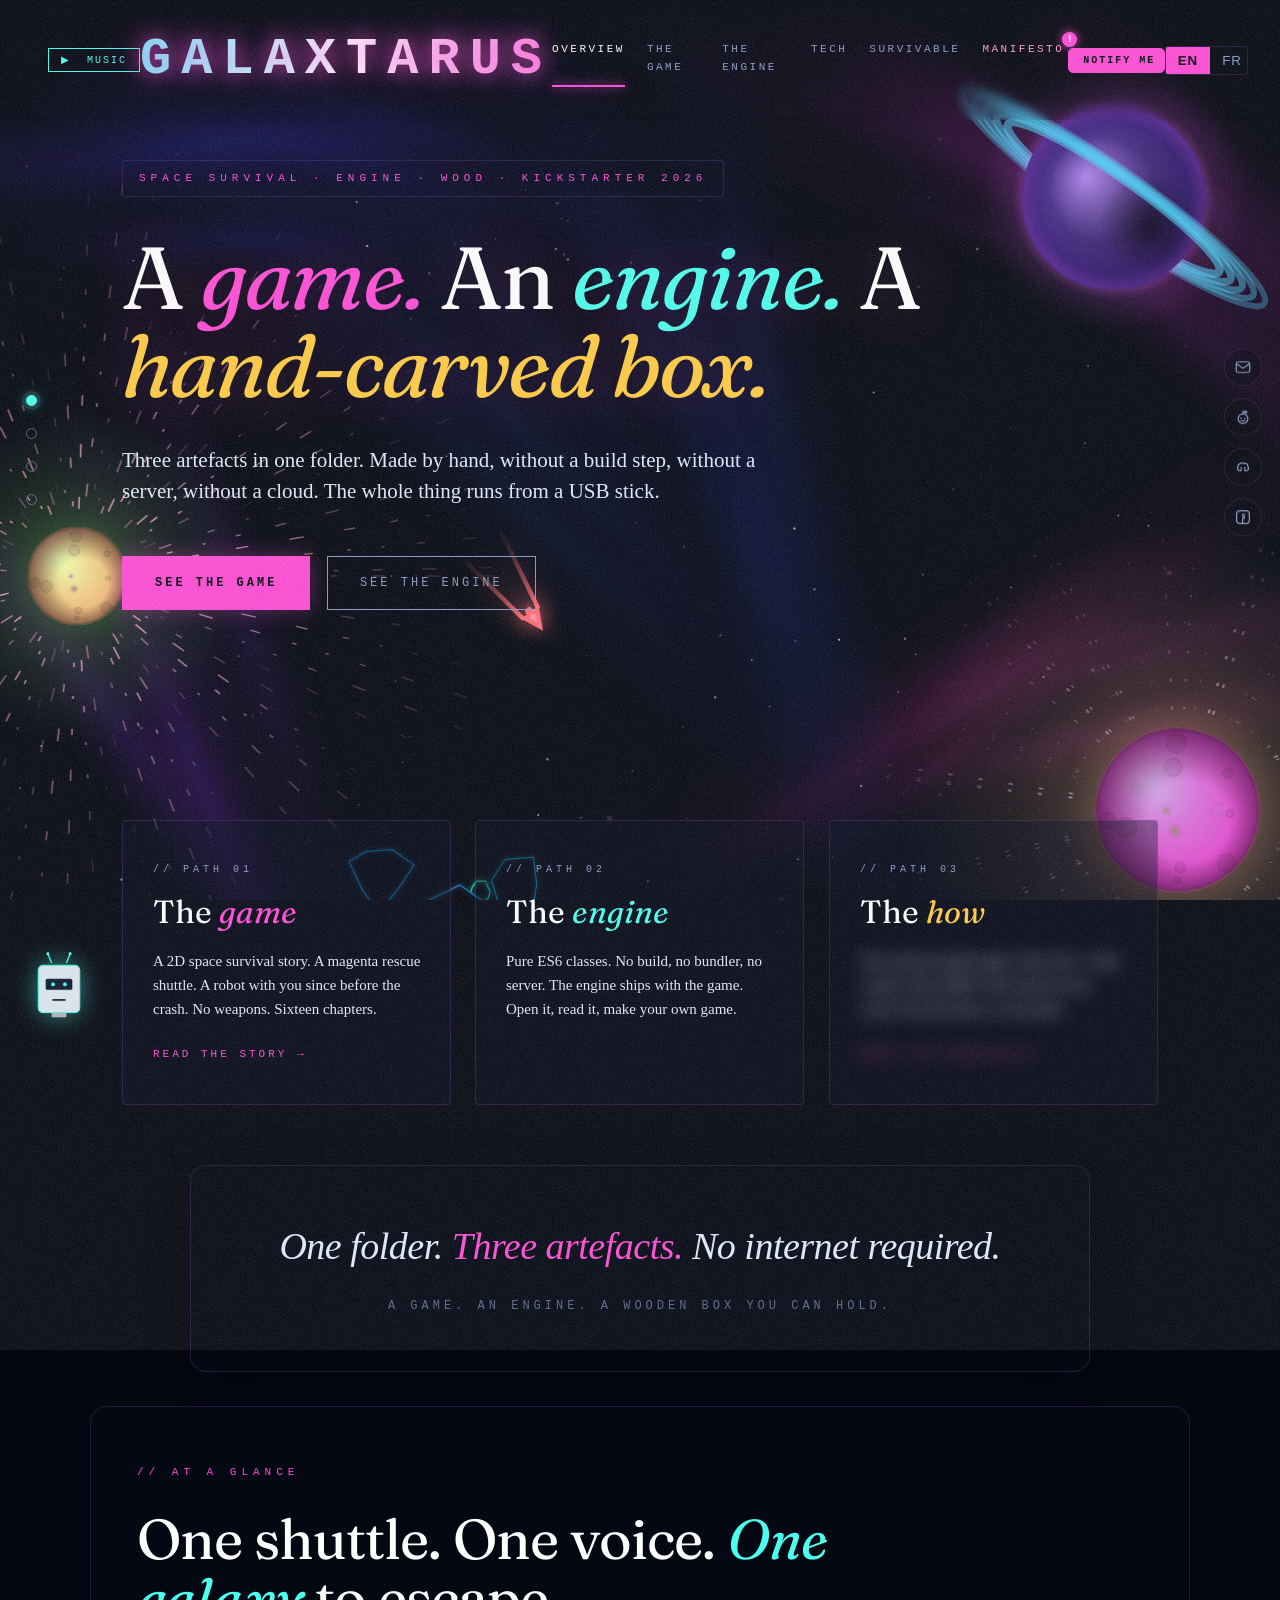
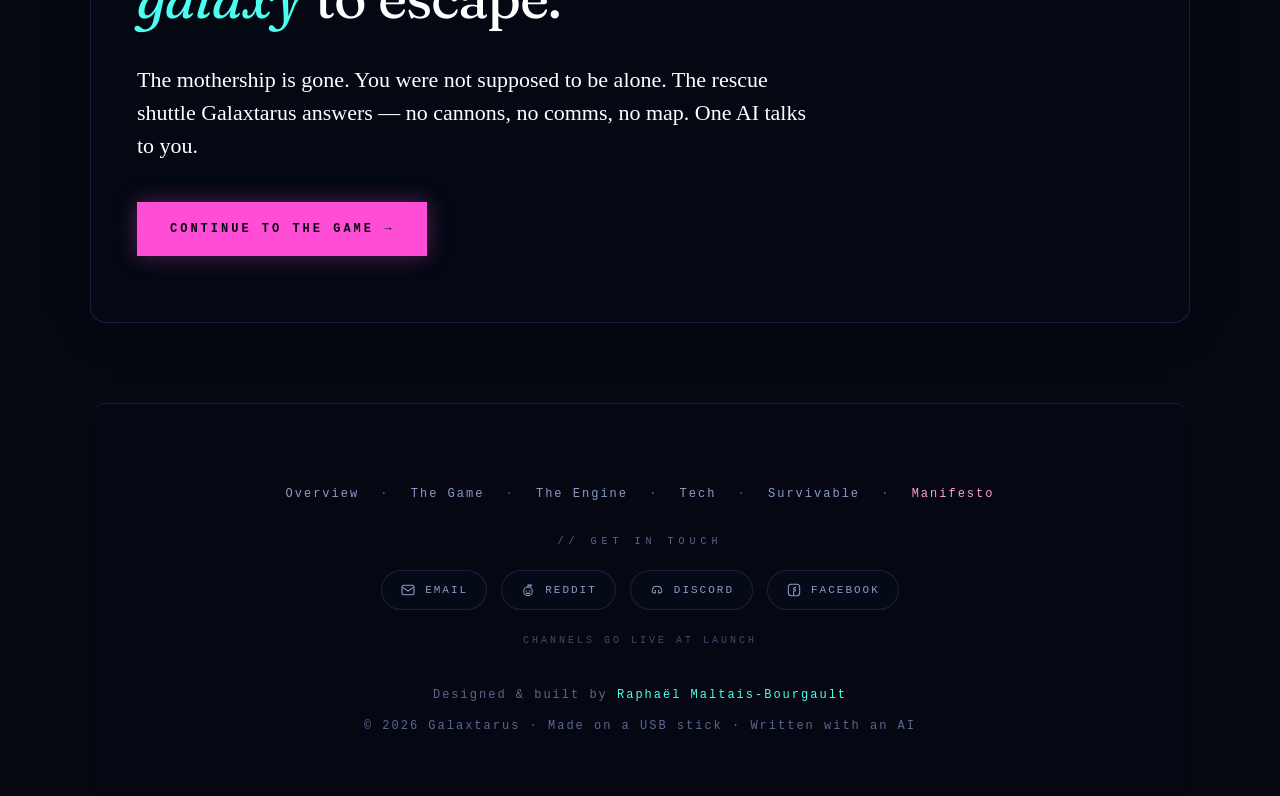
==== commit f82a7cf4: "Add files via upload" ====
--- a/index.html
+++ b/index.html
@@ -575,7 +575,7 @@
     <h2 data-en="What you'll <em>want to ask.</em>" data-fr="Ce que tu <em>vas vouloir demander.</em>">What you'll <em>want to ask.</em></h2>
     <p data-en="<strong style='color:#fff'>Why no Godot or Phaser?</strong> Install steps, version mismatches, dependencies that age. We wanted a folder of text files that opens in any browser today and in twenty years." data-fr="<strong style='color:#fff'>Pourquoi pas Godot ou Phaser ?</strong> Étapes d'install, désyncs de version, dépendances qui vieillissent. On voulait un dossier de fichiers texte qui s'ouvre dans n'importe quel browser aujourd'hui et dans vingt ans."><strong style="color:#fff">Why no Godot or Phaser?</strong> Install steps, version mismatches, dependencies that age. We wanted a folder of text files that opens in any browser today and in twenty years.</p>
     <p data-en="<strong style='color:#fff'>Why 2D?</strong> A 2D game from 1992 still runs. A 3D game from 2002 often doesn't. 2D is the tech that survives decades." data-fr="<strong style='color:#fff'>Pourquoi 2D ?</strong> Un jeu 2D de 1992 tourne encore. Un jeu 3D de 2002 souvent non. La 2D survit aux décennies."><strong style="color:#fff">Why 2D?</strong> A 2D game from 1992 still runs. A 3D game from 2002 often doesn't. 2D is the tech that survives decades.</p>
-    <p data-en="<strong style='color:#fff'>Why hand-carved wood?</strong> Because Raphael is also a chip carver, internationally recognized. The collector tier deserves an object made the same way: by hand, slowly, with care." data-fr="<strong style='color:#fff'>Pourquoi du bois sculpté ?</strong> Parce que Raphaël est aussi chip carver, reconnu à l'international. Le tier collector mérite un objet fait de la même façon : à la main, lentement, avec soin."><strong style="color:#fff">Why hand-carved wood?</strong> Because Raphael is also a chip carver, internationally recognized. The collector tier deserves an object made the same way: by hand, slowly, with care.</p>
+    <p data-en="<strong style='color:#fff'>Why hand-carved wood?</strong> Because Raphael is also a chip carver, currently working toward an internationally recognized certification in chip carving. The collector tier deserves an object made the same way: by hand, slowly, with care." data-fr="<strong style='color:#fff'>Pourquoi du bois sculpté ?</strong> Parce que Raphaël est aussi chip carver, en voie de recevoir une certification internationalement reconnue en chip carving. Le tier collector mérite un objet fait de la même façon : à la main, lentement, avec soin."><strong style="color:#fff">Why hand-carved wood?</strong> Because Raphael is also a chip carver, currently working toward an internationally recognized certification in chip carving. The collector tier deserves an object made the same way: by hand, slowly, with care.</p>
   </section>
   <div class="pullquote">
     <span data-en="A folder of files.&nbsp;<span class='accent'>A laptop.</span>&nbsp;Some solar panels." data-fr="Un dossier de fichiers.&nbsp;<span class='accent'>Un laptop.</span>&nbsp;Quelques panneaux solaires.">A folder of files. <span class="accent">A laptop.</span> Some solar panels.</span>
